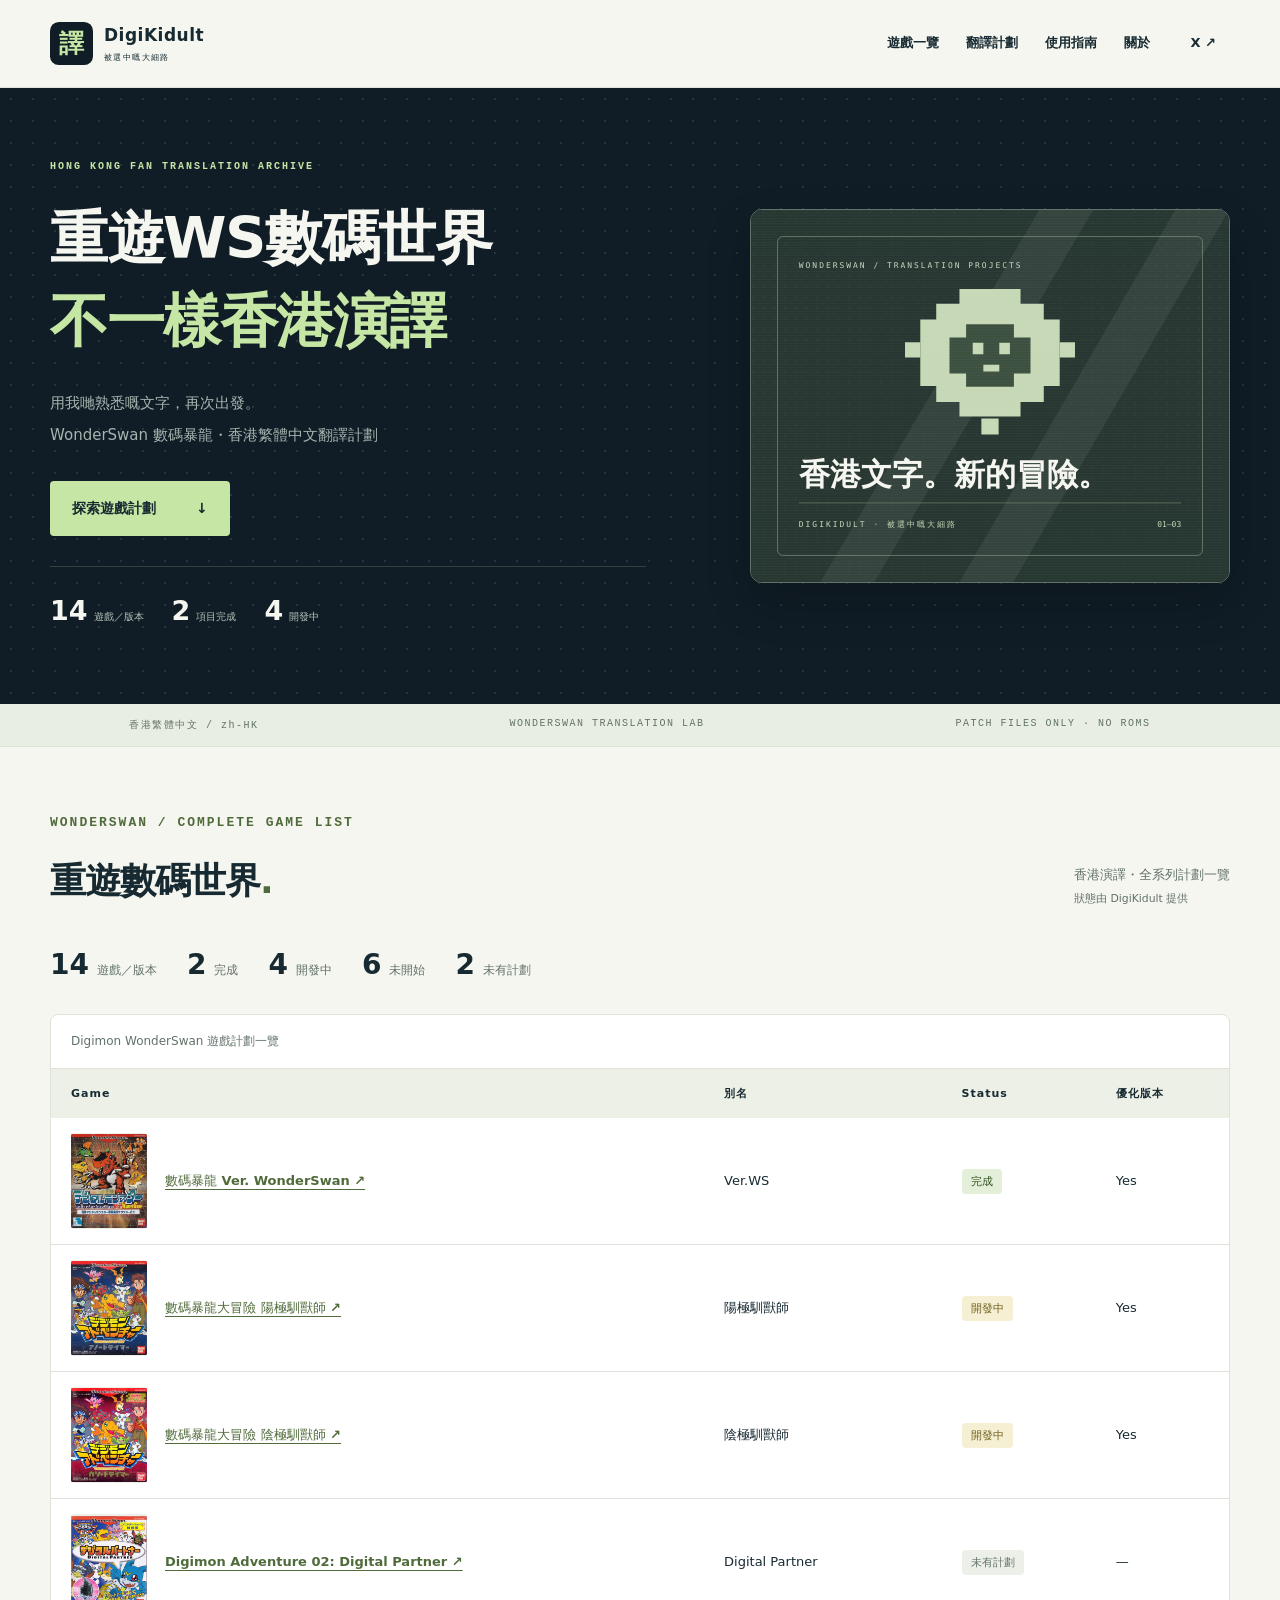
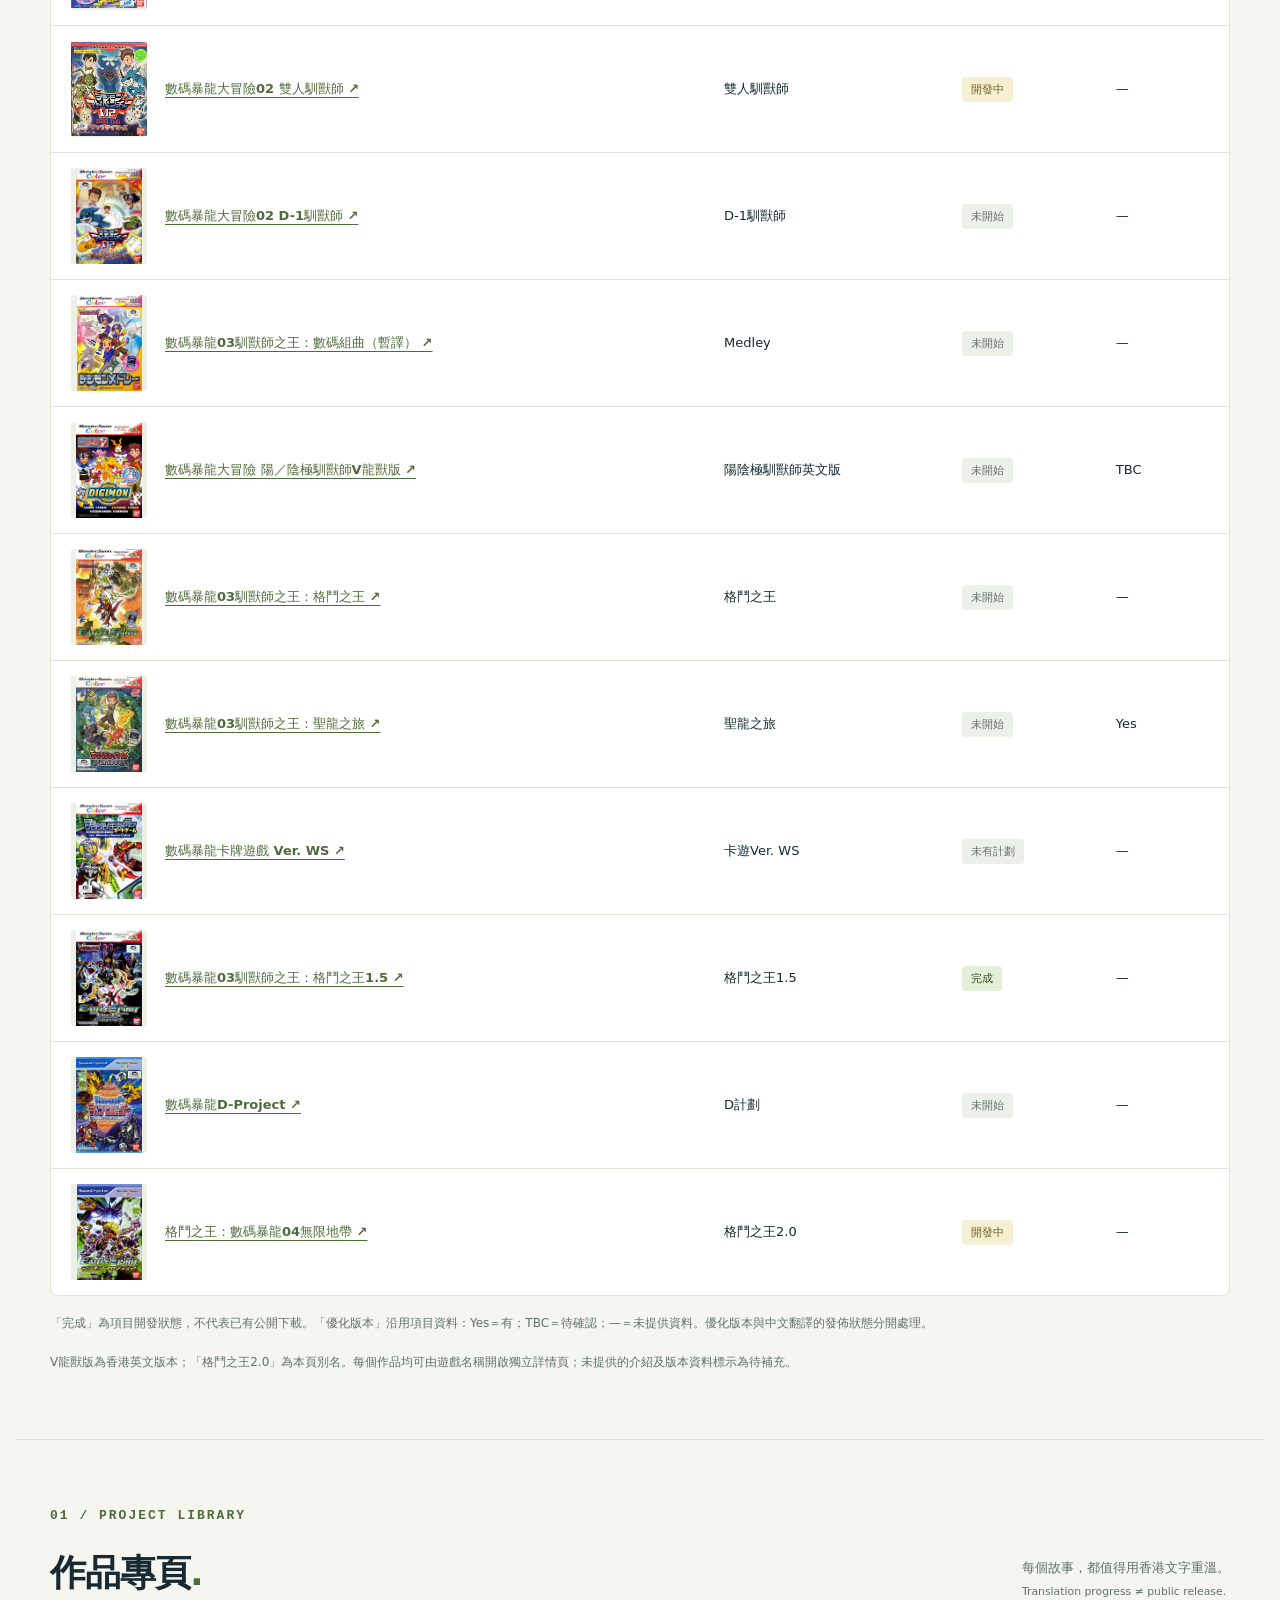
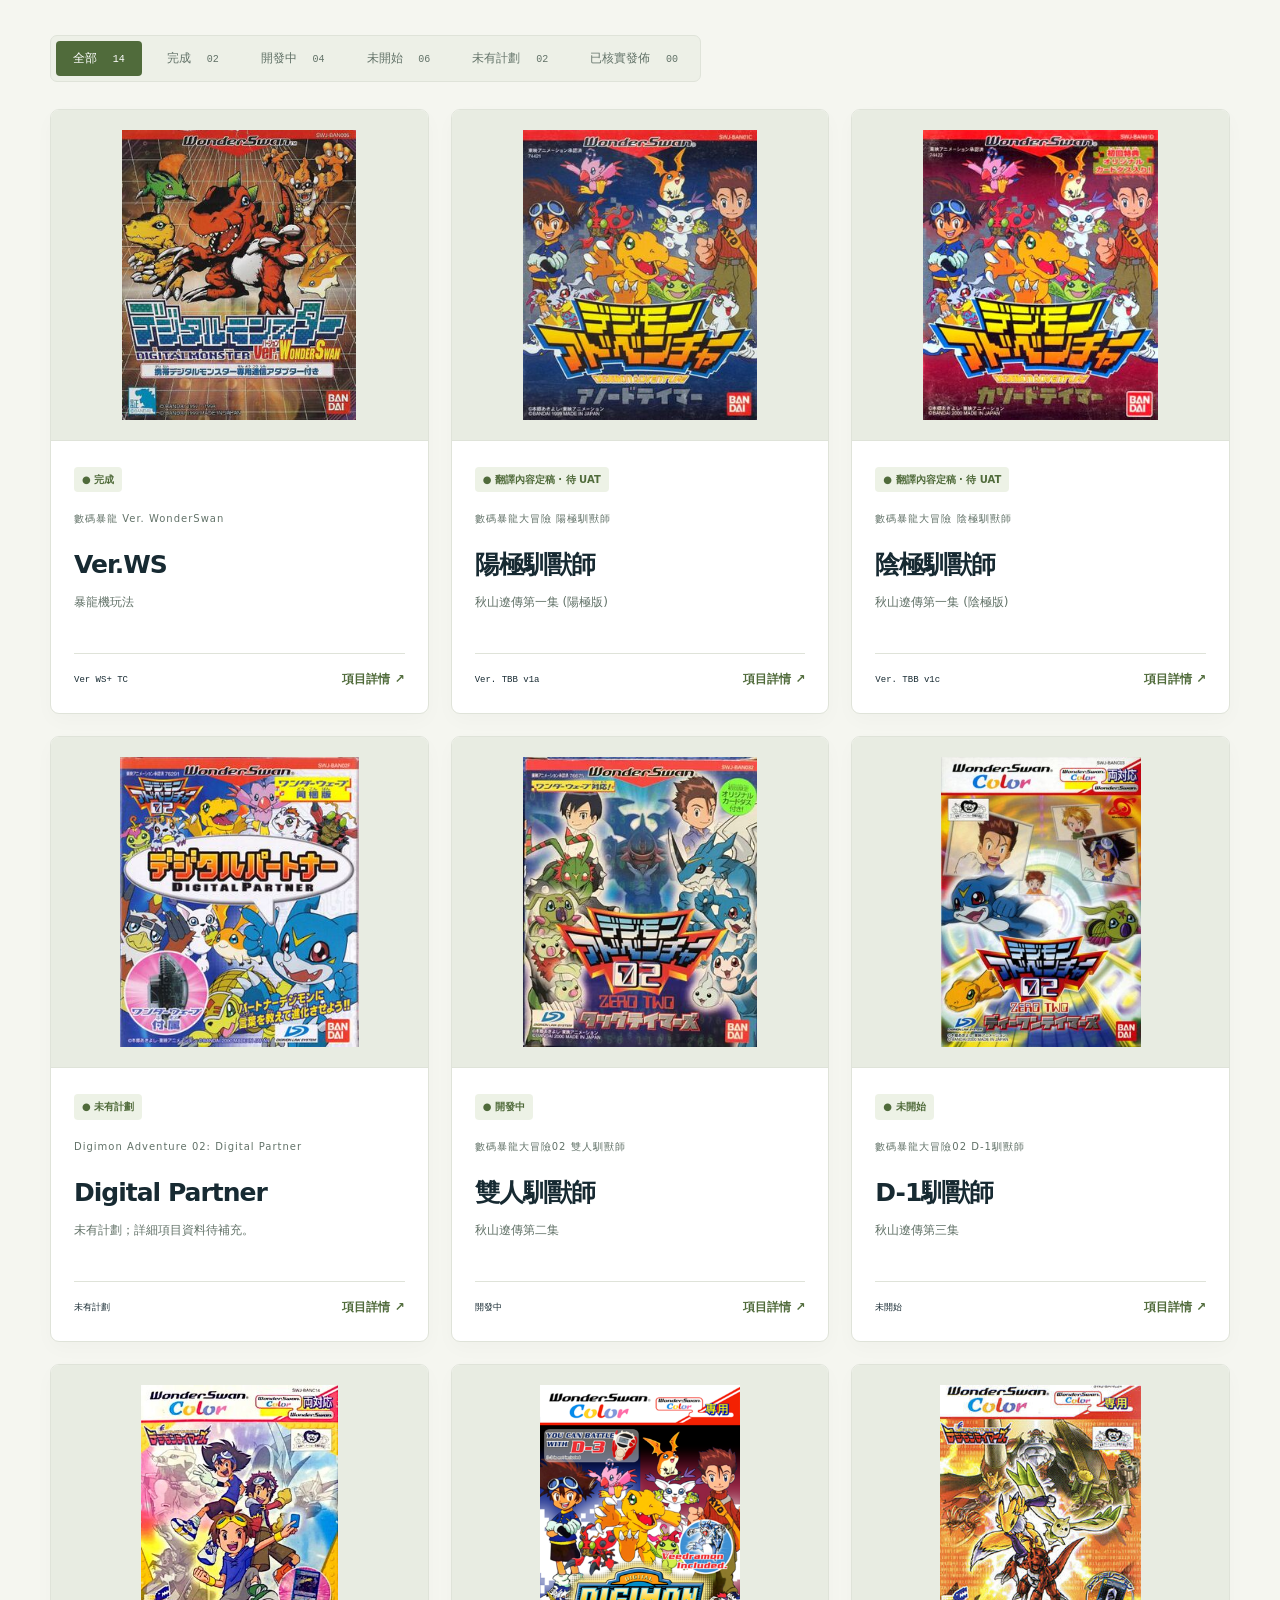
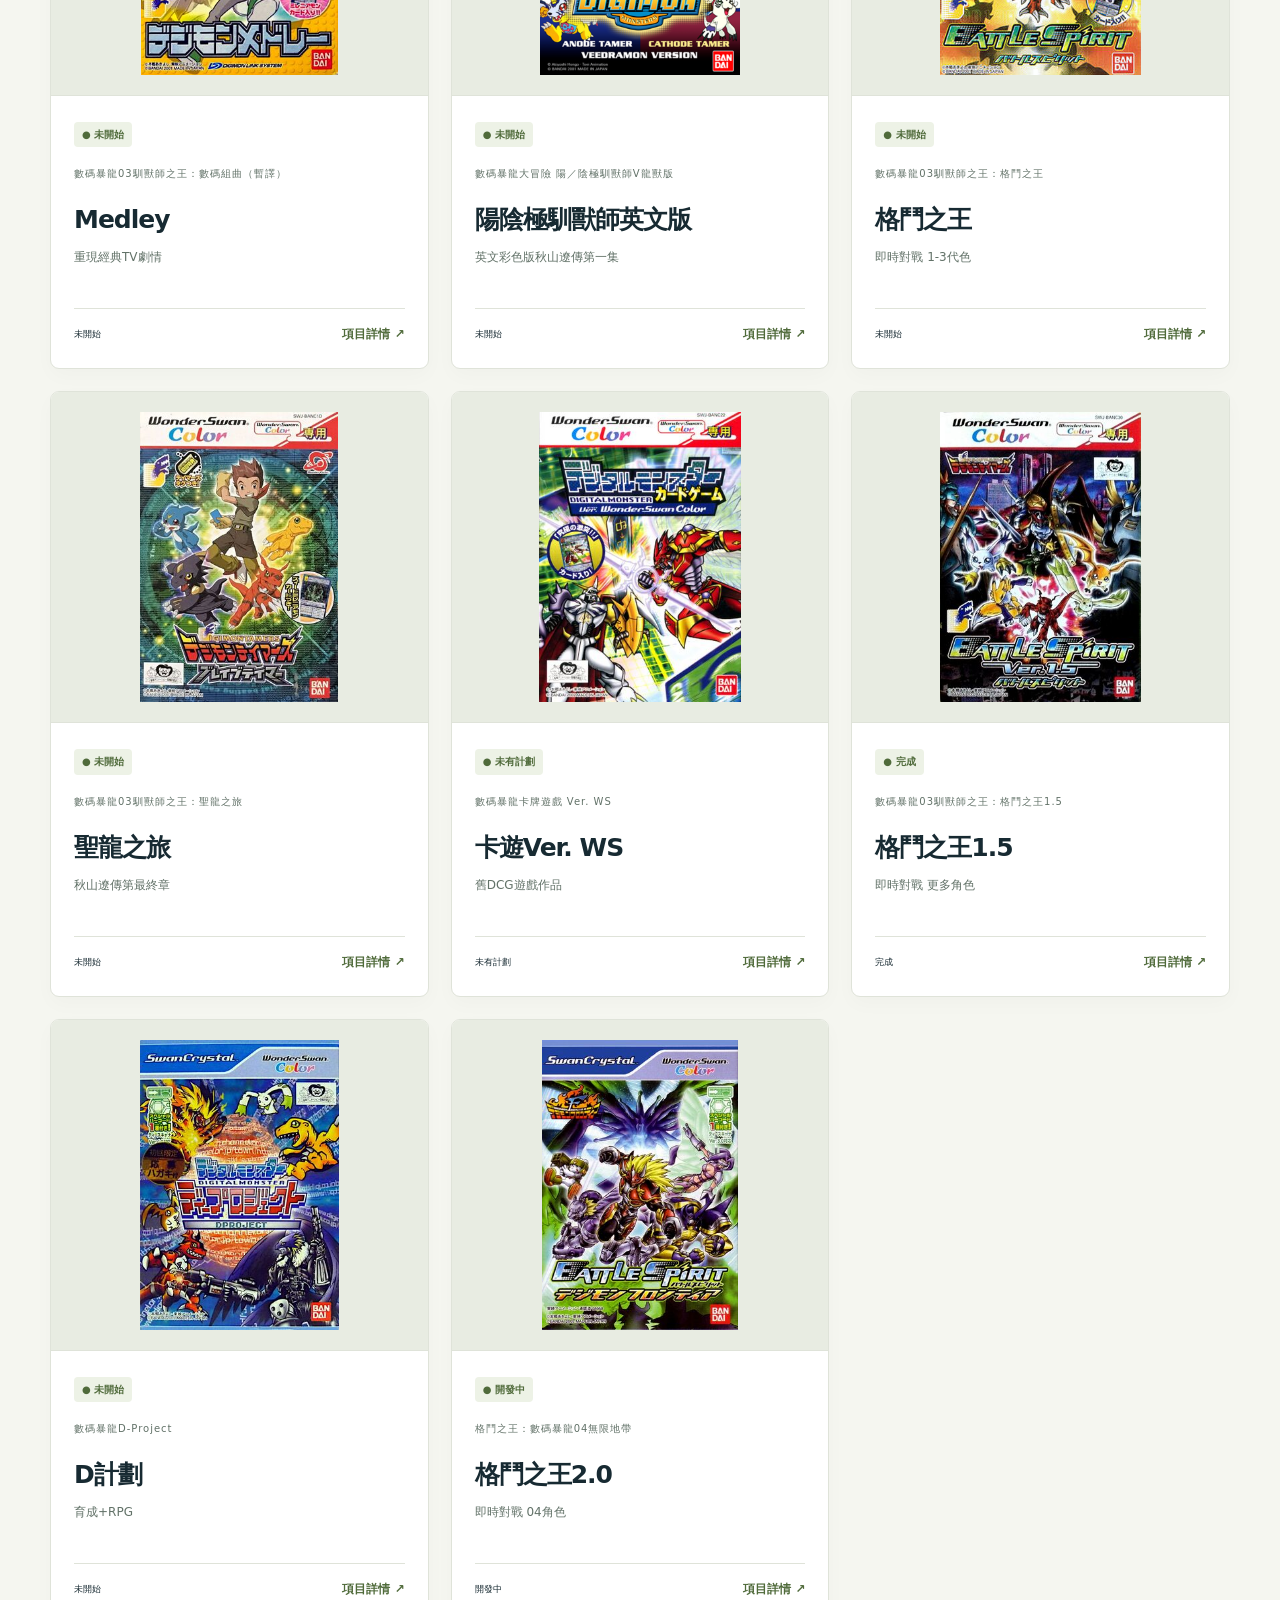
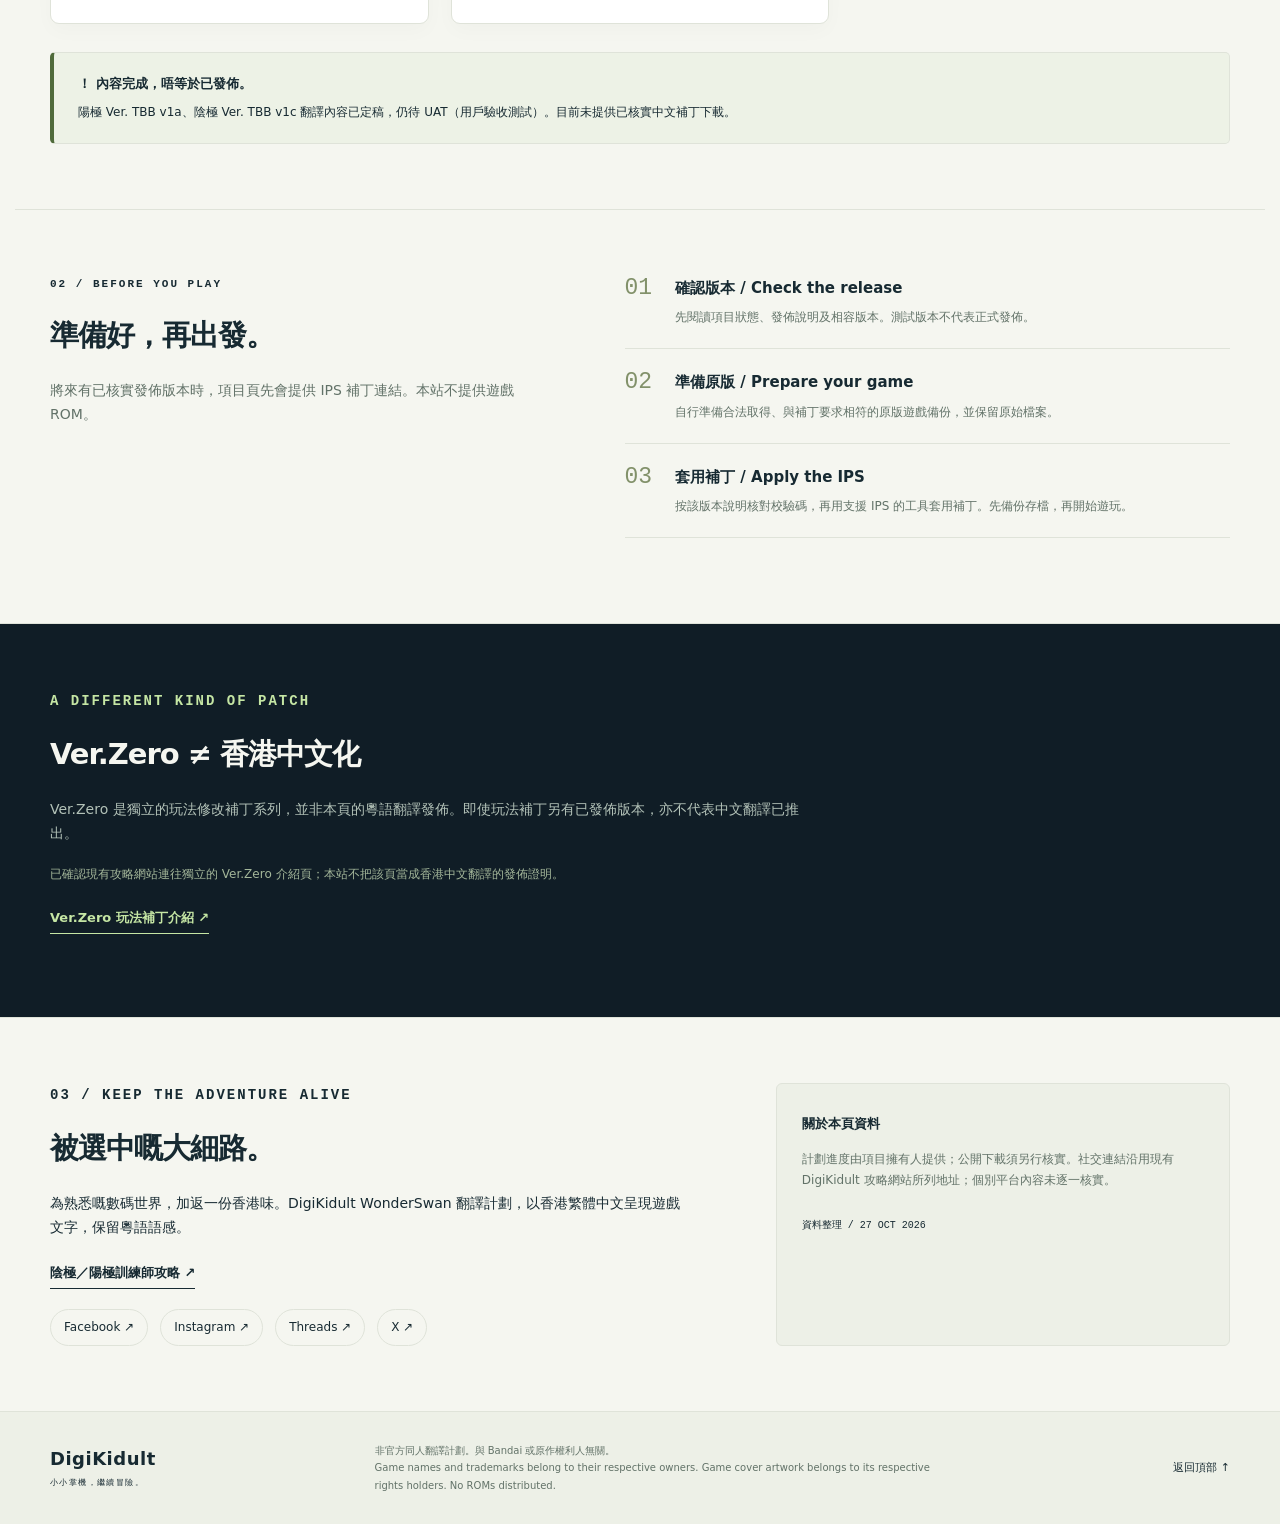
==== index.html @ c9ce9153 "Add files via upload" ====
<!doctype html>
<html lang="zh-HK">
<head><meta charset="utf-8"><meta name="viewport" content="width=device-width, initial-scale=1"><meta name="theme-color" content="#d8e0c5"><meta name="description" content="DigiKidult WonderSwan 香港繁體中文翻譯計劃。查看翻譯進度、版本資訊及已核實發佈的補丁。"><title>DigiKidult — WonderSwan 香港中文化</title><link rel="icon" href="assets/mark.svg" type="image/svg+xml"><link rel="stylesheet" href="style.css"><link rel="stylesheet" href="reference.css"><script defer src="projects.js"></script><script defer src="app.js"></script></head>
<body><a class="skip" href="#main">跳至內容 / Skip to content</a>
<header><a class="brand" href="#home"><img src="assets/mark.svg" width="36" height="36" alt=""><span>DigiKidult<small>被選中嘅大細路</small></span></a><nav aria-label="主選單"><a href="#catalog">遊戲一覽</a><a href="#projects">翻譯計劃</a><a href="#guide">使用指南</a><a href="#about">關於</a><a class="social" href="https://x.com/DigiKidult" target="_blank" rel="noopener noreferrer">X ↗</a></nav></header>
<main id="main"><div id="home-view"><section class="hero" id="home"><div><p class="eyebrow">HONG KONG FAN TRANSLATION ARCHIVE</p><h1>重遊WS數碼世界<br><span>不一樣香港演譯</span></h1><p class="intro">用我哋熟悉嘅文字，再次出發。<br>WonderSwan 數碼暴龍・香港繁體中文翻譯計劃</p><a class="button" href="#catalog">探索遊戲計劃 <span>↓</span></a><div class="hero-stats"><span><strong>14</strong>遊戲／版本</span><span><strong>2</strong>項目完成</span><span><strong>4</strong>開發中</span></div></div><img class="hero-art" src="assets/hero.svg" width="720" height="560" alt="DigiKidult 香港中文化計劃原創主視覺"></section>
<div class="ticker"><span>香港繁體中文 / zh-HK</span><span>WONDERSWAN TRANSLATION LAB</span><span>PATCH FILES ONLY · NO ROMS</span></div>
<!-- CATALOG START -->
<section class="section catalog" id="catalog"><div class="section-heading"><div><p class="eyebrow">WONDERSWAN / COMPLETE GAME LIST</p><h2>重遊數碼世界</h2></div><p>香港演譯・全系列計劃一覽<br><small>狀態由 DigiKidult 提供</small></p></div>
<div class="catalog-summary"><span><strong>14</strong>遊戲／版本</span><span><strong>2</strong>完成</span><span><strong>4</strong>開發中</span><span><strong>6</strong>未開始</span><span><strong>2</strong>未有計劃</span></div>
<div class="catalog-table" role="region" aria-label="完整遊戲計劃清單，可橫向捲動" tabindex="0"><table><caption>Digimon WonderSwan 遊戲計劃一覽</caption><thead><tr><th scope="col">Game</th><th scope="col">別名</th><th scope="col">Status</th><th scope="col">優化版本</th></tr></thead><tbody><tr><th scope="row"><div class="catalog-game"><a class="catalog-cover" href="assets/covers/ver-ws.jpg" target="_blank" rel="noopener" aria-label="查看數碼暴龍 Ver. WonderSwan原版封面大圖"><img src="assets/covers/ver-ws.jpg" alt="數碼暴龍 Ver. WonderSwan原版遊戲封面" width="76" height="96" loading="lazy"></a><span><a href="#project/ver-ws">數碼暴龍 Ver. WonderSwan ↗</a></span></div></th><td>Ver.WS</td><td><span class="catalog-status done">完成</span></td><td>Yes</td></tr>
<tr><th scope="row"><div class="catalog-game"><a class="catalog-cover" href="assets/covers/anode.jpg" target="_blank" rel="noopener" aria-label="查看數碼暴龍大冒險 陽極馴獸師原版封面大圖"><img src="assets/covers/anode.jpg" alt="數碼暴龍大冒險 陽極馴獸師原版遊戲封面" width="76" height="96" loading="lazy"></a><span><a href="#project/anode-tamer">數碼暴龍大冒險 陽極馴獸師 ↗</a></span></div></th><td>陽極馴獸師</td><td><span class="catalog-status active">開發中</span></td><td>Yes</td></tr>
<tr><th scope="row"><div class="catalog-game"><a class="catalog-cover" href="assets/covers/cathode.jpg" target="_blank" rel="noopener" aria-label="查看數碼暴龍大冒險 陰極馴獸師原版封面大圖"><img src="assets/covers/cathode.jpg" alt="數碼暴龍大冒險 陰極馴獸師原版遊戲封面" width="76" height="96" loading="lazy"></a><span><a href="#project/cathode-tamer">數碼暴龍大冒險 陰極馴獸師 ↗</a></span></div></th><td>陰極馴獸師</td><td><span class="catalog-status active">開發中</span></td><td>Yes</td></tr>
<tr><th scope="row"><div class="catalog-game"><a class="catalog-cover" href="assets/covers/partner.jpg" target="_blank" rel="noopener" aria-label="查看Digimon Adventure 02: Digital Partner原版封面大圖"><img src="assets/covers/partner.jpg" alt="Digimon Adventure 02: Digital Partner原版遊戲封面" width="76" height="96" loading="lazy"></a><span><a href="#project/digital-partner">Digimon Adventure 02: Digital Partner ↗</a></span></div></th><td>Digital Partner</td><td><span class="catalog-status waiting">未有計劃</span></td><td>—</td></tr>
<tr><th scope="row"><div class="catalog-game"><a class="catalog-cover" href="assets/covers/tag.jpg" target="_blank" rel="noopener" aria-label="查看數碼暴龍大冒險02 雙人馴獸師原版封面大圖"><img src="assets/covers/tag.jpg" alt="數碼暴龍大冒險02 雙人馴獸師原版遊戲封面" width="76" height="96" loading="lazy"></a><span><a href="#project/tag-tamers">數碼暴龍大冒險02 雙人馴獸師 ↗</a></span></div></th><td>雙人馴獸師</td><td><span class="catalog-status active">開發中</span></td><td>—</td></tr>
<tr><th scope="row"><div class="catalog-game"><a class="catalog-cover" href="assets/covers/d1.jpg" target="_blank" rel="noopener" aria-label="查看數碼暴龍大冒險02 D-1馴獸師原版封面大圖"><img src="assets/covers/d1.jpg" alt="數碼暴龍大冒險02 D-1馴獸師原版遊戲封面" width="76" height="96" loading="lazy"></a><span><a href="#project/d1-tamers">數碼暴龍大冒險02 D-1馴獸師 ↗</a></span></div></th><td>D-1馴獸師</td><td><span class="catalog-status waiting">未開始</span></td><td>—</td></tr>
<tr><th scope="row"><div class="catalog-game"><a class="catalog-cover" href="assets/covers/medley.jpg" target="_blank" rel="noopener" aria-label="查看數碼暴龍03馴獸師之王：數碼組曲（暫譯）原版封面大圖"><img src="assets/covers/medley.jpg" alt="數碼暴龍03馴獸師之王：數碼組曲（暫譯）原版遊戲封面" width="76" height="96" loading="lazy"></a><span><a href="#project/digimon-medley">數碼暴龍03馴獸師之王：數碼組曲（暫譯） ↗</a></span></div></th><td>Medley</td><td><span class="catalog-status waiting">未開始</span></td><td>—</td></tr>
<tr><th scope="row"><div class="catalog-game"><a class="catalog-cover" href="assets/covers/veedramon.png" target="_blank" rel="noopener" aria-label="查看數碼暴龍大冒險 陽／陰極馴獸師V龍獸版原版封面大圖"><img src="assets/covers/veedramon.png" alt="數碼暴龍大冒險 陽／陰極馴獸師V龍獸版原版遊戲封面" width="76" height="96" loading="lazy"></a><span><a href="#project/veedramon-version">數碼暴龍大冒險 陽／陰極馴獸師V龍獸版 ↗</a></span></div></th><td>陽陰極馴獸師英文版</td><td><span class="catalog-status waiting">未開始</span></td><td>TBC</td></tr>
<tr><th scope="row"><div class="catalog-game"><a class="catalog-cover" href="assets/covers/battle.jpg" target="_blank" rel="noopener" aria-label="查看數碼暴龍03馴獸師之王：格鬥之王原版封面大圖"><img src="assets/covers/battle.jpg" alt="數碼暴龍03馴獸師之王：格鬥之王原版遊戲封面" width="76" height="96" loading="lazy"></a><span><a href="#project/battle-spirit">數碼暴龍03馴獸師之王：格鬥之王 ↗</a></span></div></th><td>格鬥之王</td><td><span class="catalog-status waiting">未開始</span></td><td>—</td></tr>
<tr><th scope="row"><div class="catalog-game"><a class="catalog-cover" href="assets/covers/brave.jpg" target="_blank" rel="noopener" aria-label="查看數碼暴龍03馴獸師之王：聖龍之旅原版封面大圖"><img src="assets/covers/brave.jpg" alt="數碼暴龍03馴獸師之王：聖龍之旅原版遊戲封面" width="76" height="96" loading="lazy"></a><span><a href="#project/brave-tamer">數碼暴龍03馴獸師之王：聖龍之旅 ↗</a></span></div></th><td>聖龍之旅</td><td><span class="catalog-status waiting">未開始</span></td><td>Yes</td></tr>
<tr><th scope="row"><div class="catalog-game"><a class="catalog-cover" href="assets/covers/card.jpg" target="_blank" rel="noopener" aria-label="查看數碼暴龍卡牌遊戲 Ver. WS原版封面大圖"><img src="assets/covers/card.jpg" alt="數碼暴龍卡牌遊戲 Ver. WS原版遊戲封面" width="76" height="96" loading="lazy"></a><span><a href="#project/card-game-wsc">數碼暴龍卡牌遊戲 Ver. WS ↗</a></span></div></th><td>卡遊Ver. WS</td><td><span class="catalog-status waiting">未有計劃</span></td><td>—</td></tr>
<tr><th scope="row"><div class="catalog-game"><a class="catalog-cover" href="assets/covers/battle15.jpg" target="_blank" rel="noopener" aria-label="查看數碼暴龍03馴獸師之王：格鬥之王1.5原版封面大圖"><img src="assets/covers/battle15.jpg" alt="數碼暴龍03馴獸師之王：格鬥之王1.5原版遊戲封面" width="76" height="96" loading="lazy"></a><span><a href="#project/battle-spirit-15">數碼暴龍03馴獸師之王：格鬥之王1.5 ↗</a></span></div></th><td>格鬥之王1.5</td><td><span class="catalog-status done">完成</span></td><td>—</td></tr>
<tr><th scope="row"><div class="catalog-game"><a class="catalog-cover" href="assets/covers/dproject.jpg" target="_blank" rel="noopener" aria-label="查看數碼暴龍D-Project原版封面大圖"><img src="assets/covers/dproject.jpg" alt="數碼暴龍D-Project原版遊戲封面" width="76" height="96" loading="lazy"></a><span><a href="#project/d-project">數碼暴龍D-Project ↗</a></span></div></th><td>D計劃</td><td><span class="catalog-status waiting">未開始</span></td><td>—</td></tr>
<tr><th scope="row"><div class="catalog-game"><a class="catalog-cover" href="assets/covers/frontier.jpg" target="_blank" rel="noopener" aria-label="查看格鬥之王：數碼暴龍04無限地帶原版封面大圖"><img src="assets/covers/frontier.jpg" alt="格鬥之王：數碼暴龍04無限地帶原版遊戲封面" width="76" height="96" loading="lazy"></a><span><a href="#project/battle-spirit-frontier">格鬥之王：數碼暴龍04無限地帶 ↗</a></span></div></th><td>格鬥之王2.0</td><td><span class="catalog-status active">開發中</span></td><td>—</td></tr></tbody></table></div>
<p class="catalog-key">「完成」為項目開發狀態，不代表已有公開下載。「優化版本」沿用項目資料：Yes＝有；TBC＝待確認；—＝未提供資料。優化版本與中文翻譯的發佈狀態分開處理。</p>
<p class="catalog-key">V龍獸版為香港英文版本；「格鬥之王2.0」為本頁別名。每個作品均可由遊戲名稱開啟獨立詳情頁；未提供的介紹及版本資料標示為待補充。</p></section>
<!-- CATALOG END -->
<section id="projects" class="section"><div class="section-heading"><div><p class="eyebrow">01 / PROJECT LIBRARY</p><h2>作品專頁<span>詳細進度</span></h2></div><p>每個故事，都值得用香港文字重溫。<br><small>Translation progress ≠ public release.</small></p></div><div class="filters" role="group" aria-label="篩選計劃"><button aria-pressed="true" data-filter="all">全部 <span>14</span></button><button aria-pressed="false" data-filter="completed">完成 <span>02</span></button><button aria-pressed="false" data-filter="progress">開發中 <span>04</span></button><button aria-pressed="false" data-filter="not-started">未開始 <span>06</span></button><button aria-pressed="false" data-filter="no-plans">未有計劃 <span>02</span></button><button aria-pressed="false" data-filter="released">已核實發佈 <span>00</span></button></div><div id="project-grid" class="grid"></div><p id="empty" class="empty" hidden>暫時未有已核實發佈嘅中文補丁。<br><small>No verified Cantonese translation releases yet.</small></p><div class="notice"><strong>！ 內容完成，唔等於已發佈。</strong><p>陽極 Ver. TBB v1a、陰極 Ver. TBB v1c 翻譯內容已定稿，仍待 UAT（用戶驗收測試）。目前未提供已核實中文補丁下載。</p></div></section>
<section class="section guide" id="guide"><div><p class="eyebrow">02 / BEFORE YOU PLAY</p><h2>準備好，再出發。</h2><p>將來有已核實發佈版本時，項目頁先會提供 IPS 補丁連結。本站不提供遊戲 ROM。</p></div><ol><li><span>01</span><div><h3>確認版本 / Check the release</h3><p>先閱讀項目狀態、發佈說明及相容版本。測試版本不代表正式發佈。</p></div></li><li><span>02</span><div><h3>準備原版 / Prepare your game</h3><p>自行準備合法取得、與補丁要求相符的原版遊戲備份，並保留原始檔案。</p></div></li><li><span>03</span><div><h3>套用補丁 / Apply the IPS</h3><p>按該版本說明核對校驗碼，再用支援 IPS 的工具套用補丁。先備份存檔，再開始遊玩。</p></div></li></ol></section>
<section class="section related"><p class="eyebrow">A DIFFERENT KIND OF PATCH</p><h2>Ver.Zero ≠ 香港中文化</h2><p>Ver.Zero 是獨立的玩法修改補丁系列，並非本頁的粵語翻譯發佈。即使玩法補丁另有已發佈版本，亦不代表中文翻譯已推出。</p><p class="muted">已確認現有攻略網站連往獨立的 Ver.Zero 介紹頁；本站不把該頁當成香港中文翻譯的發佈證明。</p><a class="text-link" href="https://digikidult.github.io/Anode-Cathode-Ver-Zero/index-zh-TW.html#features" target="_blank" rel="noopener noreferrer">Ver.Zero 玩法補丁介紹 ↗</a><p></p></section>
<section class="section about" id="about"><div><p class="eyebrow">03 / KEEP THE ADVENTURE ALIVE</p><h2>被選中嘅大細路。</h2><p>為熟悉嘅數碼世界，加返一份香港味。DigiKidult WonderSwan 翻譯計劃，以香港繁體中文呈現遊戲文字，保留粵語語感。</p><a class="text-link" href="https://digikidult.github.io/WS_Anode_Cathode/" target="_blank" rel="noopener noreferrer">陰極／陽極訓練師攻略 ↗</a><div class="social-links" aria-label="DigiKidult 社交平台"><a href="https://www.facebook.com/digikidult" target="_blank" rel="noopener noreferrer">Facebook ↗</a><a href="https://www.instagram.com/digikidult/" target="_blank" rel="noopener noreferrer">Instagram ↗</a><a href="https://www.threads.net/@digikidult" target="_blank" rel="noopener noreferrer">Threads ↗</a><a href="https://x.com/digikidult" target="_blank" rel="noopener noreferrer">X ↗</a></div></div><div class="about-note"><strong>關於本頁資料</strong><p>計劃進度由項目擁有人提供；公開下載須另行核實。社交連結沿用現有 DigiKidult 攻略網站所列地址；個別平台內容未逐一核實。</p><small>資料整理 / 27 OCT 2026</small></div></section></div><section id="detail-view" class="section" hidden tabindex="-1"></section><noscript><p class="notice">請啟用 JavaScript 查看項目詳情。三項翻譯均未發佈：Anode Tamer Ver. TBB v1a 及 Cathode Tamer Ver. TBB v1c 待 UAT；Tag Tamers 翻譯中。沒有已核實中文補丁下載。</p></noscript></main>
<footer><a class="brand" href="#home">DigiKidult <small>小小掌機，繼續冒險。</small></a><p>非官方同人翻譯計劃。與 Bandai 或原作權利人無關。<br>Game names and trademarks belong to their respective owners. Game cover artwork belongs to its respective rights holders. No ROMs distributed.</p><a href="#home">返回頂部 ↑</a></footer></body></html>
---- style.css ----
@charset "UTF-8";
:root{--ink:#263c34;--paper:#f4f3e9;--line:#cdd1be;--muted:#637066;--lime:#d8eb9c}*{box-sizing:border-box}html{scroll-behavior:smooth;scroll-padding-top:95px}body{margin:0;background:var(--paper);color:var(--ink);font-family:"Microsoft JhengHei","PingFang HK",system-ui,sans-serif;line-height:1.75}a{color:inherit;text-decoration:none}button{font:inherit;cursor:pointer}button,a{-webkit-tap-highlight-color:transparent}a:focus-visible,button:focus-visible{outline:3px solid #a55422;outline-offset:5px}[hidden]{display:none!important}.skip{position:absolute;top:-100px;background:var(--ink);color:white;padding:10px;z-index:5}.skip:focus{top:0}header{max-width:1280px;margin:auto;display:flex;align-items:center;justify-content:space-between;padding:24px 40px;border-bottom:1px solid var(--line)}.brand{display:flex;align-items:center;gap:11px;font-size:22px;font-weight:850;letter-spacing:-1px;line-height:1.3}.brand small{display:block;font-size:10px;letter-spacing:2px;font-weight:500}nav{display:flex;align-items:center;gap:32px;font-size:13px;font-weight:650}nav a:hover,.text-link:hover{color:#99602b}.social{border:1px solid var(--line);padding:5px 14px}.hero{max-width:1200px;margin:auto;padding:75px 40px 65px;display:grid;grid-template-columns:1.1fr 1fr;gap:60px;align-items:center}.eyebrow{font-family:monospace;font-size:11px;letter-spacing:2px;font-weight:bold;margin:0 0 21px}h1{font-size:clamp(38px,4.6vw,66px);line-height:1.3;letter-spacing:-2px;margin:0 0 23px}h1 span{color:#728646}p{margin:0 0 18px}.intro{font-size:15px;color:var(--muted);line-height:2}.button{display:inline-flex;align-items:center;justify-content:space-between;gap:40px;background:var(--ink);color:var(--paper);padding:13px 23px;font-size:14px;font-weight:700;box-shadow:4px 4px 0 #b9c49d}.button:hover{background:#48604b}.hero-note{font-size:11px;letter-spacing:2px;margin-top:24px;color:var(--muted)}.console{transform:rotate(-6deg);border:2px solid #a2a58e;border-radius:30px 30px 58px 30px;background:#d5d6c7;padding:19px 24px 15px;box-shadow:9px 14px 0 #b8bca7,18px 25px 0 #e4e5d6;max-width:440px}.console-top{font:bold 10px monospace;display:flex;justify-content:space-between;margin-bottom:13px}.console-top span{font-size:8px;color:#758b53}.screen{border:15px solid #3d4942;border-radius:6px;background:repeating-linear-gradient(0deg,#bccb94 0,#bccb94 3px,#b6c58e 3px,#b6c58e 4px);text-align:center;padding:16px 8px 12px;box-shadow:inset 3px 3px 0 #8f9d70}.screen-label{font-size:11px;letter-spacing:5px}.pixel{font-size:58px;line-height:1.3;text-shadow:4px 4px #90a26d}.screen strong{display:block;font-size:25px;letter-spacing:4px;line-height:1.5}.screen-bottom{display:block;font:7px monospace;margin-top:15px}.controls{display:flex;justify-content:space-between;align-items:center;line-height:1.1;padding:15px 6px 0}.cross{font-size:48px;color:#4d5851}.console-name{font:bold italic 19px Georgia}.console-name small{font:7px monospace;letter-spacing:2px}.ab{letter-spacing:8px;color:#4d5851;font-size:28px;transform:rotate(-20deg)}.ticker{display:flex;justify-content:space-around;gap:20px;background:var(--ink);color:#e1e7c6;padding:12px 25px;font:10px monospace;letter-spacing:1.5px}.section{max-width:1200px;margin:auto;padding:65px 40px}.section-heading{display:flex;justify-content:space-between;align-items:end;gap:25px}.section-heading p{font-size:13px;color:var(--muted)}h2{font-size:29px;line-height:1.4;letter-spacing:-1px;margin:0 0 22px}h2 span{font-size:13px;color:var(--muted);margin-left:20px;font-weight:400}.filters{display:flex;gap:8px;margin:12px 0 27px}.filters button{background:transparent;border:1px solid var(--line);padding:7px 17px;color:var(--muted);font-size:12px}.filters button[aria-pressed=true]{background:var(--ink);color:var(--paper);border-color:var(--ink)}.filters span{font:10px monospace;margin-left:12px}.grid{display:grid;grid-template-columns:repeat(3,1fr);gap:24px}.card{border:1px solid var(--line);background:#faf9f0;transition:transform .2s,box-shadow .2s;overflow:hidden}.card:hover{transform:translateY(-5px);box-shadow:5px 7px 0 #d8dcc9}.cover{position:relative;overflow:hidden}.cover img{display:block;width:100%;height:auto}.cover-tag{position:absolute;bottom:12px;left:14px;font:8px monospace;letter-spacing:1px;background:#f4f3e9dd;padding:4px 7px}.card-body{padding:21px}.badge{display:inline-block;font-size:10px;font-weight:700;background:#e8e8d7;padding:4px 8px;color:#5f633b}.subtitle{font-size:10px;color:var(--muted);margin:18px 0 2px;letter-spacing:1px}.card h3{font-size:24px;letter-spacing:-1px;margin:0 0 10px;line-height:1.4}.card p:not(.subtitle){font-size:12px;color:var(--muted);min-height:43px}.card-bottom{display:flex;justify-content:space-between;gap:10px;border-top:1px solid var(--line);padding-top:15px;font-size:11px}.card-bottom>span{font:9px monospace;align-self:center}.notice{border:1px solid var(--line);border-left:4px solid #9a8e4c;background:#ebeadd;padding:19px 23px;margin-top:28px;font-size:12px}.notice strong{font-size:13px}.notice p{margin:6px 0 0}.guide{display:grid;grid-template-columns:1fr 1.2fr;gap:70px;border-top:1px solid var(--line)}.guide>div>p:not(.eyebrow){font-size:14px;color:var(--muted)}ol{list-style:none;padding:0;margin:0}li{display:flex;gap:23px;border-bottom:1px solid var(--line);padding:0 0 20px;margin-bottom:20px}li>span{font:23px monospace;color:#82916a}h3{font-size:15px;margin:0 0 6px}li p{font-size:12px;color:var(--muted);margin:0}.related{background:#e3e6d6;border-top:1px solid var(--line);border-bottom:1px solid var(--line)}.related p{max-width:760px;font-size:14px}.muted{font-size:12px!important;color:var(--muted)}.about{display:grid;grid-template-columns:1.4fr 1fr;gap:90px}.about p{font-size:14px}.text-link{font-size:13px;font-weight:700;border-bottom:1px solid var(--ink);display:inline-block;padding-bottom:3px}.about-note{border-left:1px solid var(--line);padding-left:30px}.about-note strong{font-size:13px}.about-note p{font-size:12px;margin-top:12px;color:var(--muted)}.about-note small{font:10px monospace}footer{border-top:1px solid var(--line);max-width:1280px;margin:auto;display:flex;justify-content:space-between;gap:30px;align-items:center;padding:30px 40px}footer .brand{font-size:18px;display:block;white-space:nowrap}footer p{font-size:10px;color:var(--muted);max-width:580px;margin:0}footer>a:last-child{font-size:11px;white-space:nowrap}.empty{padding:55px;border:1px dashed var(--line);text-align:center}.detail-hero{display:grid;grid-template-columns:1fr 1.1fr;gap:50px;margin:40px 0 55px;align-items:center}.detail-hero img{width:100%;height:auto;border:1px solid var(--line)}.detail-hero h1{font-size:44px;margin:16px 0}.detail-hero p{font-size:14px}.detail-columns{display:grid;grid-template-columns:1.5fr 1fr;gap:60px}.detail-columns h2{font-size:23px;margin-top:25px}.detail-columns p{font-size:14px}.download-panel{background:#e6e9db;border:1px solid var(--line);padding:28px;align-self:start}.locked{border:1px dashed #929a80;padding:12px;font-size:12px;text-align:center;margin:25px 0;color:var(--muted)}.note{border-left:3px solid #9eaa7a;padding:12px 20px;background:#eceee1;margin-bottom:35px}.note p{margin:0}dl{font-size:13px;display:grid;grid-template-columns:80px 1fr;gap:10px}dt{color:var(--muted)}dd{margin:0}#detail-view:focus{outline:none}
@media(max-width:850px){header{padding:20px 24px}nav{gap:18px}.hero{gap:30px;padding:55px 28px}.console{padding:15px;transform:rotate(-4deg)}.screen{border-width:10px}.screen strong{font-size:20px}.grid{gap:14px}.card-body{padding:15px}.card h3{font-size:21px}.card-bottom{flex-wrap:wrap}.section{padding:50px 28px}.guide,.about{gap:35px}.detail-hero{gap:28px}.detail-columns{gap:30px}footer{padding:28px;flex-wrap:wrap}}
@media(max-width:600px){header{padding:17px 20px;gap:15px}.brand{font-size:19px}.brand small{font-size:8px}nav{gap:14px;font-size:11px}nav a:nth-child(2),nav a:nth-child(3){display:none}.hero{grid-template-columns:1fr;padding:42px 24px 52px;gap:40px}h1{font-size:43px}.intro{font-size:13px}.console{width:90%;max-width:345px;justify-self:center;margin-bottom:12px}.screen strong{font-size:23px}.hero-note{margin-bottom:0}.ticker{font-size:8px;justify-content:center;flex-wrap:wrap;gap:8px 25px}.ticker span:nth-child(2){display:none}.section{padding:40px 22px}.section-heading{display:block}.section-heading>p{font-size:12px}h2{font-size:26px}.grid{grid-template-columns:1fr;gap:24px}.cover img{max-height:260px;object-fit:cover}.card-body{padding:22px}.card h3{font-size:27px}.card p:not(.subtitle){min-height:0}.guide,.about{grid-template-columns:1fr;gap:24px}.about-note{padding:20px 0 0;border-left:0;border-top:1px solid var(--line)}.filters button{padding:7px 12px}.filters span{margin-left:6px}.detail-hero,.detail-columns{grid-template-columns:1fr;gap:25px}.detail-hero{margin:25px 0}.detail-hero h1{font-size:38px}.download-panel{grid-row:1}footer{align-items:start;gap:23px}footer p{order:3;width:100%}.notice{padding:16px}.eyebrow{font-size:9px;letter-spacing:1.5px}}
@media(prefers-reduced-motion:reduce){html{scroll-behavior:auto}*{transition:none!important}}
---- reference.css ----
/* Shared visual language inspected at digikidult.github.io/WS_Anode_Cathode/ */
:root{--paper:#f5f6f0;--line:#dfe3d9;--accent:#c5e6a4;--muted:#627268;--dark:#101d26;--green:#506b3b;--ink:#172a32}
body{font-family:system-ui,-apple-system,"Segoe UI","Microsoft JhengHei",sans-serif}header{max-width:none;padding:22px max(35px,calc((100vw - 1180px)/2));background:rgba(245,246,240,.96);gap:28px}.brand{letter-spacing:.5px;font-size:17px}.brand small{font-family:monospace;letter-spacing:1.4px;font-size:8px;margin-top:7px}.brand img{width:43px;height:43px}nav{font-size:13px;gap:27px}.social{border:0}.hero{max-width:none;padding:70px max(35px,calc((100vw - 1180px)/2));gap:65px;background-color:var(--dark);background-image:radial-gradient(#26353b 1px,transparent 1px);background-size:22px 22px;color:var(--paper);grid-template-columns:1.15fr 1fr}.hero .eyebrow{color:var(--accent);font-size:10px;letter-spacing:2px}.hero h1{font-size:clamp(36px,4.5vw,62px);line-height:1.45;letter-spacing:-1.5px}.hero h1 span{color:var(--accent)}.hero .intro{color:#a6b5b0;font-size:15px;line-height:2.15;margin-bottom:30px}.button{background:var(--accent);color:var(--ink);border-radius:4px;box-shadow:none;padding:15px 22px}.button:hover{background:#d5eebc;color:var(--ink)}.hero-note{color:#a7b69f}.hero-art{width:100%;border-radius:12px;border:1px solid #64726a;box-shadow:0 20px 45px #0003;display:block;max-width:480px;justify-self:end}.hero-stats{display:flex;gap:28px;border-top:1px solid #34423f;padding-top:20px;margin-top:30px;align-items:center;color:#b7c4bb;font-size:10px}.hero-stats strong{font-size:27px;color:var(--paper);margin-right:6px;font-weight:600}.ticker{background:#e9eee2;color:var(--muted);border-bottom:1px solid var(--line);padding:14px}.section{max-width:1250px;padding:65px 35px}.section-heading h2{font-size:36px}.section-heading .eyebrow{color:var(--green);letter-spacing:2px}.section-heading h2:after{content:'.';color:var(--green)}.section-heading h2 span{display:none}.filters{border:1px solid var(--line);border-radius:7px;background:#edf0e7;display:inline-flex;padding:5px;margin-top:14px}.filters button{border:0;border-radius:4px}.filters button[aria-pressed=true]{background:var(--green);color:white}.grid{gap:22px}.card{border-radius:9px;background:white;box-shadow:0 7px 20px #172a3206}.card:hover{box-shadow:0 9px 25px #172a3214;transform:translateY(-3px)}.card-body{padding:23px}.badge{border-radius:4px;background:#edf2e6;color:var(--green)}.card h3{font-size:25px}.card-bottom{font-size:12px}.card-bottom strong{color:var(--green)}.cover{border-bottom:1px solid var(--line)}.cover img{filter:grayscale(.85)}.cover-tag{border-radius:3px;background:#f5f6f0ec}.notice{border-radius:5px;background:#edf2e6;border-left-color:var(--green);padding:20px 24px}.guide{border-top:1px solid var(--line)}.related{max-width:none;padding-left:max(35px,calc((100vw - 1180px)/2));padding-right:max(35px,calc((100vw - 1180px)/2));background:var(--dark);color:var(--paper)}.related .eyebrow{color:var(--accent)}.related p{color:#b3c2b8}.related .muted{color:#a4b79a}.related .text-link{color:var(--accent);border-color:var(--accent)}.about-note{background:#edf0e7;border:1px solid var(--line);border-radius:6px;padding:25px}.social-links{display:flex;gap:12px;flex-wrap:wrap;margin-top:20px}.social-links a{display:inline-flex;border:1px solid var(--line);background:var(--paper);padding:7px 13px;border-radius:30px;font-size:12px}.social-links a:hover{background:var(--accent)}footer{max-width:none;padding:30px max(35px,calc((100vw - 1180px)/2));background:#edf0e7}.detail-hero img{filter:grayscale(.85);border-radius:9px}.download-panel{background:white;border-radius:8px}.download-panel .button{width:100%}.locked{border-radius:5px;background:#f0f3ea}.note{background:#edf2e6;border-color:var(--green);border-radius:0 5px 5px 0}
@media(max-width:1000px){header{flex-wrap:wrap;gap:17px}nav{width:100%;justify-content:space-between}.hero{gap:35px}.hero-stats{gap:16px}.hero-stats strong{font-size:24px}}
@media(max-width:600px){header{padding:20px 22px}.brand{font-size:15px}nav{font-size:12px;gap:10px}nav a:nth-child(2),nav a:nth-child(3){display:block}.hero{padding:45px 24px;grid-template-columns:1fr;gap:35px}.hero h1{font-size:39px}.hero .intro{font-size:13px}.hero-art{max-width:100%;justify-self:center}.hero-stats{justify-content:space-between;gap:8px}.hero-stats strong{font-size:25px}.section{padding:42px 22px}.section-heading h2{font-size:30px}.related{padding:42px 22px}.filters{display:flex;width:max-content;max-width:100%}.filters button{font-size:11px}footer{padding:28px 22px}.section-heading>p{line-height:1.8}}

.hero-art{height:auto}

.catalog{border-bottom:1px solid var(--line)}.catalog-summary{display:flex;gap:30px;flex-wrap:wrap;margin:12px 0 25px;color:var(--muted);font-size:12px}.catalog-summary strong{font-size:28px;color:var(--ink);margin-right:8px;font-weight:600}.catalog-table{overflow-x:auto;border:1px solid var(--line);border-radius:8px;background:#fff}.catalog table{border-collapse:collapse;width:100%;font-size:13px;text-align:left;min-width:700px}.catalog caption{text-align:left;padding:16px 20px;font-size:12px;color:var(--muted);border-bottom:1px solid var(--line)}.catalog th,.catalog td{padding:15px 20px;border-bottom:1px solid var(--line)}.catalog thead{background:#edf0e7;font-size:11px;letter-spacing:1px}.catalog th[scope=row]{font-weight:550}.catalog td{white-space:nowrap}.catalog tr:last-child>*{border-bottom:0}.catalog tbody tr:hover{background:#f5f8f0}.catalog th a{color:var(--green);text-decoration:underline;text-underline-offset:4px}.catalog-status{display:inline-block;border-radius:4px;padding:3px 9px;font-size:11px}.catalog-status.done{color:#365222;background:#e3efd8}.catalog-status.active{color:#71601e;background:#f5efd3}.catalog-status.waiting{color:#627268;background:#edf0e9}.catalog-key{font-size:12px;color:var(--muted);margin:16px 0 0;line-height:1.9}@media(max-width:600px){.catalog-summary{gap:12px 20px}.catalog-summary strong{font-size:24px}header nav{flex-wrap:wrap;justify-content:flex-start;gap:10px 20px}.hero h1{font-size:clamp(27px,7.8vw,39px)}}
.catalog-game{display:flex;align-items:center;gap:18px}.catalog-cover{display:block;flex:0 0 76px;border:0!important;text-decoration:none!important}.catalog-cover img{display:block;width:76px;height:96px;object-fit:contain;background:#edf0e7;border-radius:3px;filter:none}.catalog-game>span{min-width:180px}.cover{background:#e8ece2;padding:20px}.cover img{height:290px;width:100%;max-height:none;object-fit:contain;filter:none}.cover-tag{display:none}.detail-hero img{height:360px;object-fit:contain;background:#e8ece2;padding:20px;filter:none}@media(max-width:600px){.cover img{height:260px}.catalog-game{gap:12px}.catalog th,.catalog td{padding:12px}.detail-hero img{height:330px}}

.filters{flex-wrap:wrap;max-width:100%}.card .subtitle{min-height:35px}.detail-hero h1{overflow-wrap:anywhere}


.project-content p,.detail-hero p,.note p{white-space:pre-line}.release-state{font-weight:650;color:var(--green)}
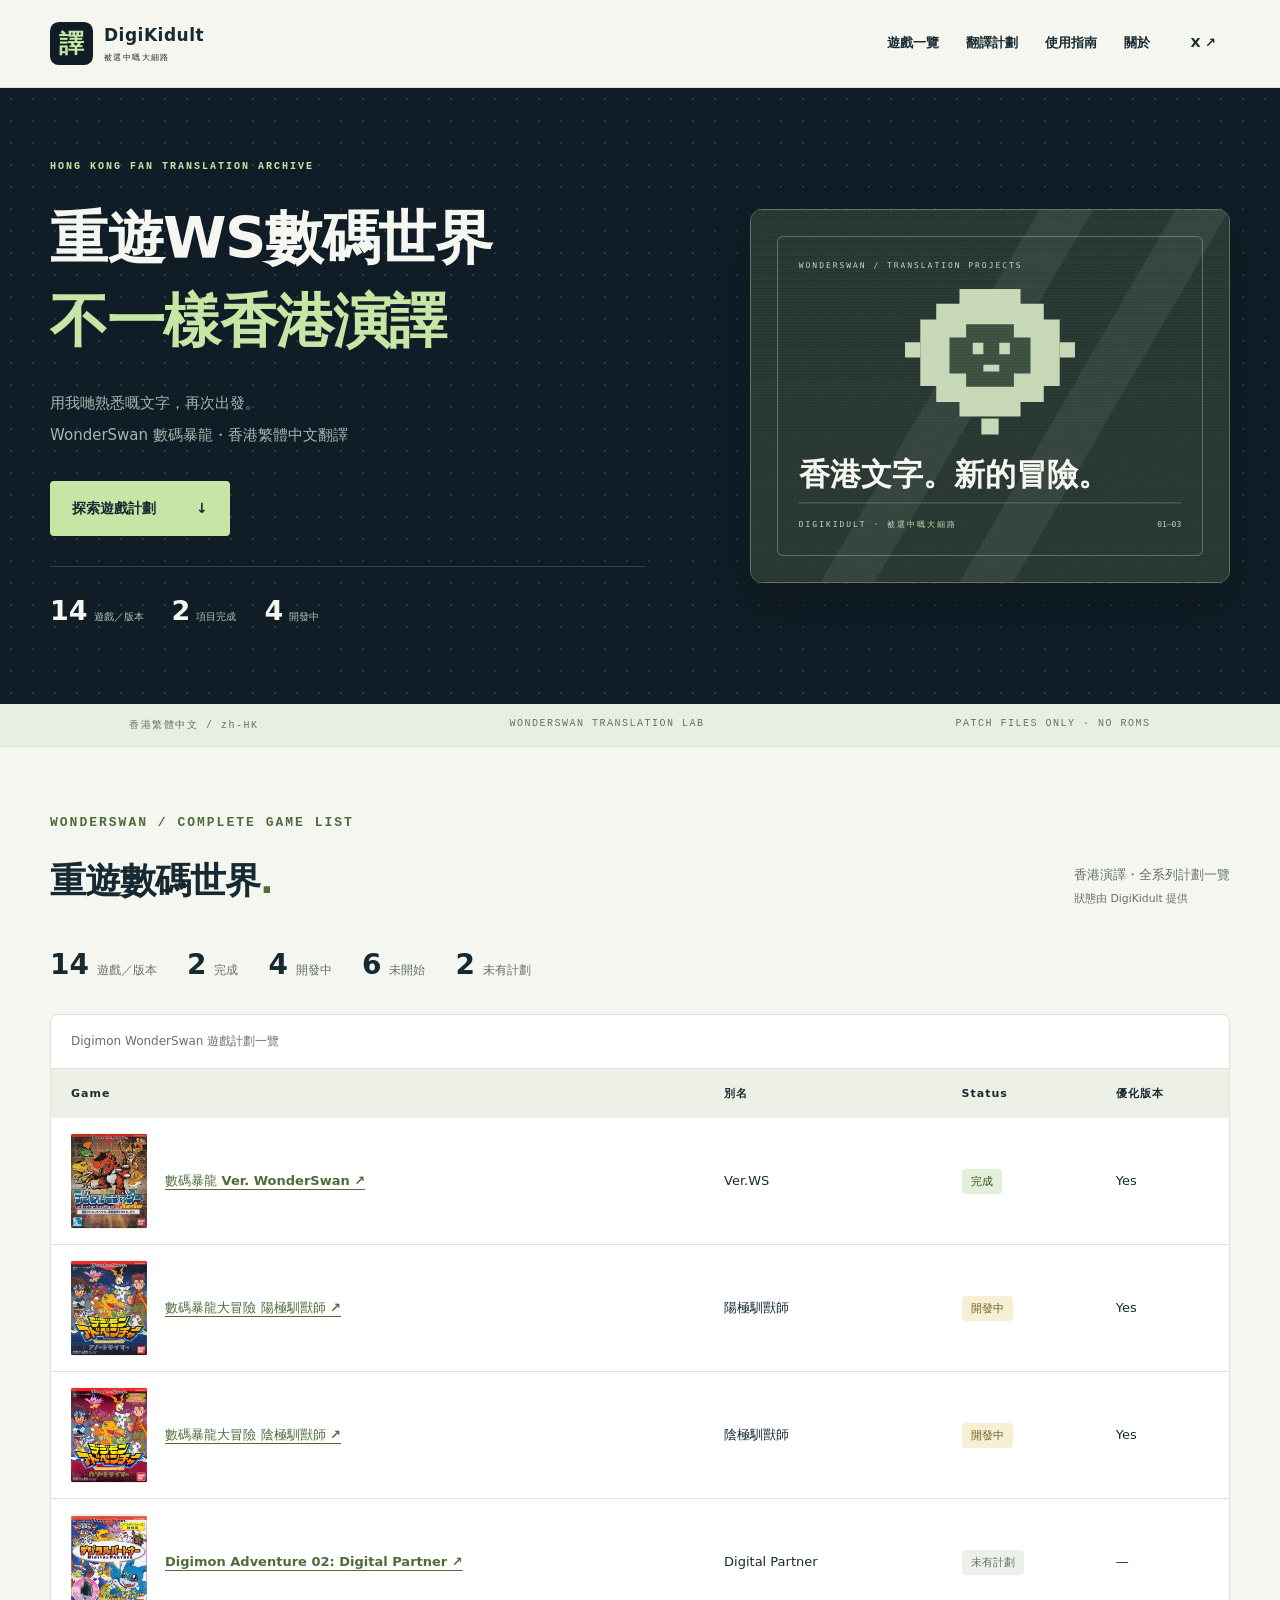
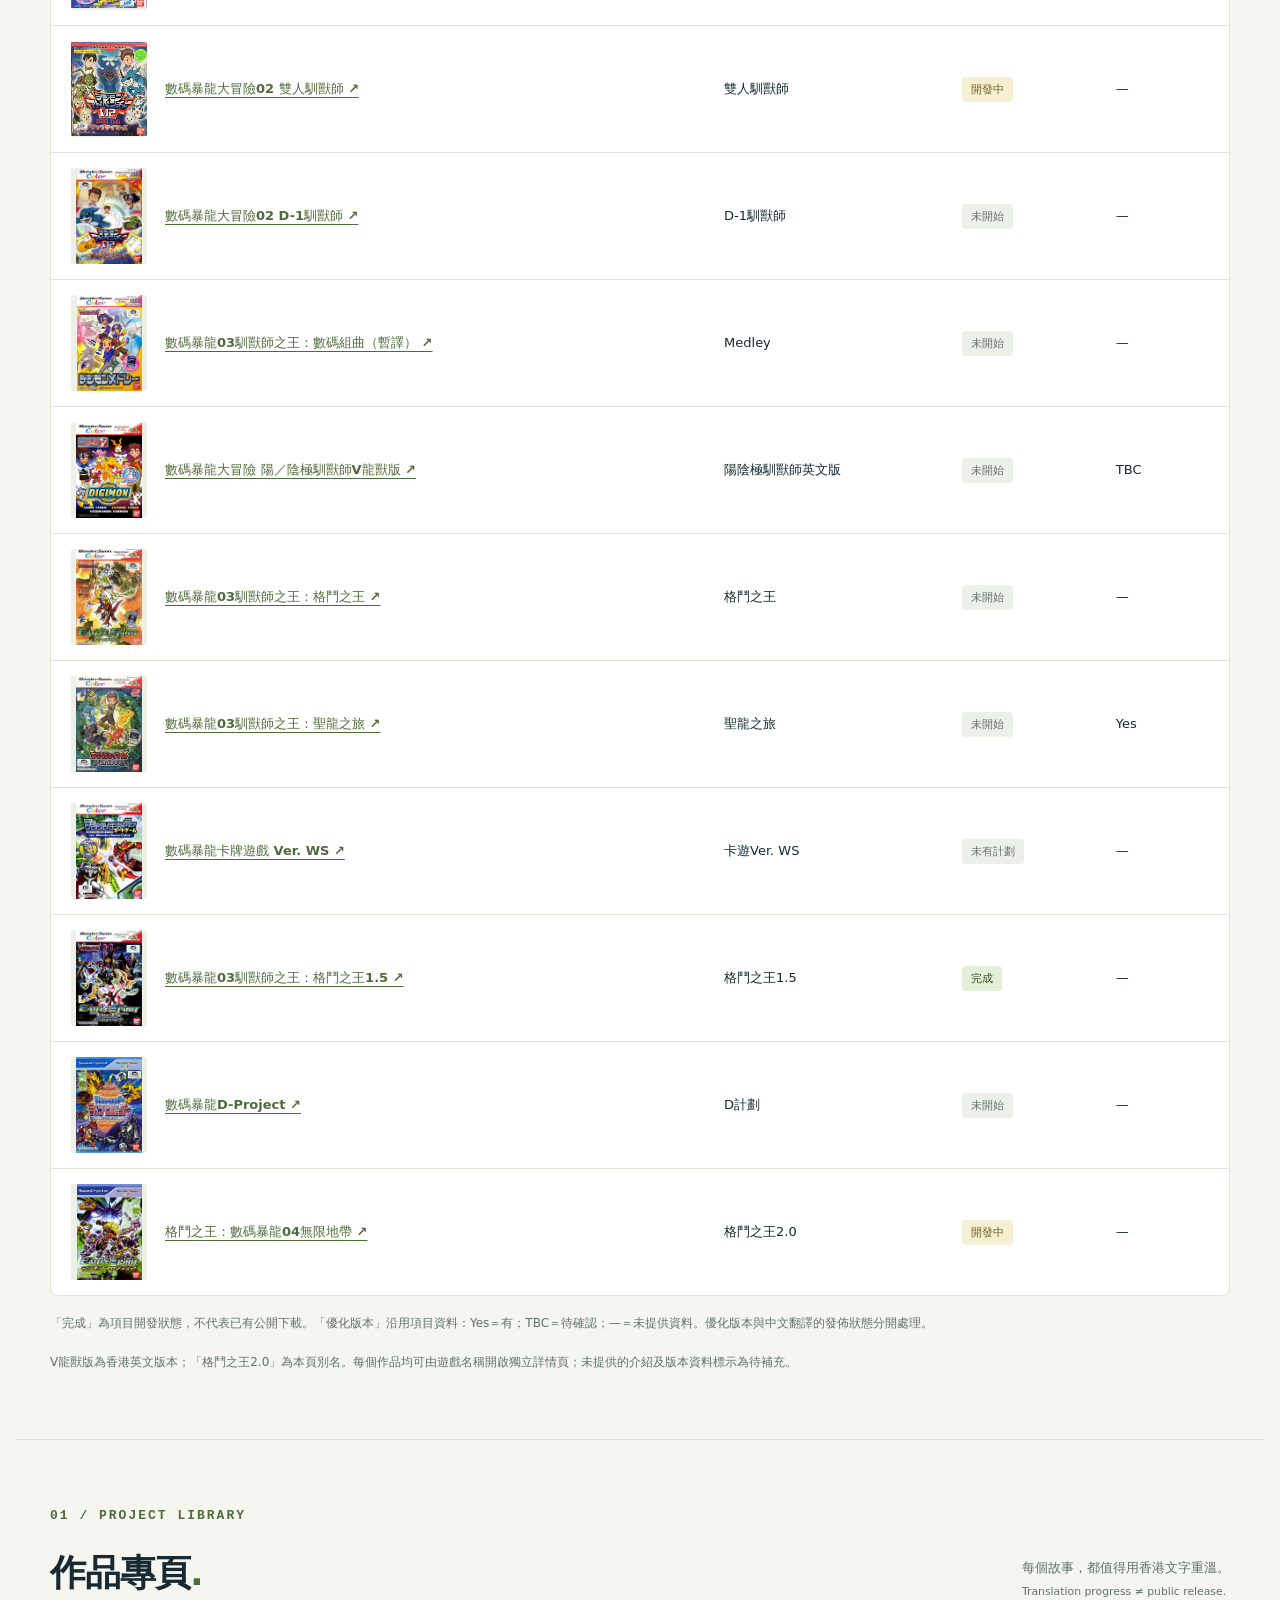
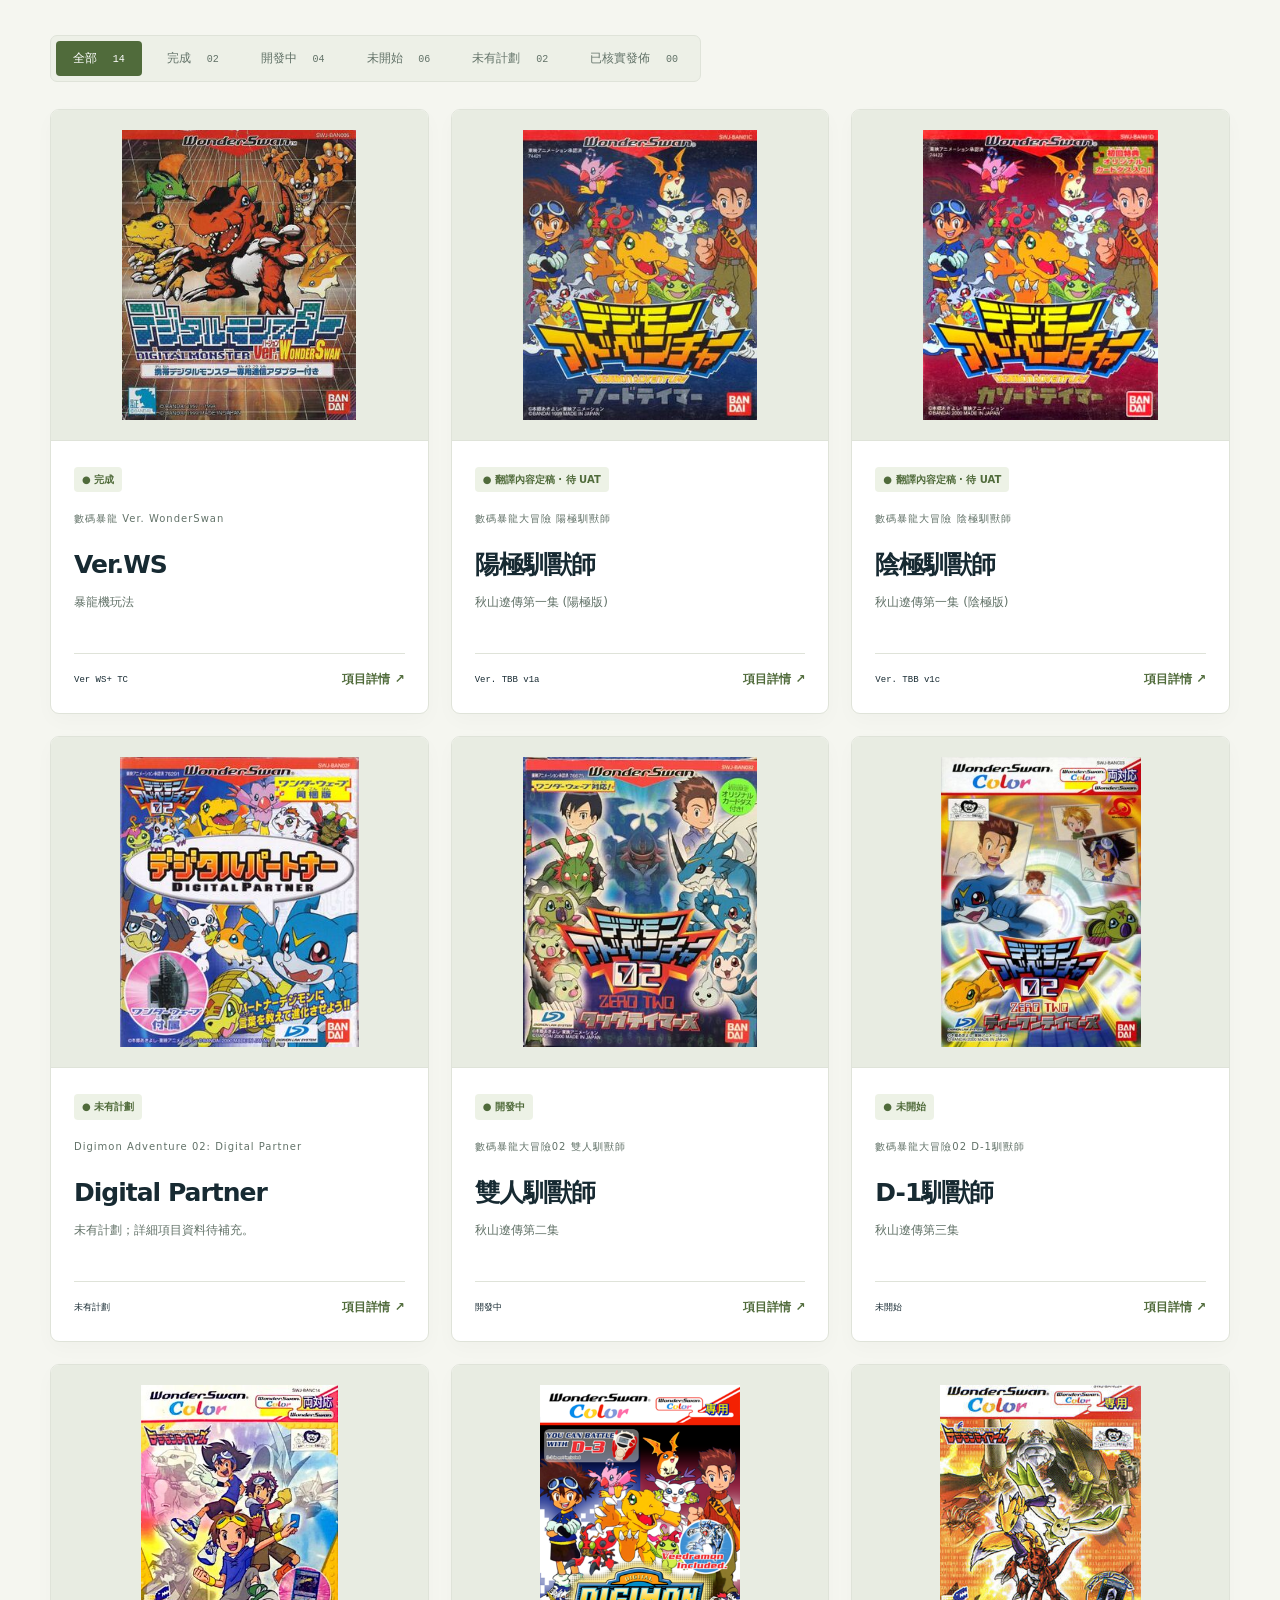
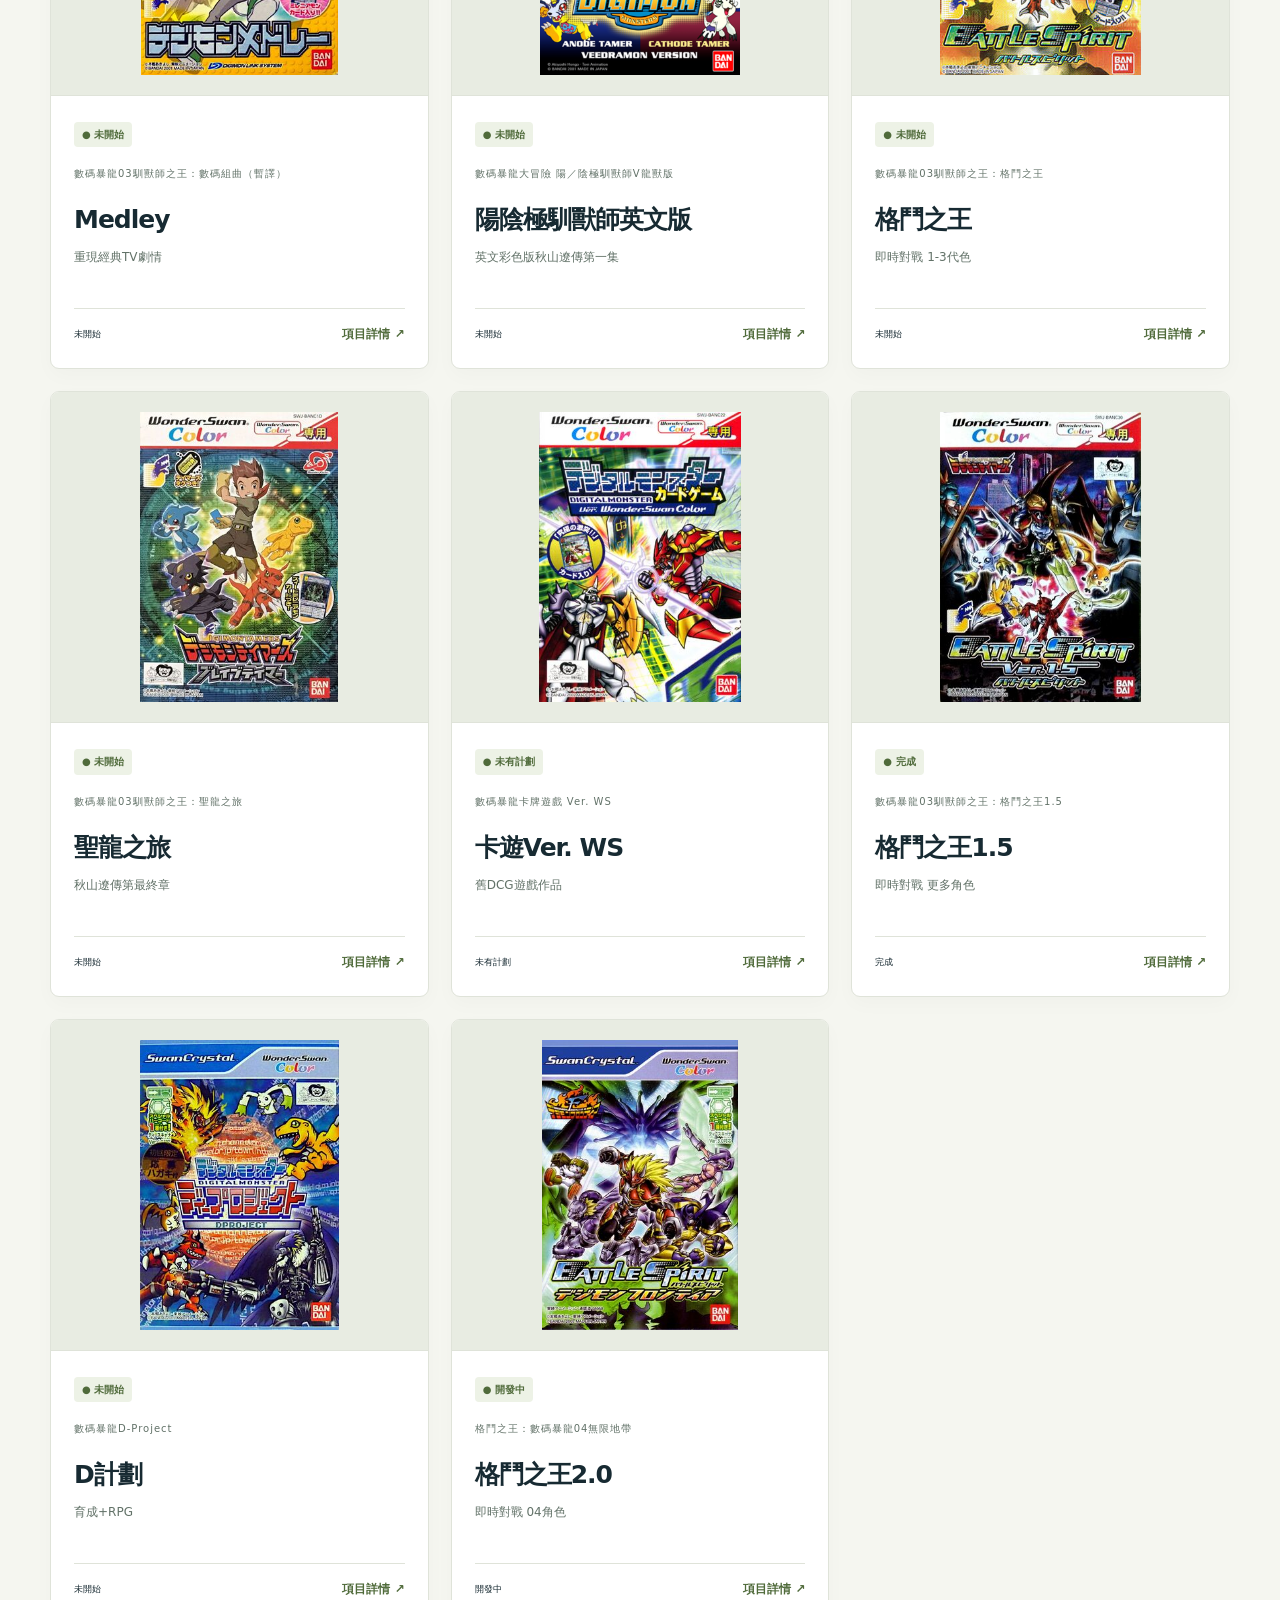
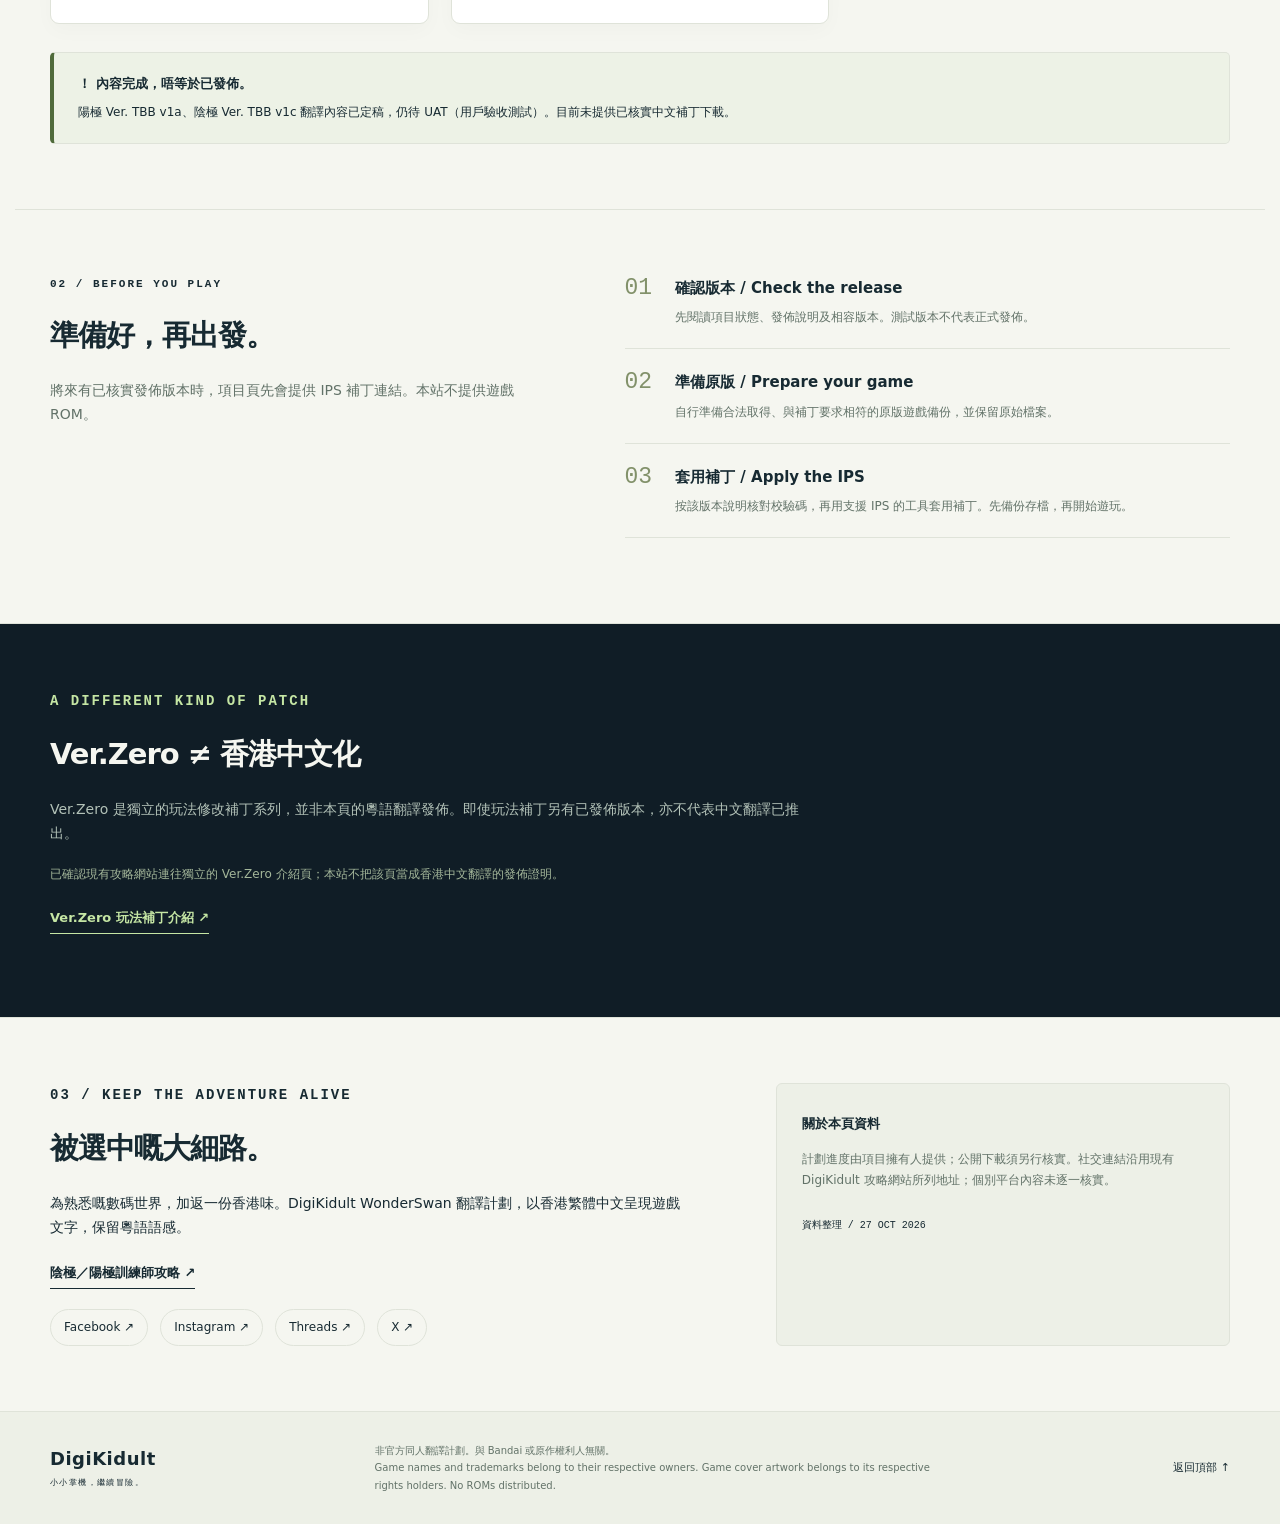
==== commit 6b3df552: "Add files via upload" ====
--- a/index.html
+++ b/index.html
@@ -3,7 +3,7 @@
 <head><meta charset="utf-8"><meta name="viewport" content="width=device-width, initial-scale=1"><meta name="theme-color" content="#d8e0c5"><meta name="description" content="DigiKidult WonderSwan 香港繁體中文翻譯計劃。查看翻譯進度、版本資訊及已核實發佈的補丁。"><title>DigiKidult — WonderSwan 香港中文化</title><link rel="icon" href="assets/mark.svg" type="image/svg+xml"><link rel="stylesheet" href="style.css"><link rel="stylesheet" href="reference.css"><script defer src="projects.js"></script><script defer src="app.js"></script></head>
 <body><a class="skip" href="#main">跳至內容 / Skip to content</a>
 <header><a class="brand" href="#home"><img src="assets/mark.svg" width="36" height="36" alt=""><span>DigiKidult<small>被選中嘅大細路</small></span></a><nav aria-label="主選單"><a href="#catalog">遊戲一覽</a><a href="#projects">翻譯計劃</a><a href="#guide">使用指南</a><a href="#about">關於</a><a class="social" href="https://x.com/DigiKidult" target="_blank" rel="noopener noreferrer">X ↗</a></nav></header>
-<main id="main"><div id="home-view"><section class="hero" id="home"><div><p class="eyebrow">HONG KONG FAN TRANSLATION ARCHIVE</p><h1>重遊WS數碼世界<br><span>不一樣香港演譯</span></h1><p class="intro">用我哋熟悉嘅文字，再次出發。<br>WonderSwan 數碼暴龍・香港繁體中文翻譯計劃</p><a class="button" href="#catalog">探索遊戲計劃 <span>↓</span></a><div class="hero-stats"><span><strong>14</strong>遊戲／版本</span><span><strong>2</strong>項目完成</span><span><strong>4</strong>開發中</span></div></div><img class="hero-art" src="assets/hero.svg" width="720" height="560" alt="DigiKidult 香港中文化計劃原創主視覺"></section>
+<main id="main"><div id="home-view"><section class="hero" id="home"><div><p class="eyebrow">HONG KONG FAN TRANSLATION ARCHIVE</p><h1>重遊WS數碼世界<br><span>不一樣香港演譯</span></h1><p class="intro">用我哋熟悉嘅文字，再次出發。<br>WonderSwan 數碼暴龍・香港繁體中文翻譯</p><a class="button" href="#catalog">探索遊戲計劃 <span>↓</span></a><div class="hero-stats"><span><strong>14</strong>遊戲／版本</span><span><strong>2</strong>項目完成</span><span><strong>4</strong>開發中</span></div></div><img class="hero-art" src="assets/hero.svg" width="720" height="560" alt="DigiKidult 香港中文化計劃原創主視覺"></section>
 <div class="ticker"><span>香港繁體中文 / zh-HK</span><span>WONDERSWAN TRANSLATION LAB</span><span>PATCH FILES ONLY · NO ROMS</span></div>
 <!-- CATALOG START -->
 <section class="section catalog" id="catalog"><div class="section-heading"><div><p class="eyebrow">WONDERSWAN / COMPLETE GAME LIST</p><h2>重遊數碼世界</h2></div><p>香港演譯・全系列計劃一覽<br><small>狀態由 DigiKidult 提供</small></p></div>
@@ -30,3 +30,4 @@
 <section class="section related"><p class="eyebrow">A DIFFERENT KIND OF PATCH</p><h2>Ver.Zero ≠ 香港中文化</h2><p>Ver.Zero 是獨立的玩法修改補丁系列，並非本頁的粵語翻譯發佈。即使玩法補丁另有已發佈版本，亦不代表中文翻譯已推出。</p><p class="muted">已確認現有攻略網站連往獨立的 Ver.Zero 介紹頁；本站不把該頁當成香港中文翻譯的發佈證明。</p><a class="text-link" href="https://digikidult.github.io/Anode-Cathode-Ver-Zero/index-zh-TW.html#features" target="_blank" rel="noopener noreferrer">Ver.Zero 玩法補丁介紹 ↗</a><p></p></section>
 <section class="section about" id="about"><div><p class="eyebrow">03 / KEEP THE ADVENTURE ALIVE</p><h2>被選中嘅大細路。</h2><p>為熟悉嘅數碼世界，加返一份香港味。DigiKidult WonderSwan 翻譯計劃，以香港繁體中文呈現遊戲文字，保留粵語語感。</p><a class="text-link" href="https://digikidult.github.io/WS_Anode_Cathode/" target="_blank" rel="noopener noreferrer">陰極／陽極訓練師攻略 ↗</a><div class="social-links" aria-label="DigiKidult 社交平台"><a href="https://www.facebook.com/digikidult" target="_blank" rel="noopener noreferrer">Facebook ↗</a><a href="https://www.instagram.com/digikidult/" target="_blank" rel="noopener noreferrer">Instagram ↗</a><a href="https://www.threads.net/@digikidult" target="_blank" rel="noopener noreferrer">Threads ↗</a><a href="https://x.com/digikidult" target="_blank" rel="noopener noreferrer">X ↗</a></div></div><div class="about-note"><strong>關於本頁資料</strong><p>計劃進度由項目擁有人提供；公開下載須另行核實。社交連結沿用現有 DigiKidult 攻略網站所列地址；個別平台內容未逐一核實。</p><small>資料整理 / 27 OCT 2026</small></div></section></div><section id="detail-view" class="section" hidden tabindex="-1"></section><noscript><p class="notice">請啟用 JavaScript 查看項目詳情。三項翻譯均未發佈：Anode Tamer Ver. TBB v1a 及 Cathode Tamer Ver. TBB v1c 待 UAT；Tag Tamers 翻譯中。沒有已核實中文補丁下載。</p></noscript></main>
 <footer><a class="brand" href="#home">DigiKidult <small>小小掌機，繼續冒險。</small></a><p>非官方同人翻譯計劃。與 Bandai 或原作權利人無關。<br>Game names and trademarks belong to their respective owners. Game cover artwork belongs to its respective rights holders. No ROMs distributed.</p><a href="#home">返回頂部 ↑</a></footer></body></html>
+
--- a/reference.css
+++ b/reference.css
@@ -14,3 +14,4 @@
 
 .project-content p,.detail-hero p,.note p{white-space:pre-line}.release-state{font-weight:650;color:var(--green)}
 
+.checksums{border-top:1px solid var(--line);margin-top:26px;padding-top:5px}.checksums h2{font-size:19px}.checksums dl{display:block;margin:0 0 24px}.checksums dt{font-size:12px;font-weight:650;color:var(--ink);margin:18px 0 5px}.checksums dd{margin:0;background:var(--paper);border:1px solid var(--line);padding:10px 12px;border-radius:4px;min-width:0}.checksums code{display:block;white-space:normal;overflow-wrap:anywhere;word-break:break-all;font-size:11px;line-height:1.8;user-select:all}.checksum-pending{font-size:12px;color:var(--muted)}
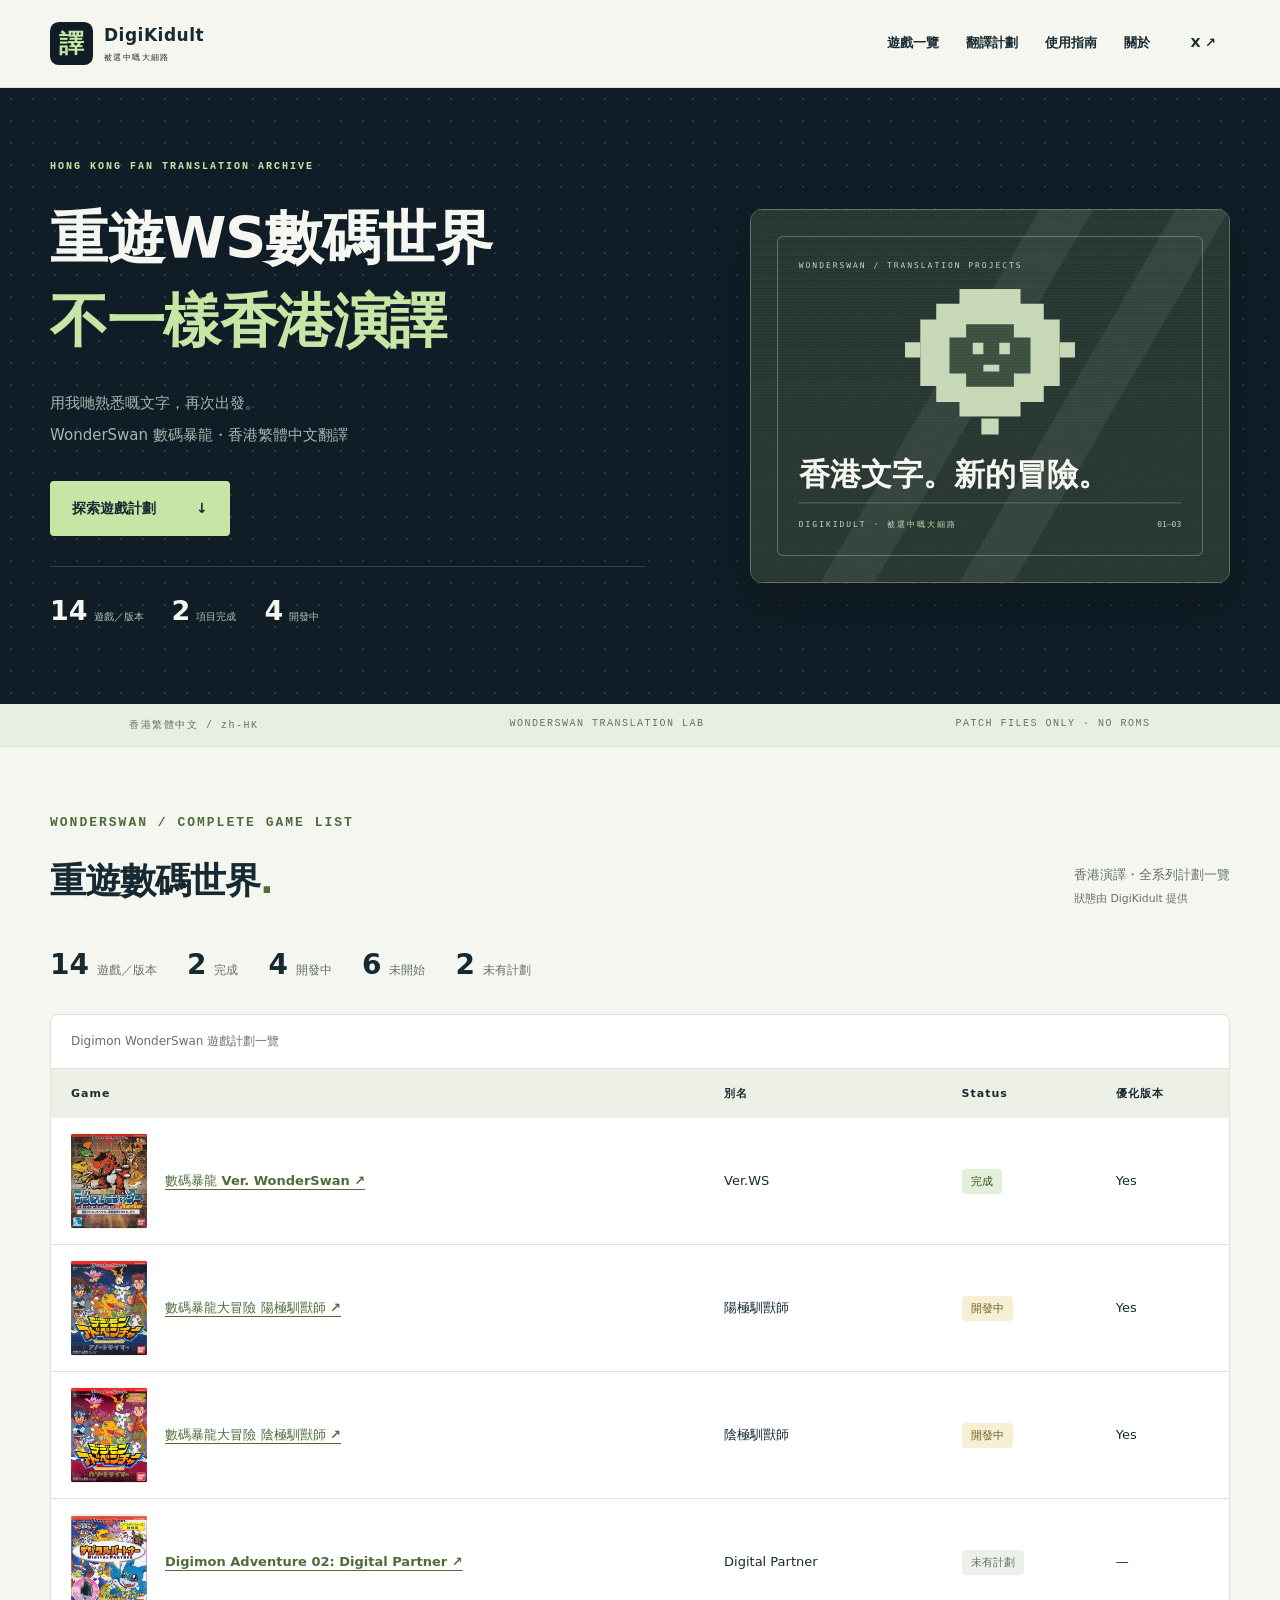
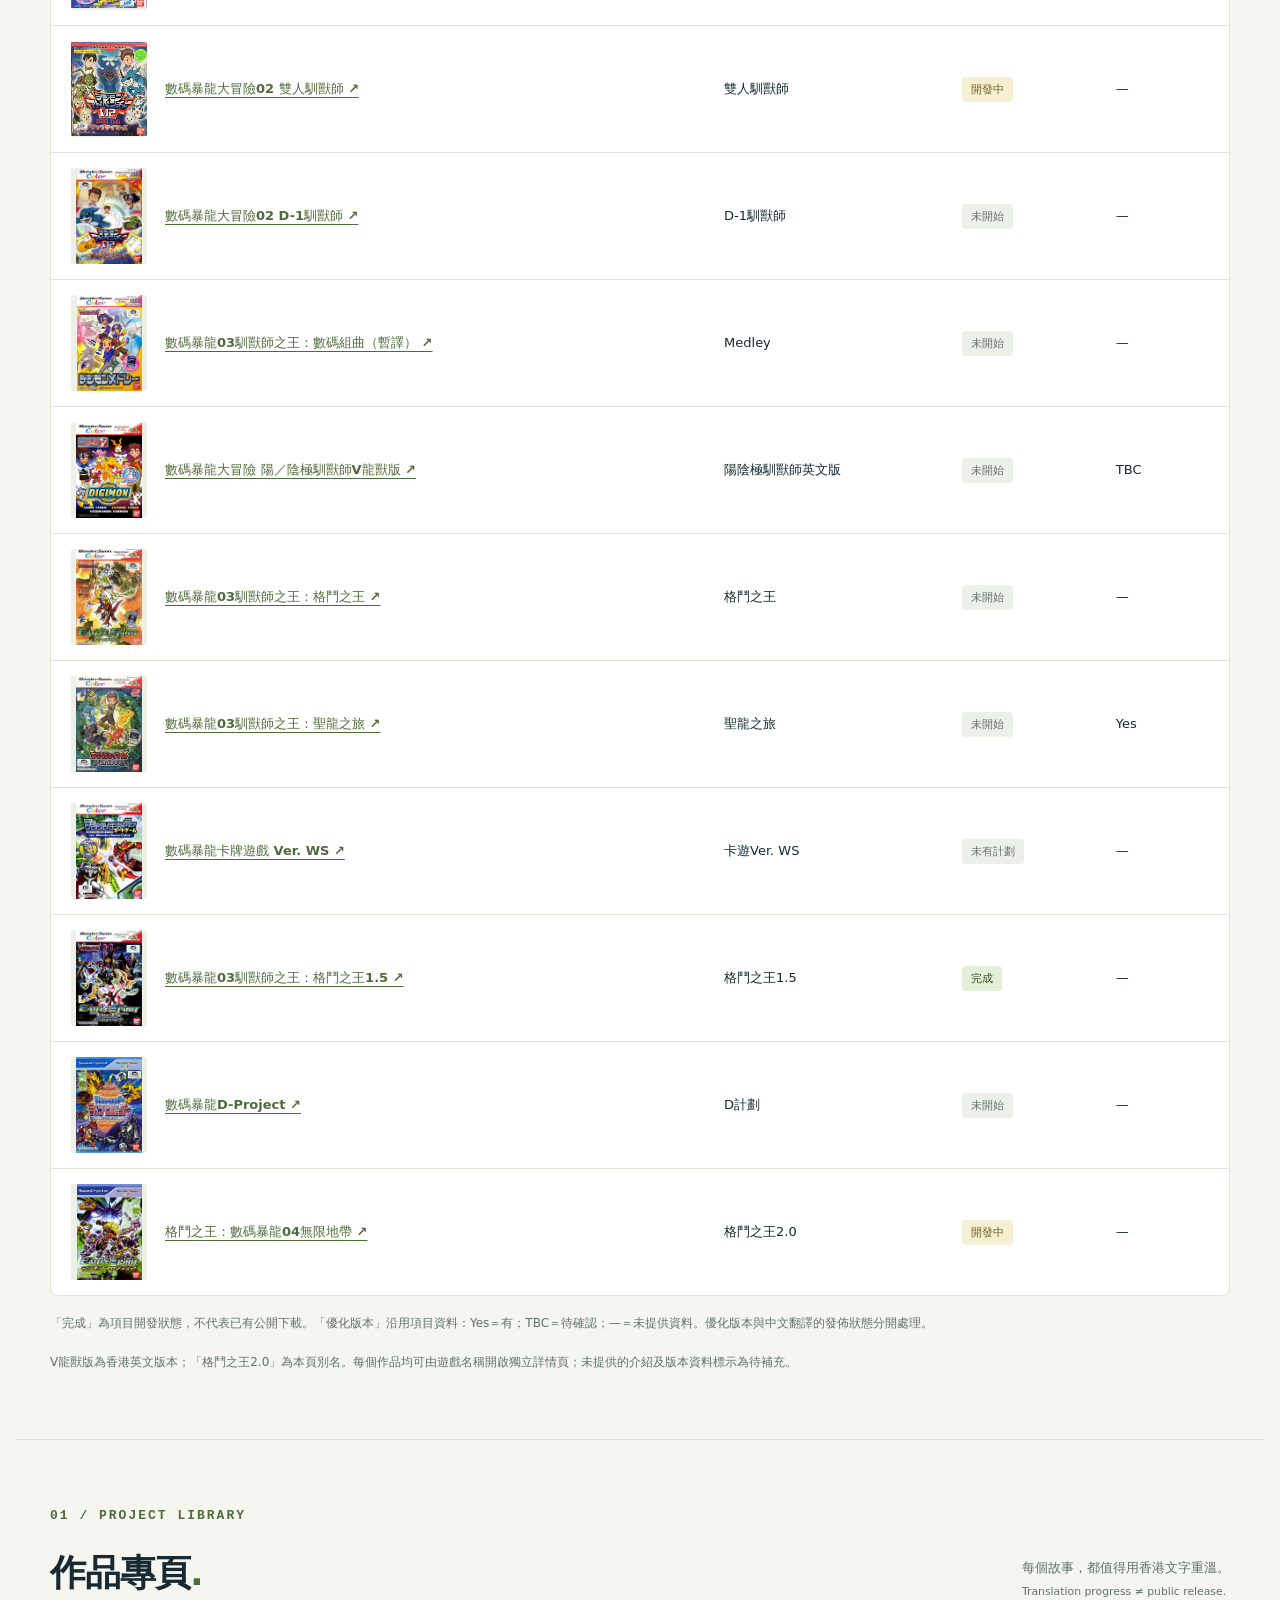
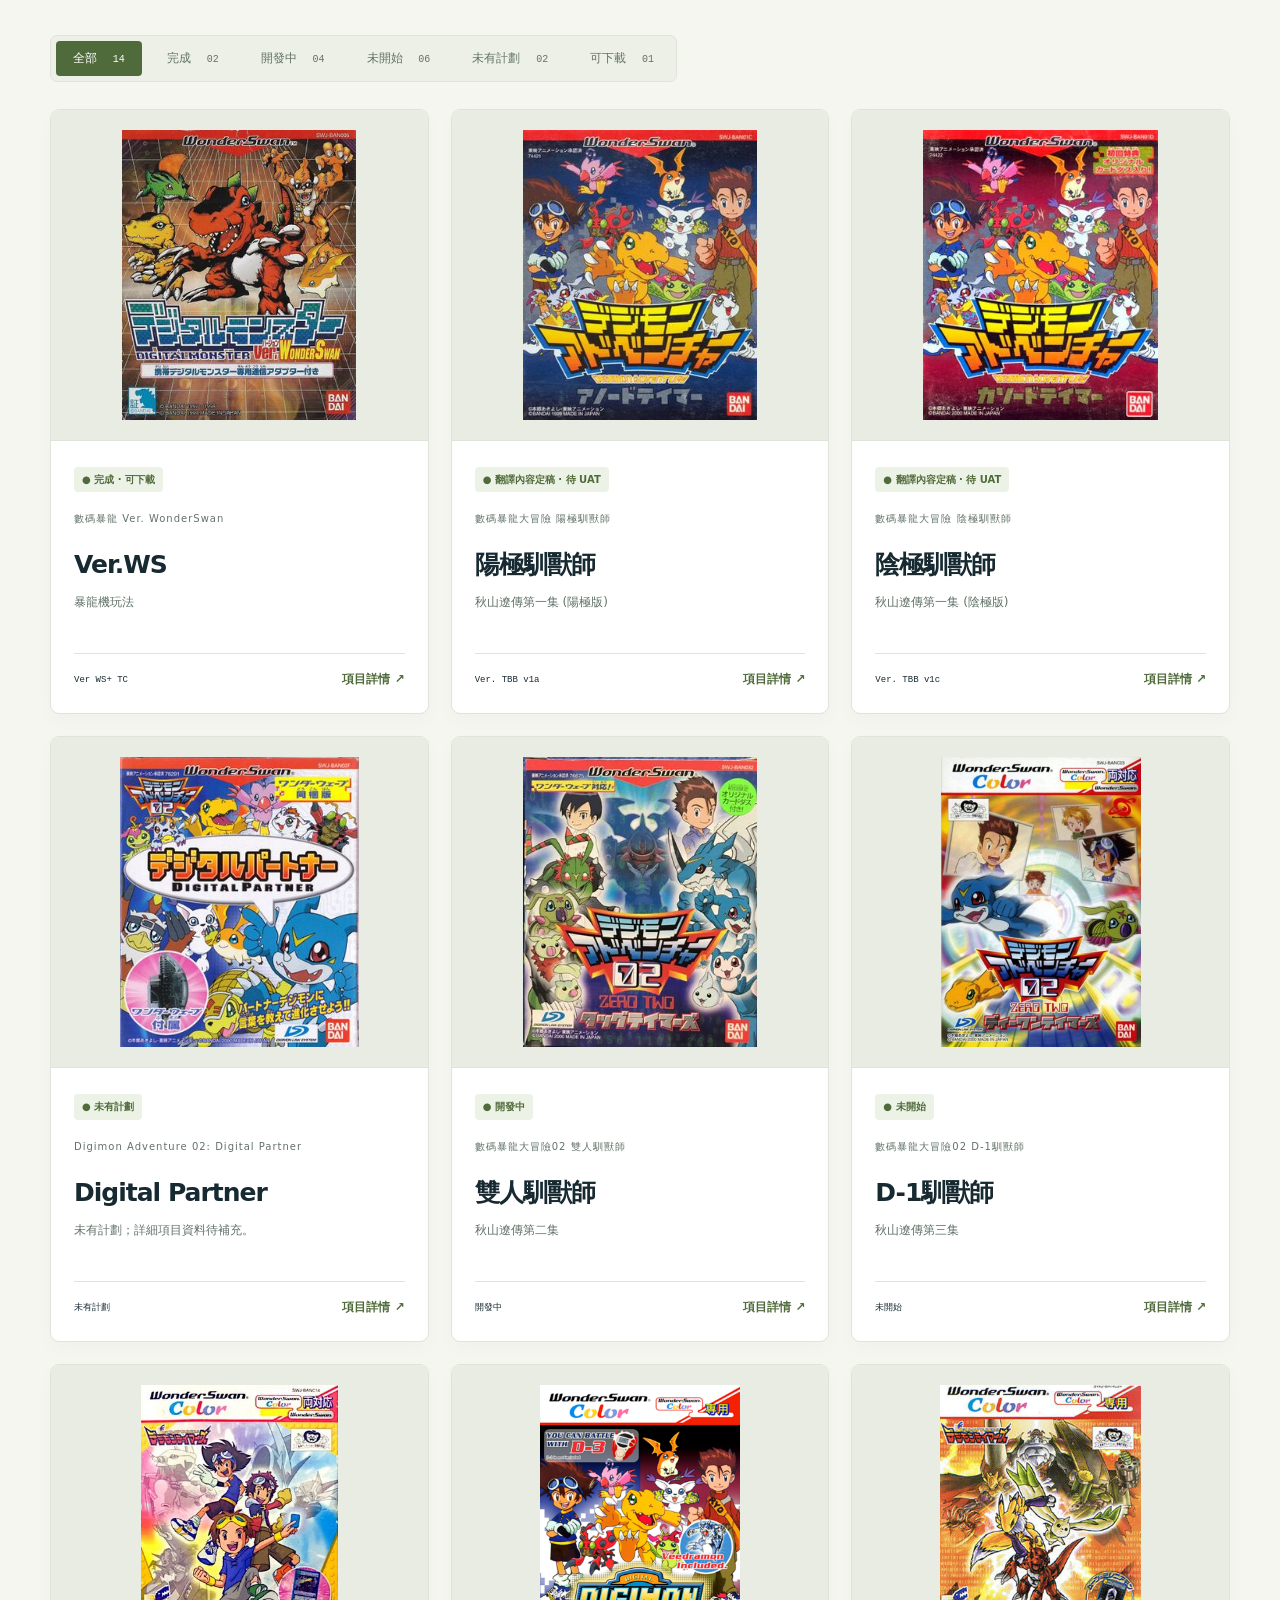
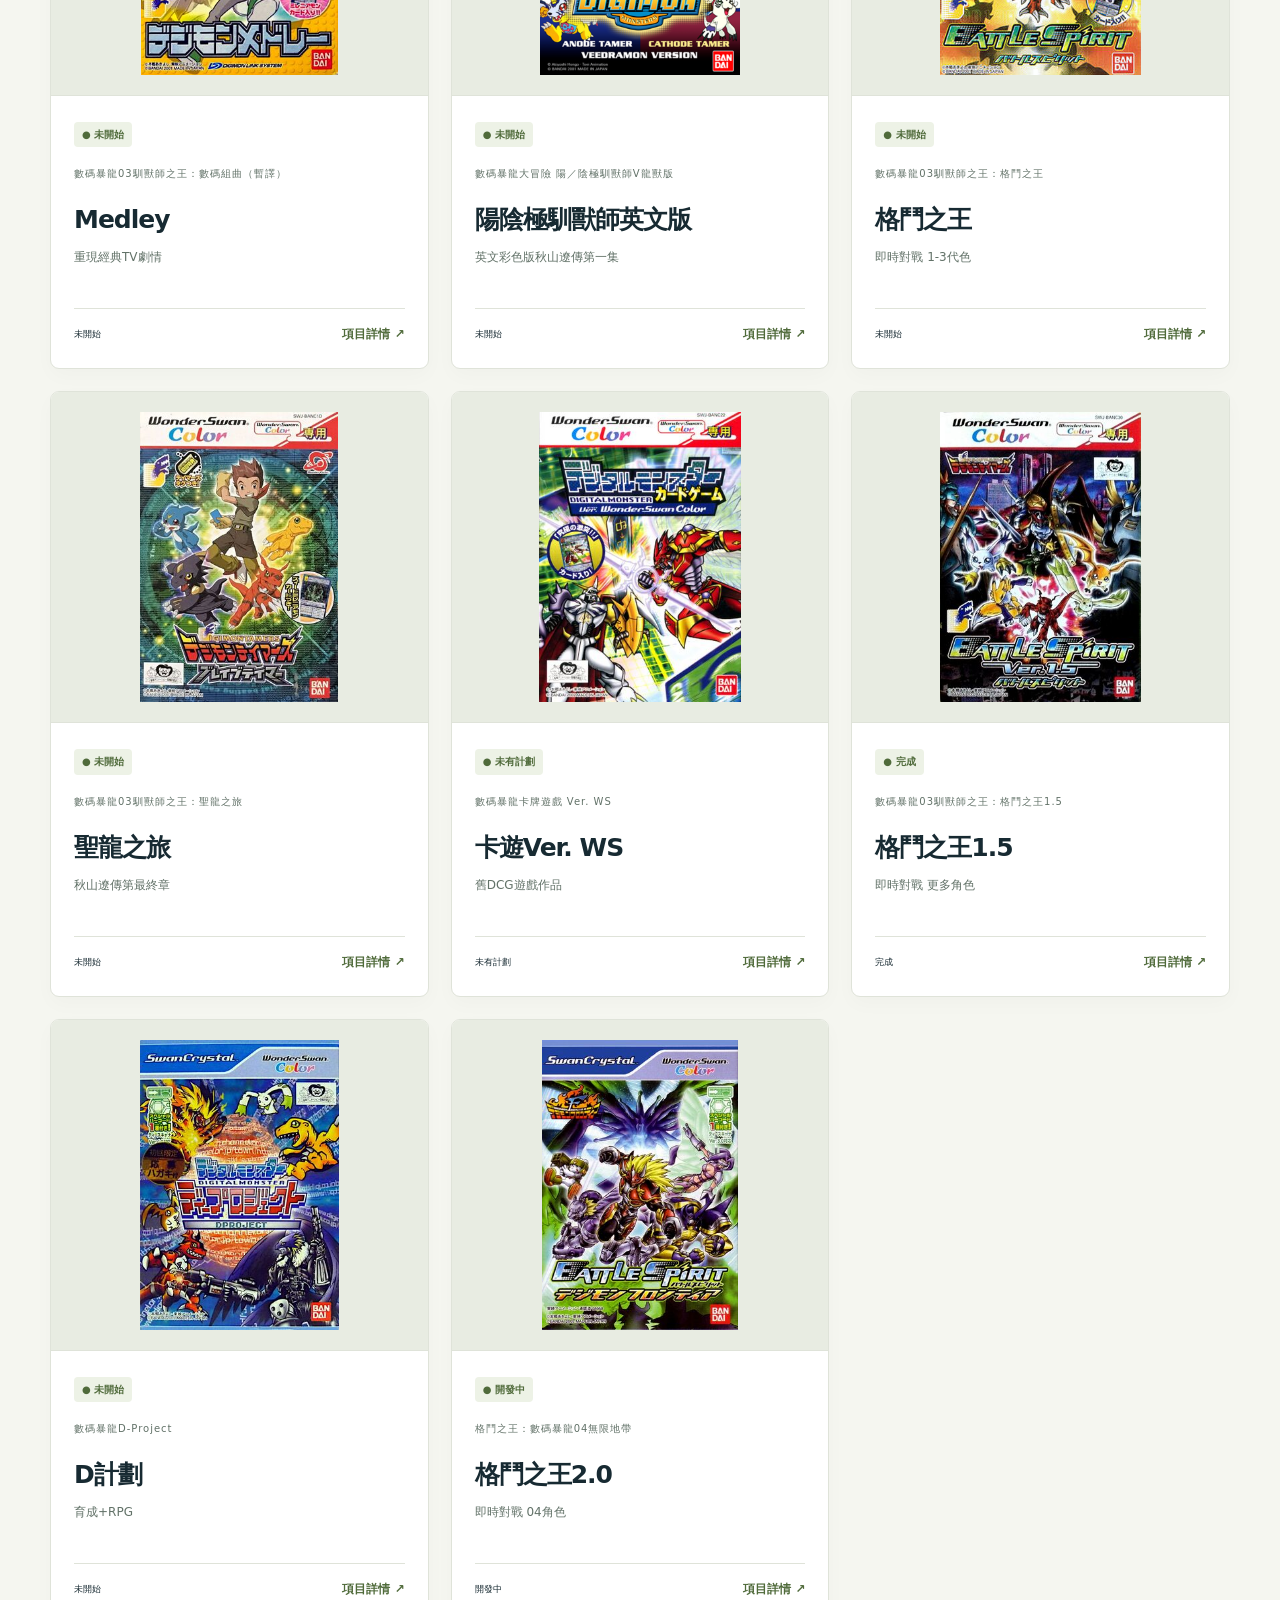
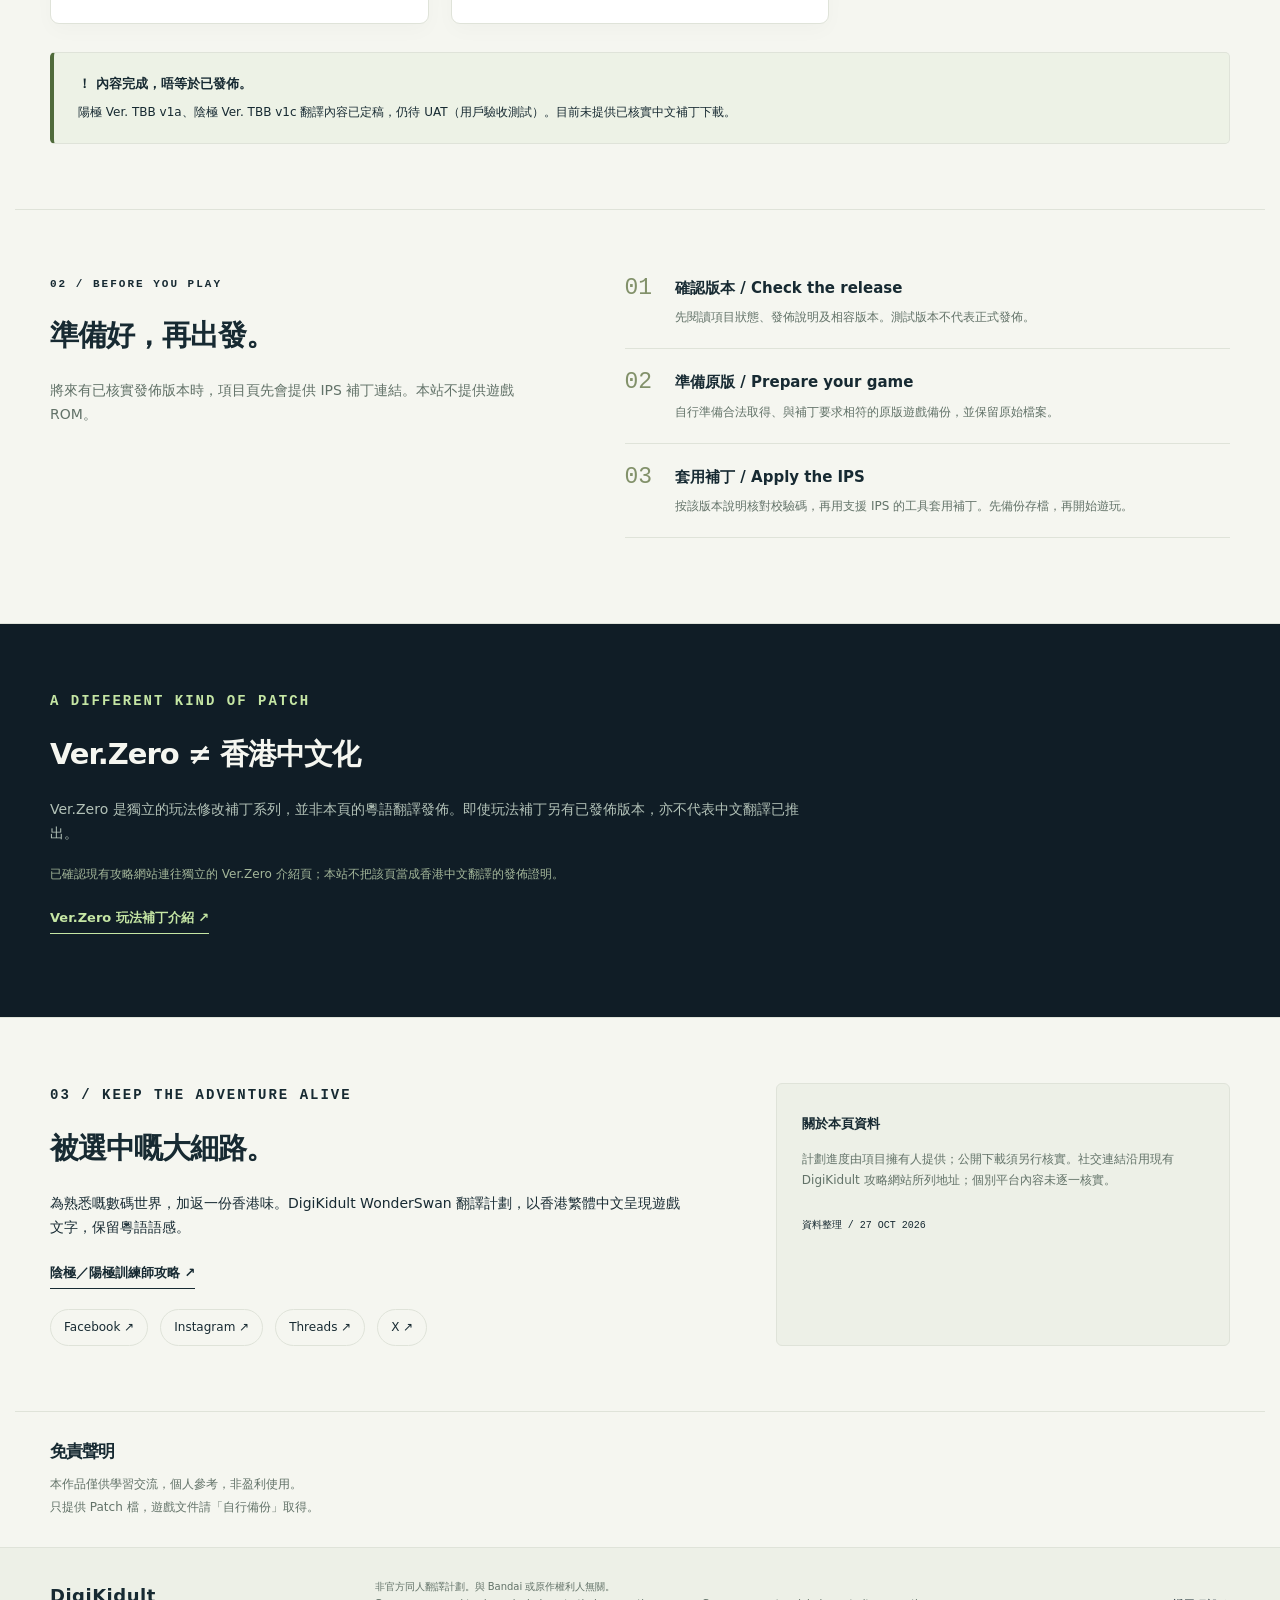
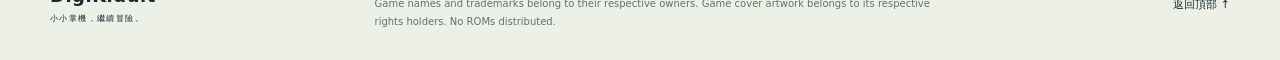
==== commit d8117ce0: "Add files via upload" ====
--- a/index.html
+++ b/index.html
@@ -25,9 +25,9 @@
 <p class="catalog-key">「完成」為項目開發狀態，不代表已有公開下載。「優化版本」沿用項目資料：Yes＝有；TBC＝待確認；—＝未提供資料。優化版本與中文翻譯的發佈狀態分開處理。</p>
 <p class="catalog-key">V龍獸版為香港英文版本；「格鬥之王2.0」為本頁別名。每個作品均可由遊戲名稱開啟獨立詳情頁；未提供的介紹及版本資料標示為待補充。</p></section>
 <!-- CATALOG END -->
-<section id="projects" class="section"><div class="section-heading"><div><p class="eyebrow">01 / PROJECT LIBRARY</p><h2>作品專頁<span>詳細進度</span></h2></div><p>每個故事，都值得用香港文字重溫。<br><small>Translation progress ≠ public release.</small></p></div><div class="filters" role="group" aria-label="篩選計劃"><button aria-pressed="true" data-filter="all">全部 <span>14</span></button><button aria-pressed="false" data-filter="completed">完成 <span>02</span></button><button aria-pressed="false" data-filter="progress">開發中 <span>04</span></button><button aria-pressed="false" data-filter="not-started">未開始 <span>06</span></button><button aria-pressed="false" data-filter="no-plans">未有計劃 <span>02</span></button><button aria-pressed="false" data-filter="released">已核實發佈 <span>00</span></button></div><div id="project-grid" class="grid"></div><p id="empty" class="empty" hidden>暫時未有已核實發佈嘅中文補丁。<br><small>No verified Cantonese translation releases yet.</small></p><div class="notice"><strong>！ 內容完成，唔等於已發佈。</strong><p>陽極 Ver. TBB v1a、陰極 Ver. TBB v1c 翻譯內容已定稿，仍待 UAT（用戶驗收測試）。目前未提供已核實中文補丁下載。</p></div></section>
+<section id="projects" class="section"><div class="section-heading"><div><p class="eyebrow">01 / PROJECT LIBRARY</p><h2>作品專頁<span>詳細進度</span></h2></div><p>每個故事，都值得用香港文字重溫。<br><small>Translation progress ≠ public release.</small></p></div><div class="filters" role="group" aria-label="篩選計劃"><button aria-pressed="true" data-filter="all">全部 <span>14</span></button><button aria-pressed="false" data-filter="completed">完成 <span>02</span></button><button aria-pressed="false" data-filter="progress">開發中 <span>04</span></button><button aria-pressed="false" data-filter="not-started">未開始 <span>06</span></button><button aria-pressed="false" data-filter="no-plans">未有計劃 <span>02</span></button><button aria-pressed="false" data-filter="released">可下載 <span>01</span></button></div><div id="project-grid" class="grid"></div><p id="empty" class="empty" hidden>暫時未有已核實發佈嘅中文補丁。<br><small>No verified Cantonese translation releases yet.</small></p><div class="notice"><strong>！ 內容完成，唔等於已發佈。</strong><p>陽極 Ver. TBB v1a、陰極 Ver. TBB v1c 翻譯內容已定稿，仍待 UAT（用戶驗收測試）。目前未提供已核實中文補丁下載。</p></div></section>
 <section class="section guide" id="guide"><div><p class="eyebrow">02 / BEFORE YOU PLAY</p><h2>準備好，再出發。</h2><p>將來有已核實發佈版本時，項目頁先會提供 IPS 補丁連結。本站不提供遊戲 ROM。</p></div><ol><li><span>01</span><div><h3>確認版本 / Check the release</h3><p>先閱讀項目狀態、發佈說明及相容版本。測試版本不代表正式發佈。</p></div></li><li><span>02</span><div><h3>準備原版 / Prepare your game</h3><p>自行準備合法取得、與補丁要求相符的原版遊戲備份，並保留原始檔案。</p></div></li><li><span>03</span><div><h3>套用補丁 / Apply the IPS</h3><p>按該版本說明核對校驗碼，再用支援 IPS 的工具套用補丁。先備份存檔，再開始遊玩。</p></div></li></ol></section>
 <section class="section related"><p class="eyebrow">A DIFFERENT KIND OF PATCH</p><h2>Ver.Zero ≠ 香港中文化</h2><p>Ver.Zero 是獨立的玩法修改補丁系列，並非本頁的粵語翻譯發佈。即使玩法補丁另有已發佈版本，亦不代表中文翻譯已推出。</p><p class="muted">已確認現有攻略網站連往獨立的 Ver.Zero 介紹頁；本站不把該頁當成香港中文翻譯的發佈證明。</p><a class="text-link" href="https://digikidult.github.io/Anode-Cathode-Ver-Zero/index-zh-TW.html#features" target="_blank" rel="noopener noreferrer">Ver.Zero 玩法補丁介紹 ↗</a><p></p></section>
 <section class="section about" id="about"><div><p class="eyebrow">03 / KEEP THE ADVENTURE ALIVE</p><h2>被選中嘅大細路。</h2><p>為熟悉嘅數碼世界，加返一份香港味。DigiKidult WonderSwan 翻譯計劃，以香港繁體中文呈現遊戲文字，保留粵語語感。</p><a class="text-link" href="https://digikidult.github.io/WS_Anode_Cathode/" target="_blank" rel="noopener noreferrer">陰極／陽極訓練師攻略 ↗</a><div class="social-links" aria-label="DigiKidult 社交平台"><a href="https://www.facebook.com/digikidult" target="_blank" rel="noopener noreferrer">Facebook ↗</a><a href="https://www.instagram.com/digikidult/" target="_blank" rel="noopener noreferrer">Instagram ↗</a><a href="https://www.threads.net/@digikidult" target="_blank" rel="noopener noreferrer">Threads ↗</a><a href="https://x.com/digikidult" target="_blank" rel="noopener noreferrer">X ↗</a></div></div><div class="about-note"><strong>關於本頁資料</strong><p>計劃進度由項目擁有人提供；公開下載須另行核實。社交連結沿用現有 DigiKidult 攻略網站所列地址；個別平台內容未逐一核實。</p><small>資料整理 / 27 OCT 2026</small></div></section></div><section id="detail-view" class="section" hidden tabindex="-1"></section><noscript><p class="notice">請啟用 JavaScript 查看項目詳情。三項翻譯均未發佈：Anode Tamer Ver. TBB v1a 及 Cathode Tamer Ver. TBB v1c 待 UAT；Tag Tamers 翻譯中。沒有已核實中文補丁下載。</p></noscript></main>
-<footer><a class="brand" href="#home">DigiKidult <small>小小掌機，繼續冒險。</small></a><p>非官方同人翻譯計劃。與 Bandai 或原作權利人無關。<br>Game names and trademarks belong to their respective owners. Game cover artwork belongs to its respective rights holders. No ROMs distributed.</p><a href="#home">返回頂部 ↑</a></footer></body></html>
+<section class="section disclaimer" aria-labelledby="disclaimer-heading"><h2 id="disclaimer-heading">免責聲明</h2><p>本作品僅供學習交流，個人參考，非盈利使用。<br>只提供 Patch 檔，遊戲文件請「自行備份」取得。</p></section><footer><a class="brand" href="#home">DigiKidult <small>小小掌機，繼續冒險。</small></a><p>非官方同人翻譯計劃。與 Bandai 或原作權利人無關。<br>Game names and trademarks belong to their respective owners. Game cover artwork belongs to its respective rights holders. No ROMs distributed.</p><a href="#home">返回頂部 ↑</a></footer></body></html>
 
--- a/reference.css
+++ b/reference.css
@@ -15,3 +15,9 @@
 .project-content p,.detail-hero p,.note p{white-space:pre-line}.release-state{font-weight:650;color:var(--green)}
 
 .checksums{border-top:1px solid var(--line);margin-top:26px;padding-top:5px}.checksums h2{font-size:19px}.checksums dl{display:block;margin:0 0 24px}.checksums dt{font-size:12px;font-weight:650;color:var(--ink);margin:18px 0 5px}.checksums dd{margin:0;background:var(--paper);border:1px solid var(--line);padding:10px 12px;border-radius:4px;min-width:0}.checksums code{display:block;white-space:normal;overflow-wrap:anywhere;word-break:break-all;font-size:11px;line-height:1.8;user-select:all}.checksum-pending{font-size:12px;color:var(--muted)}
+
+.disclaimer{border-top:1px solid var(--line);padding-top:28px;padding-bottom:28px}.disclaimer h2{font-size:17px;margin-bottom:10px}.disclaimer p{font-size:12px;color:var(--muted);margin:0;line-height:1.9}
+
+
+.download-panel p{overflow-wrap:anywhere}.detail-columns>*{min-width:0}
+
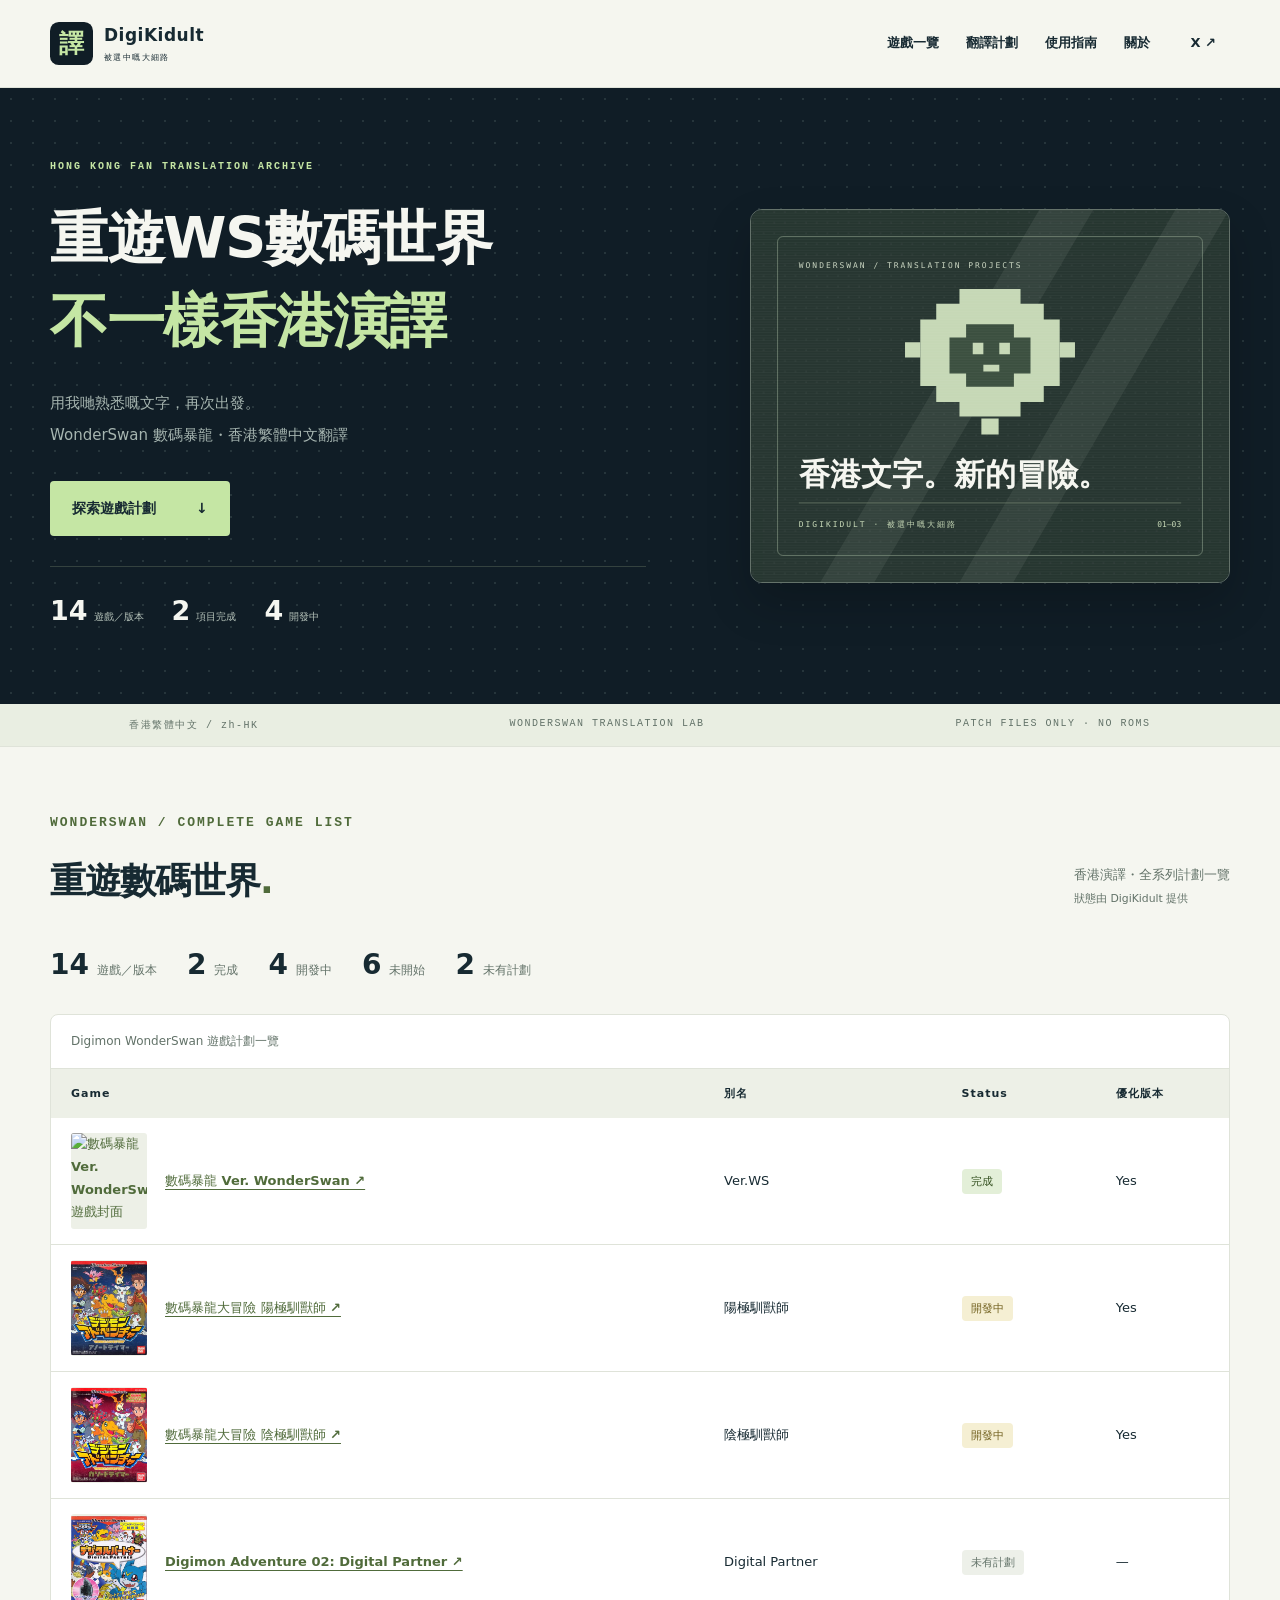
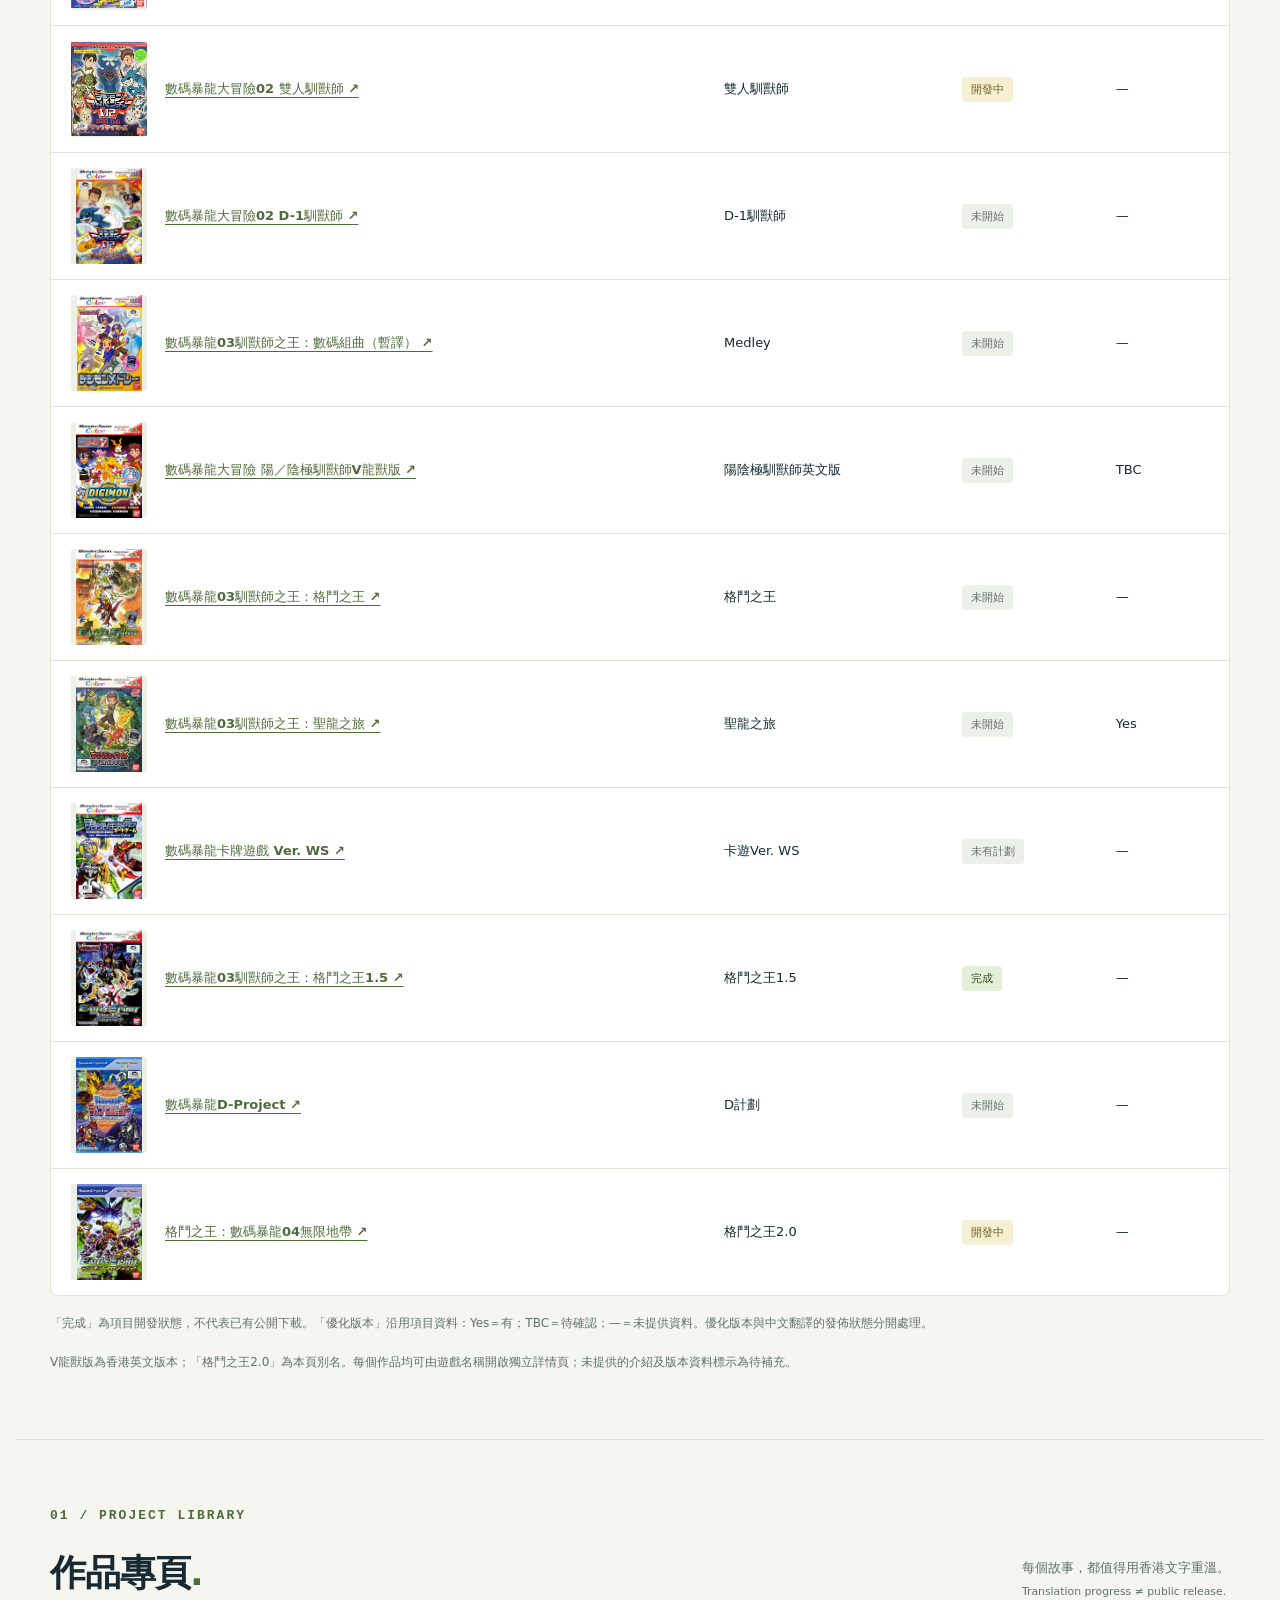
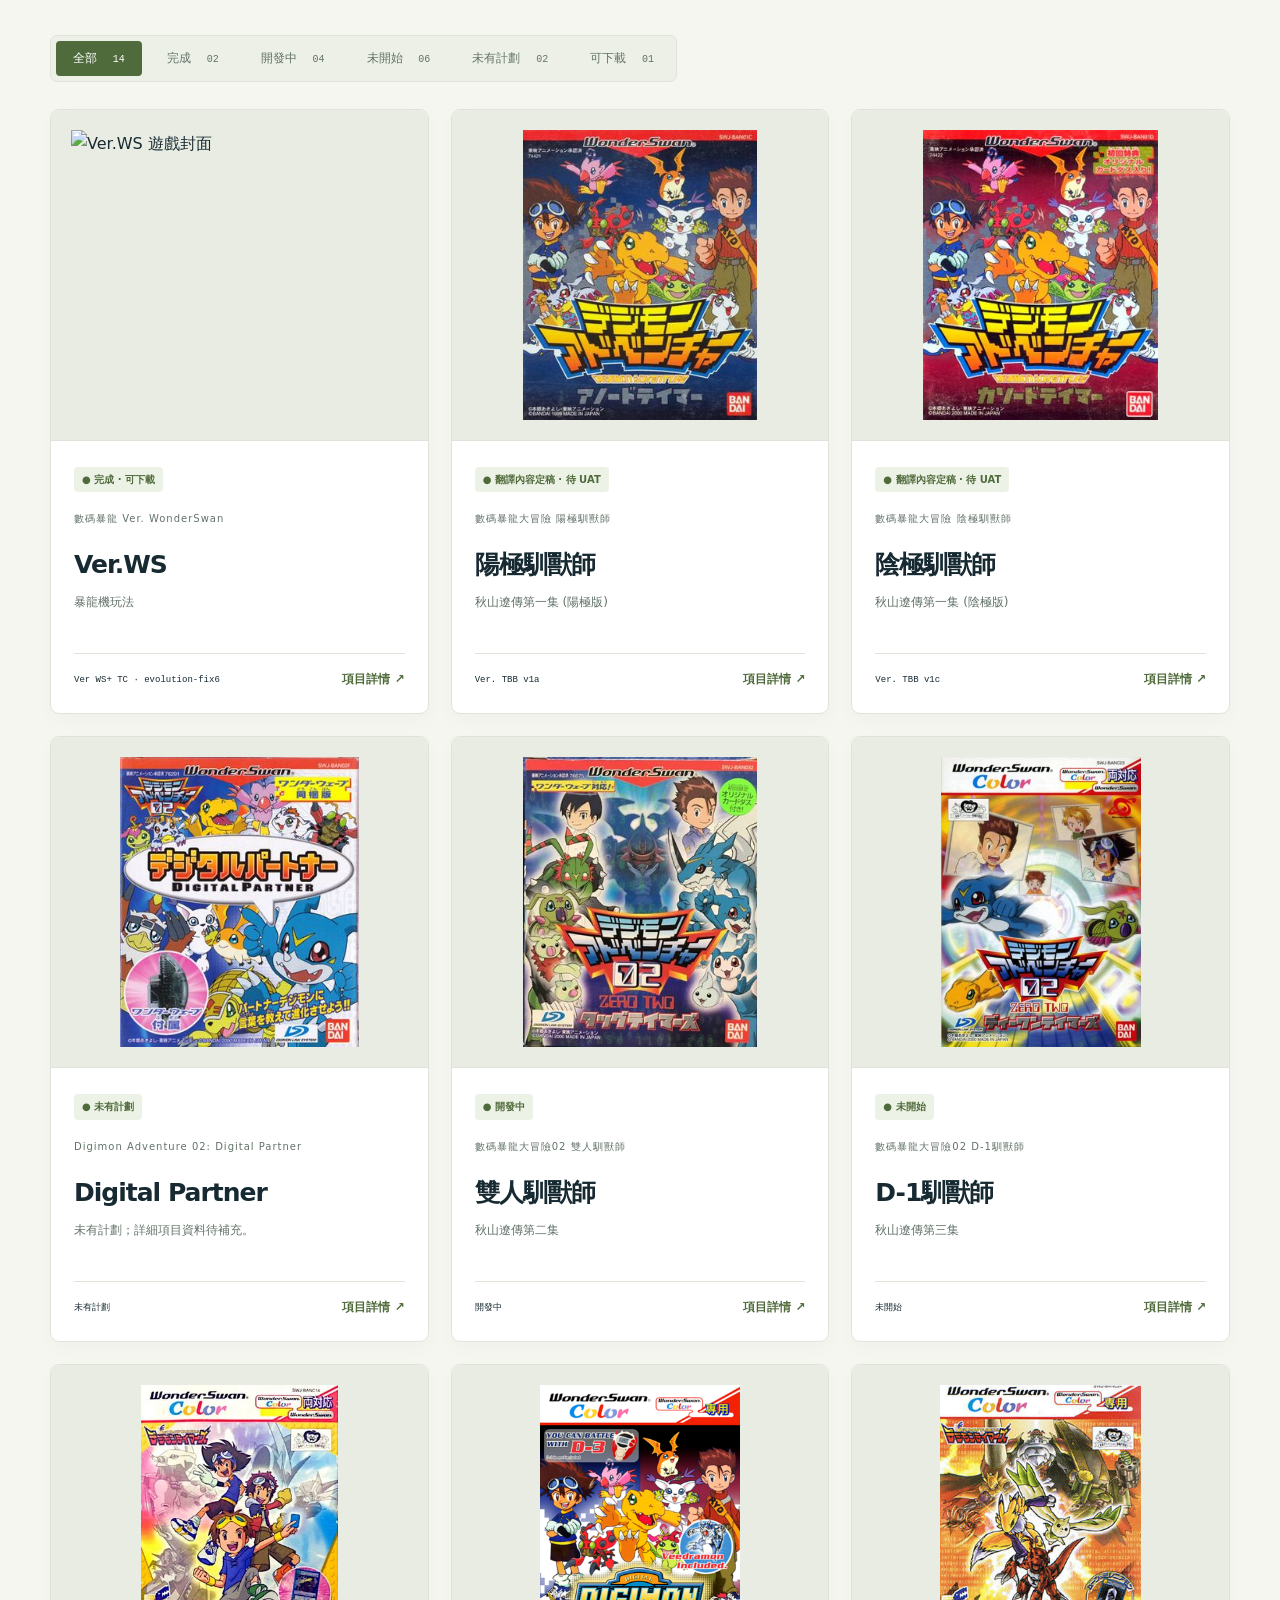
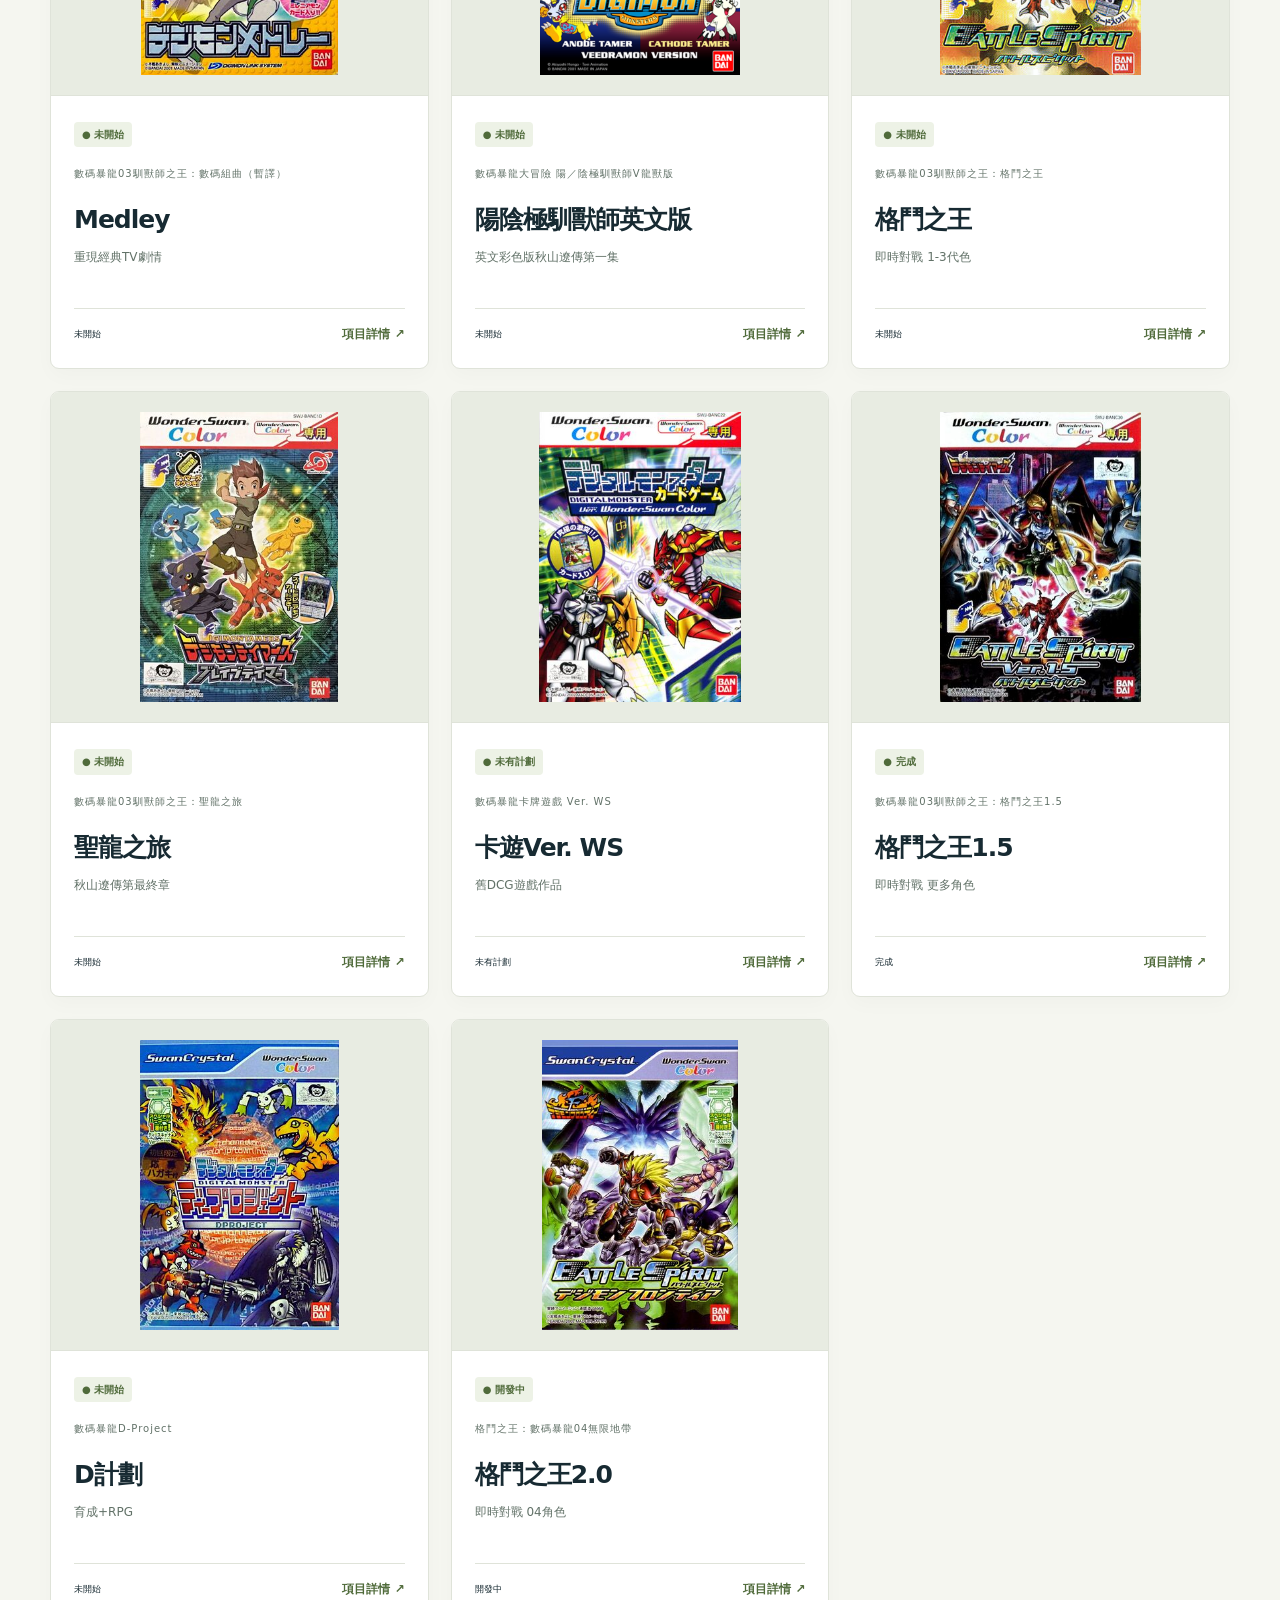
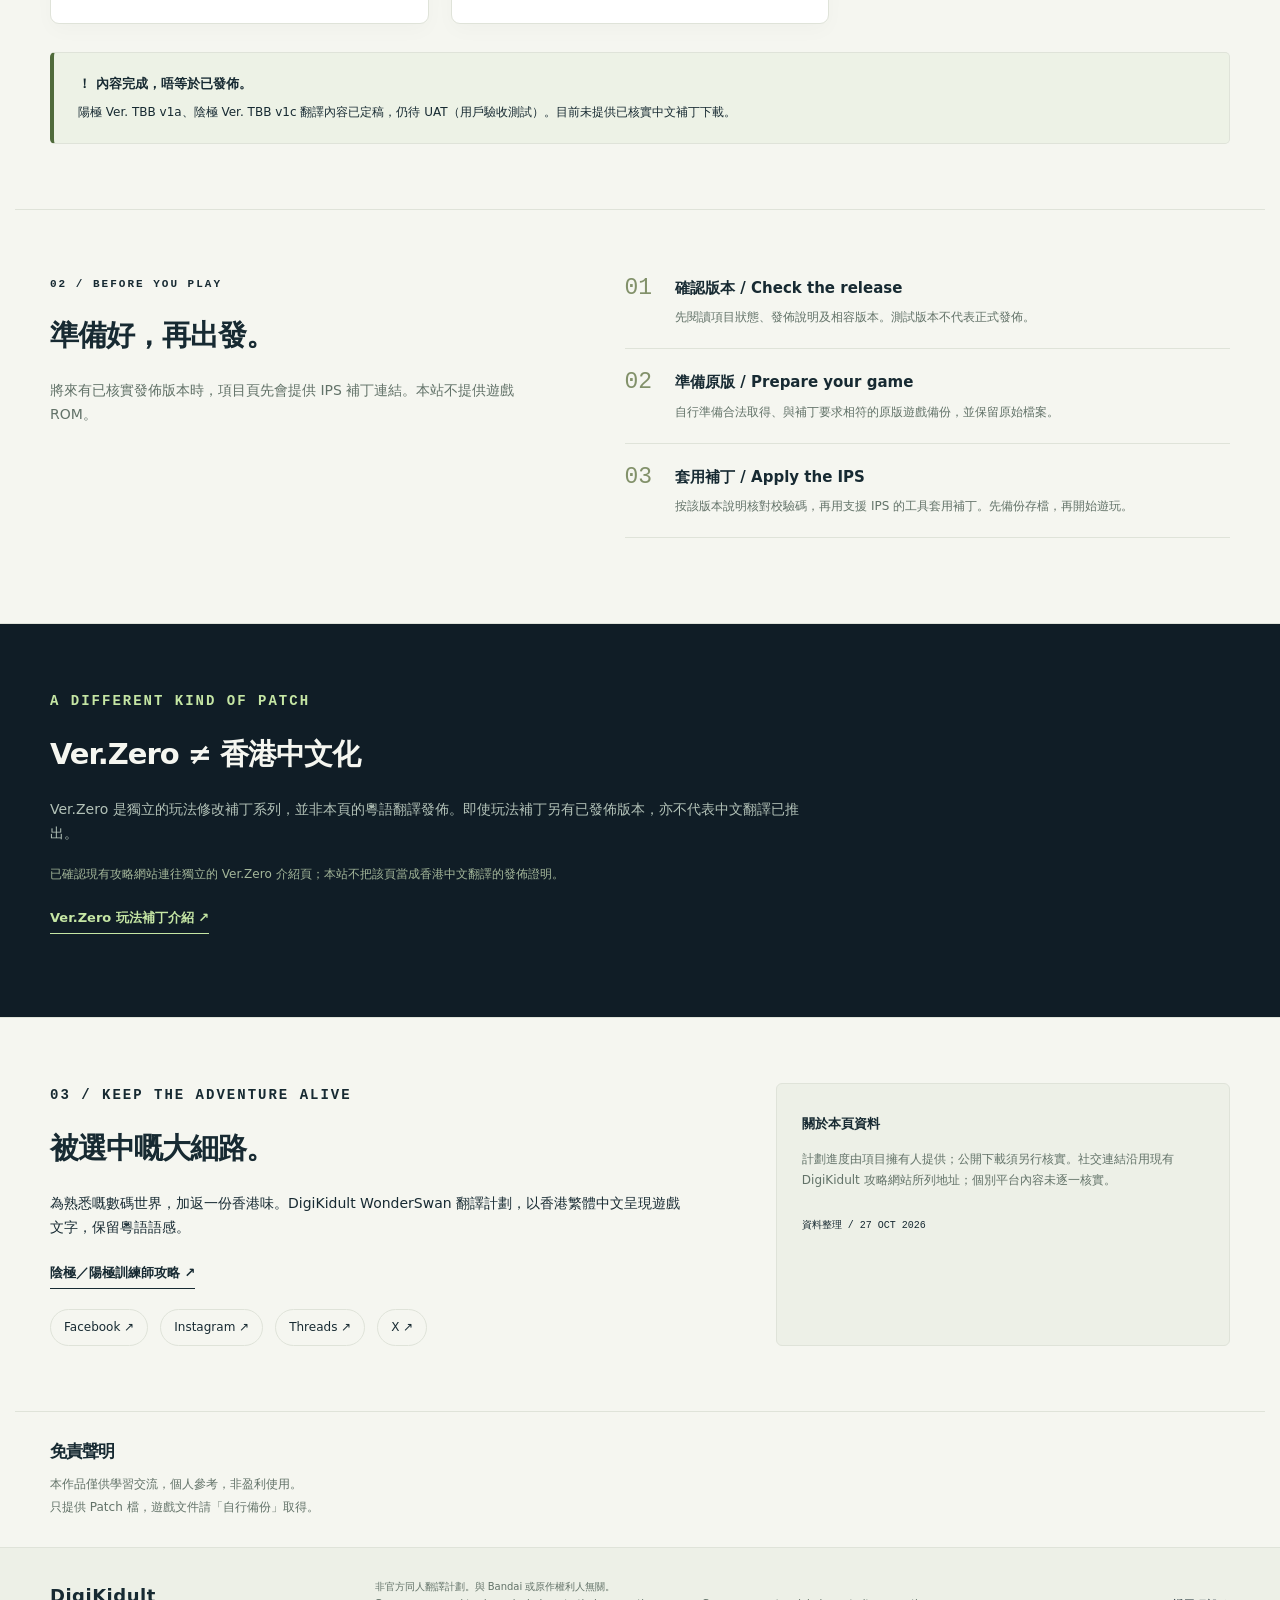
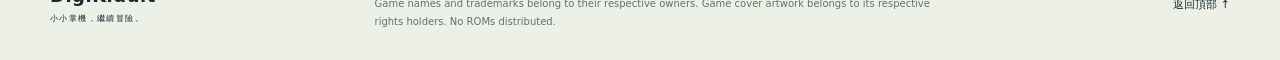
==== commit ce40e410: "Add files via upload" ====
--- a/index.html
+++ b/index.html
@@ -8,20 +8,20 @@
 <!-- CATALOG START -->
 <section class="section catalog" id="catalog"><div class="section-heading"><div><p class="eyebrow">WONDERSWAN / COMPLETE GAME LIST</p><h2>重遊數碼世界</h2></div><p>香港演譯・全系列計劃一覽<br><small>狀態由 DigiKidult 提供</small></p></div>
 <div class="catalog-summary"><span><strong>14</strong>遊戲／版本</span><span><strong>2</strong>完成</span><span><strong>4</strong>開發中</span><span><strong>6</strong>未開始</span><span><strong>2</strong>未有計劃</span></div>
-<div class="catalog-table" role="region" aria-label="完整遊戲計劃清單，可橫向捲動" tabindex="0"><table><caption>Digimon WonderSwan 遊戲計劃一覽</caption><thead><tr><th scope="col">Game</th><th scope="col">別名</th><th scope="col">Status</th><th scope="col">優化版本</th></tr></thead><tbody><tr><th scope="row"><div class="catalog-game"><a class="catalog-cover" href="assets/covers/ver-ws.jpg" target="_blank" rel="noopener" aria-label="查看數碼暴龍 Ver. WonderSwan原版封面大圖"><img src="assets/covers/ver-ws.jpg" alt="數碼暴龍 Ver. WonderSwan原版遊戲封面" width="76" height="96" loading="lazy"></a><span><a href="#project/ver-ws">數碼暴龍 Ver. WonderSwan ↗</a></span></div></th><td>Ver.WS</td><td><span class="catalog-status done">完成</span></td><td>Yes</td></tr>
-<tr><th scope="row"><div class="catalog-game"><a class="catalog-cover" href="assets/covers/anode.jpg" target="_blank" rel="noopener" aria-label="查看數碼暴龍大冒險 陽極馴獸師原版封面大圖"><img src="assets/covers/anode.jpg" alt="數碼暴龍大冒險 陽極馴獸師原版遊戲封面" width="76" height="96" loading="lazy"></a><span><a href="#project/anode-tamer">數碼暴龍大冒險 陽極馴獸師 ↗</a></span></div></th><td>陽極馴獸師</td><td><span class="catalog-status active">開發中</span></td><td>Yes</td></tr>
-<tr><th scope="row"><div class="catalog-game"><a class="catalog-cover" href="assets/covers/cathode.jpg" target="_blank" rel="noopener" aria-label="查看數碼暴龍大冒險 陰極馴獸師原版封面大圖"><img src="assets/covers/cathode.jpg" alt="數碼暴龍大冒險 陰極馴獸師原版遊戲封面" width="76" height="96" loading="lazy"></a><span><a href="#project/cathode-tamer">數碼暴龍大冒險 陰極馴獸師 ↗</a></span></div></th><td>陰極馴獸師</td><td><span class="catalog-status active">開發中</span></td><td>Yes</td></tr>
-<tr><th scope="row"><div class="catalog-game"><a class="catalog-cover" href="assets/covers/partner.jpg" target="_blank" rel="noopener" aria-label="查看Digimon Adventure 02: Digital Partner原版封面大圖"><img src="assets/covers/partner.jpg" alt="Digimon Adventure 02: Digital Partner原版遊戲封面" width="76" height="96" loading="lazy"></a><span><a href="#project/digital-partner">Digimon Adventure 02: Digital Partner ↗</a></span></div></th><td>Digital Partner</td><td><span class="catalog-status waiting">未有計劃</span></td><td>—</td></tr>
-<tr><th scope="row"><div class="catalog-game"><a class="catalog-cover" href="assets/covers/tag.jpg" target="_blank" rel="noopener" aria-label="查看數碼暴龍大冒險02 雙人馴獸師原版封面大圖"><img src="assets/covers/tag.jpg" alt="數碼暴龍大冒險02 雙人馴獸師原版遊戲封面" width="76" height="96" loading="lazy"></a><span><a href="#project/tag-tamers">數碼暴龍大冒險02 雙人馴獸師 ↗</a></span></div></th><td>雙人馴獸師</td><td><span class="catalog-status active">開發中</span></td><td>—</td></tr>
-<tr><th scope="row"><div class="catalog-game"><a class="catalog-cover" href="assets/covers/d1.jpg" target="_blank" rel="noopener" aria-label="查看數碼暴龍大冒險02 D-1馴獸師原版封面大圖"><img src="assets/covers/d1.jpg" alt="數碼暴龍大冒險02 D-1馴獸師原版遊戲封面" width="76" height="96" loading="lazy"></a><span><a href="#project/d1-tamers">數碼暴龍大冒險02 D-1馴獸師 ↗</a></span></div></th><td>D-1馴獸師</td><td><span class="catalog-status waiting">未開始</span></td><td>—</td></tr>
-<tr><th scope="row"><div class="catalog-game"><a class="catalog-cover" href="assets/covers/medley.jpg" target="_blank" rel="noopener" aria-label="查看數碼暴龍03馴獸師之王：數碼組曲（暫譯）原版封面大圖"><img src="assets/covers/medley.jpg" alt="數碼暴龍03馴獸師之王：數碼組曲（暫譯）原版遊戲封面" width="76" height="96" loading="lazy"></a><span><a href="#project/digimon-medley">數碼暴龍03馴獸師之王：數碼組曲（暫譯） ↗</a></span></div></th><td>Medley</td><td><span class="catalog-status waiting">未開始</span></td><td>—</td></tr>
-<tr><th scope="row"><div class="catalog-game"><a class="catalog-cover" href="assets/covers/veedramon.png" target="_blank" rel="noopener" aria-label="查看數碼暴龍大冒險 陽／陰極馴獸師V龍獸版原版封面大圖"><img src="assets/covers/veedramon.png" alt="數碼暴龍大冒險 陽／陰極馴獸師V龍獸版原版遊戲封面" width="76" height="96" loading="lazy"></a><span><a href="#project/veedramon-version">數碼暴龍大冒險 陽／陰極馴獸師V龍獸版 ↗</a></span></div></th><td>陽陰極馴獸師英文版</td><td><span class="catalog-status waiting">未開始</span></td><td>TBC</td></tr>
-<tr><th scope="row"><div class="catalog-game"><a class="catalog-cover" href="assets/covers/battle.jpg" target="_blank" rel="noopener" aria-label="查看數碼暴龍03馴獸師之王：格鬥之王原版封面大圖"><img src="assets/covers/battle.jpg" alt="數碼暴龍03馴獸師之王：格鬥之王原版遊戲封面" width="76" height="96" loading="lazy"></a><span><a href="#project/battle-spirit">數碼暴龍03馴獸師之王：格鬥之王 ↗</a></span></div></th><td>格鬥之王</td><td><span class="catalog-status waiting">未開始</span></td><td>—</td></tr>
-<tr><th scope="row"><div class="catalog-game"><a class="catalog-cover" href="assets/covers/brave.jpg" target="_blank" rel="noopener" aria-label="查看數碼暴龍03馴獸師之王：聖龍之旅原版封面大圖"><img src="assets/covers/brave.jpg" alt="數碼暴龍03馴獸師之王：聖龍之旅原版遊戲封面" width="76" height="96" loading="lazy"></a><span><a href="#project/brave-tamer">數碼暴龍03馴獸師之王：聖龍之旅 ↗</a></span></div></th><td>聖龍之旅</td><td><span class="catalog-status waiting">未開始</span></td><td>Yes</td></tr>
-<tr><th scope="row"><div class="catalog-game"><a class="catalog-cover" href="assets/covers/card.jpg" target="_blank" rel="noopener" aria-label="查看數碼暴龍卡牌遊戲 Ver. WS原版封面大圖"><img src="assets/covers/card.jpg" alt="數碼暴龍卡牌遊戲 Ver. WS原版遊戲封面" width="76" height="96" loading="lazy"></a><span><a href="#project/card-game-wsc">數碼暴龍卡牌遊戲 Ver. WS ↗</a></span></div></th><td>卡遊Ver. WS</td><td><span class="catalog-status waiting">未有計劃</span></td><td>—</td></tr>
-<tr><th scope="row"><div class="catalog-game"><a class="catalog-cover" href="assets/covers/battle15.jpg" target="_blank" rel="noopener" aria-label="查看數碼暴龍03馴獸師之王：格鬥之王1.5原版封面大圖"><img src="assets/covers/battle15.jpg" alt="數碼暴龍03馴獸師之王：格鬥之王1.5原版遊戲封面" width="76" height="96" loading="lazy"></a><span><a href="#project/battle-spirit-15">數碼暴龍03馴獸師之王：格鬥之王1.5 ↗</a></span></div></th><td>格鬥之王1.5</td><td><span class="catalog-status done">完成</span></td><td>—</td></tr>
-<tr><th scope="row"><div class="catalog-game"><a class="catalog-cover" href="assets/covers/dproject.jpg" target="_blank" rel="noopener" aria-label="查看數碼暴龍D-Project原版封面大圖"><img src="assets/covers/dproject.jpg" alt="數碼暴龍D-Project原版遊戲封面" width="76" height="96" loading="lazy"></a><span><a href="#project/d-project">數碼暴龍D-Project ↗</a></span></div></th><td>D計劃</td><td><span class="catalog-status waiting">未開始</span></td><td>—</td></tr>
-<tr><th scope="row"><div class="catalog-game"><a class="catalog-cover" href="assets/covers/frontier.jpg" target="_blank" rel="noopener" aria-label="查看格鬥之王：數碼暴龍04無限地帶原版封面大圖"><img src="assets/covers/frontier.jpg" alt="格鬥之王：數碼暴龍04無限地帶原版遊戲封面" width="76" height="96" loading="lazy"></a><span><a href="#project/battle-spirit-frontier">格鬥之王：數碼暴龍04無限地帶 ↗</a></span></div></th><td>格鬥之王2.0</td><td><span class="catalog-status active">開發中</span></td><td>—</td></tr></tbody></table></div>
+<div class="catalog-table" role="region" aria-label="完整遊戲計劃清單，可橫向捲動" tabindex="0"><table><caption>Digimon WonderSwan 遊戲計劃一覽</caption><thead><tr><th scope="col">Game</th><th scope="col">別名</th><th scope="col">Status</th><th scope="col">優化版本</th></tr></thead><tbody><tr><th scope="row"><div class="catalog-game"><a class="catalog-cover" href="assets/covers/ver-ws-tc.png" target="_blank" rel="noopener" aria-label="查看數碼暴龍 Ver. WonderSwan遊戲封面大圖"><img src="assets/covers/ver-ws-tc.png" alt="數碼暴龍 Ver. WonderSwan遊戲封面" width="76" height="96" loading="lazy"></a><span><a href="#project/ver-ws">數碼暴龍 Ver. WonderSwan ↗</a></span></div></th><td>Ver.WS</td><td><span class="catalog-status done">完成</span></td><td>Yes</td></tr>
+<tr><th scope="row"><div class="catalog-game"><a class="catalog-cover" href="assets/covers/anode.jpg" target="_blank" rel="noopener" aria-label="查看數碼暴龍大冒險 陽極馴獸師遊戲封面大圖"><img src="assets/covers/anode.jpg" alt="數碼暴龍大冒險 陽極馴獸師遊戲封面" width="76" height="96" loading="lazy"></a><span><a href="#project/anode-tamer">數碼暴龍大冒險 陽極馴獸師 ↗</a></span></div></th><td>陽極馴獸師</td><td><span class="catalog-status active">開發中</span></td><td>Yes</td></tr>
+<tr><th scope="row"><div class="catalog-game"><a class="catalog-cover" href="assets/covers/cathode.jpg" target="_blank" rel="noopener" aria-label="查看數碼暴龍大冒險 陰極馴獸師遊戲封面大圖"><img src="assets/covers/cathode.jpg" alt="數碼暴龍大冒險 陰極馴獸師遊戲封面" width="76" height="96" loading="lazy"></a><span><a href="#project/cathode-tamer">數碼暴龍大冒險 陰極馴獸師 ↗</a></span></div></th><td>陰極馴獸師</td><td><span class="catalog-status active">開發中</span></td><td>Yes</td></tr>
+<tr><th scope="row"><div class="catalog-game"><a class="catalog-cover" href="assets/covers/partner.jpg" target="_blank" rel="noopener" aria-label="查看Digimon Adventure 02: Digital Partner遊戲封面大圖"><img src="assets/covers/partner.jpg" alt="Digimon Adventure 02: Digital Partner遊戲封面" width="76" height="96" loading="lazy"></a><span><a href="#project/digital-partner">Digimon Adventure 02: Digital Partner ↗</a></span></div></th><td>Digital Partner</td><td><span class="catalog-status waiting">未有計劃</span></td><td>—</td></tr>
+<tr><th scope="row"><div class="catalog-game"><a class="catalog-cover" href="assets/covers/tag.jpg" target="_blank" rel="noopener" aria-label="查看數碼暴龍大冒險02 雙人馴獸師遊戲封面大圖"><img src="assets/covers/tag.jpg" alt="數碼暴龍大冒險02 雙人馴獸師遊戲封面" width="76" height="96" loading="lazy"></a><span><a href="#project/tag-tamers">數碼暴龍大冒險02 雙人馴獸師 ↗</a></span></div></th><td>雙人馴獸師</td><td><span class="catalog-status active">開發中</span></td><td>—</td></tr>
+<tr><th scope="row"><div class="catalog-game"><a class="catalog-cover" href="assets/covers/d1.jpg" target="_blank" rel="noopener" aria-label="查看數碼暴龍大冒險02 D-1馴獸師遊戲封面大圖"><img src="assets/covers/d1.jpg" alt="數碼暴龍大冒險02 D-1馴獸師遊戲封面" width="76" height="96" loading="lazy"></a><span><a href="#project/d1-tamers">數碼暴龍大冒險02 D-1馴獸師 ↗</a></span></div></th><td>D-1馴獸師</td><td><span class="catalog-status waiting">未開始</span></td><td>—</td></tr>
+<tr><th scope="row"><div class="catalog-game"><a class="catalog-cover" href="assets/covers/medley.jpg" target="_blank" rel="noopener" aria-label="查看數碼暴龍03馴獸師之王：數碼組曲（暫譯）遊戲封面大圖"><img src="assets/covers/medley.jpg" alt="數碼暴龍03馴獸師之王：數碼組曲（暫譯）遊戲封面" width="76" height="96" loading="lazy"></a><span><a href="#project/digimon-medley">數碼暴龍03馴獸師之王：數碼組曲（暫譯） ↗</a></span></div></th><td>Medley</td><td><span class="catalog-status waiting">未開始</span></td><td>—</td></tr>
+<tr><th scope="row"><div class="catalog-game"><a class="catalog-cover" href="assets/covers/veedramon.png" target="_blank" rel="noopener" aria-label="查看數碼暴龍大冒險 陽／陰極馴獸師V龍獸版遊戲封面大圖"><img src="assets/covers/veedramon.png" alt="數碼暴龍大冒險 陽／陰極馴獸師V龍獸版遊戲封面" width="76" height="96" loading="lazy"></a><span><a href="#project/veedramon-version">數碼暴龍大冒險 陽／陰極馴獸師V龍獸版 ↗</a></span></div></th><td>陽陰極馴獸師英文版</td><td><span class="catalog-status waiting">未開始</span></td><td>TBC</td></tr>
+<tr><th scope="row"><div class="catalog-game"><a class="catalog-cover" href="assets/covers/battle.jpg" target="_blank" rel="noopener" aria-label="查看數碼暴龍03馴獸師之王：格鬥之王遊戲封面大圖"><img src="assets/covers/battle.jpg" alt="數碼暴龍03馴獸師之王：格鬥之王遊戲封面" width="76" height="96" loading="lazy"></a><span><a href="#project/battle-spirit">數碼暴龍03馴獸師之王：格鬥之王 ↗</a></span></div></th><td>格鬥之王</td><td><span class="catalog-status waiting">未開始</span></td><td>—</td></tr>
+<tr><th scope="row"><div class="catalog-game"><a class="catalog-cover" href="assets/covers/brave.jpg" target="_blank" rel="noopener" aria-label="查看數碼暴龍03馴獸師之王：聖龍之旅遊戲封面大圖"><img src="assets/covers/brave.jpg" alt="數碼暴龍03馴獸師之王：聖龍之旅遊戲封面" width="76" height="96" loading="lazy"></a><span><a href="#project/brave-tamer">數碼暴龍03馴獸師之王：聖龍之旅 ↗</a></span></div></th><td>聖龍之旅</td><td><span class="catalog-status waiting">未開始</span></td><td>Yes</td></tr>
+<tr><th scope="row"><div class="catalog-game"><a class="catalog-cover" href="assets/covers/card.jpg" target="_blank" rel="noopener" aria-label="查看數碼暴龍卡牌遊戲 Ver. WS遊戲封面大圖"><img src="assets/covers/card.jpg" alt="數碼暴龍卡牌遊戲 Ver. WS遊戲封面" width="76" height="96" loading="lazy"></a><span><a href="#project/card-game-wsc">數碼暴龍卡牌遊戲 Ver. WS ↗</a></span></div></th><td>卡遊Ver. WS</td><td><span class="catalog-status waiting">未有計劃</span></td><td>—</td></tr>
+<tr><th scope="row"><div class="catalog-game"><a class="catalog-cover" href="assets/covers/battle15.jpg" target="_blank" rel="noopener" aria-label="查看數碼暴龍03馴獸師之王：格鬥之王1.5遊戲封面大圖"><img src="assets/covers/battle15.jpg" alt="數碼暴龍03馴獸師之王：格鬥之王1.5遊戲封面" width="76" height="96" loading="lazy"></a><span><a href="#project/battle-spirit-15">數碼暴龍03馴獸師之王：格鬥之王1.5 ↗</a></span></div></th><td>格鬥之王1.5</td><td><span class="catalog-status done">完成</span></td><td>—</td></tr>
+<tr><th scope="row"><div class="catalog-game"><a class="catalog-cover" href="assets/covers/dproject.jpg" target="_blank" rel="noopener" aria-label="查看數碼暴龍D-Project遊戲封面大圖"><img src="assets/covers/dproject.jpg" alt="數碼暴龍D-Project遊戲封面" width="76" height="96" loading="lazy"></a><span><a href="#project/d-project">數碼暴龍D-Project ↗</a></span></div></th><td>D計劃</td><td><span class="catalog-status waiting">未開始</span></td><td>—</td></tr>
+<tr><th scope="row"><div class="catalog-game"><a class="catalog-cover" href="assets/covers/frontier.jpg" target="_blank" rel="noopener" aria-label="查看格鬥之王：數碼暴龍04無限地帶遊戲封面大圖"><img src="assets/covers/frontier.jpg" alt="格鬥之王：數碼暴龍04無限地帶遊戲封面" width="76" height="96" loading="lazy"></a><span><a href="#project/battle-spirit-frontier">格鬥之王：數碼暴龍04無限地帶 ↗</a></span></div></th><td>格鬥之王2.0</td><td><span class="catalog-status active">開發中</span></td><td>—</td></tr></tbody></table></div>
 <p class="catalog-key">「完成」為項目開發狀態，不代表已有公開下載。「優化版本」沿用項目資料：Yes＝有；TBC＝待確認；—＝未提供資料。優化版本與中文翻譯的發佈狀態分開處理。</p>
 <p class="catalog-key">V龍獸版為香港英文版本；「格鬥之王2.0」為本頁別名。每個作品均可由遊戲名稱開啟獨立詳情頁；未提供的介紹及版本資料標示為待補充。</p></section>
 <!-- CATALOG END -->
--- a/reference.css
+++ b/reference.css
@@ -21,3 +21,4 @@
 
 .download-panel p{overflow-wrap:anywhere}.detail-columns>*{min-width:0}
 
+.version-picker{margin:0 0 20px}.version-picker label{display:block;font-size:12px;font-weight:650;margin-bottom:8px}.version-picker select{width:100%;min-width:0;background:var(--paper);color:var(--ink);border:1px solid var(--line);border-radius:4px;padding:12px;font:inherit;font-size:14px}.version-picker select:focus-visible{outline:3px solid var(--green);outline-offset:3px}.release-state{min-height:25px}
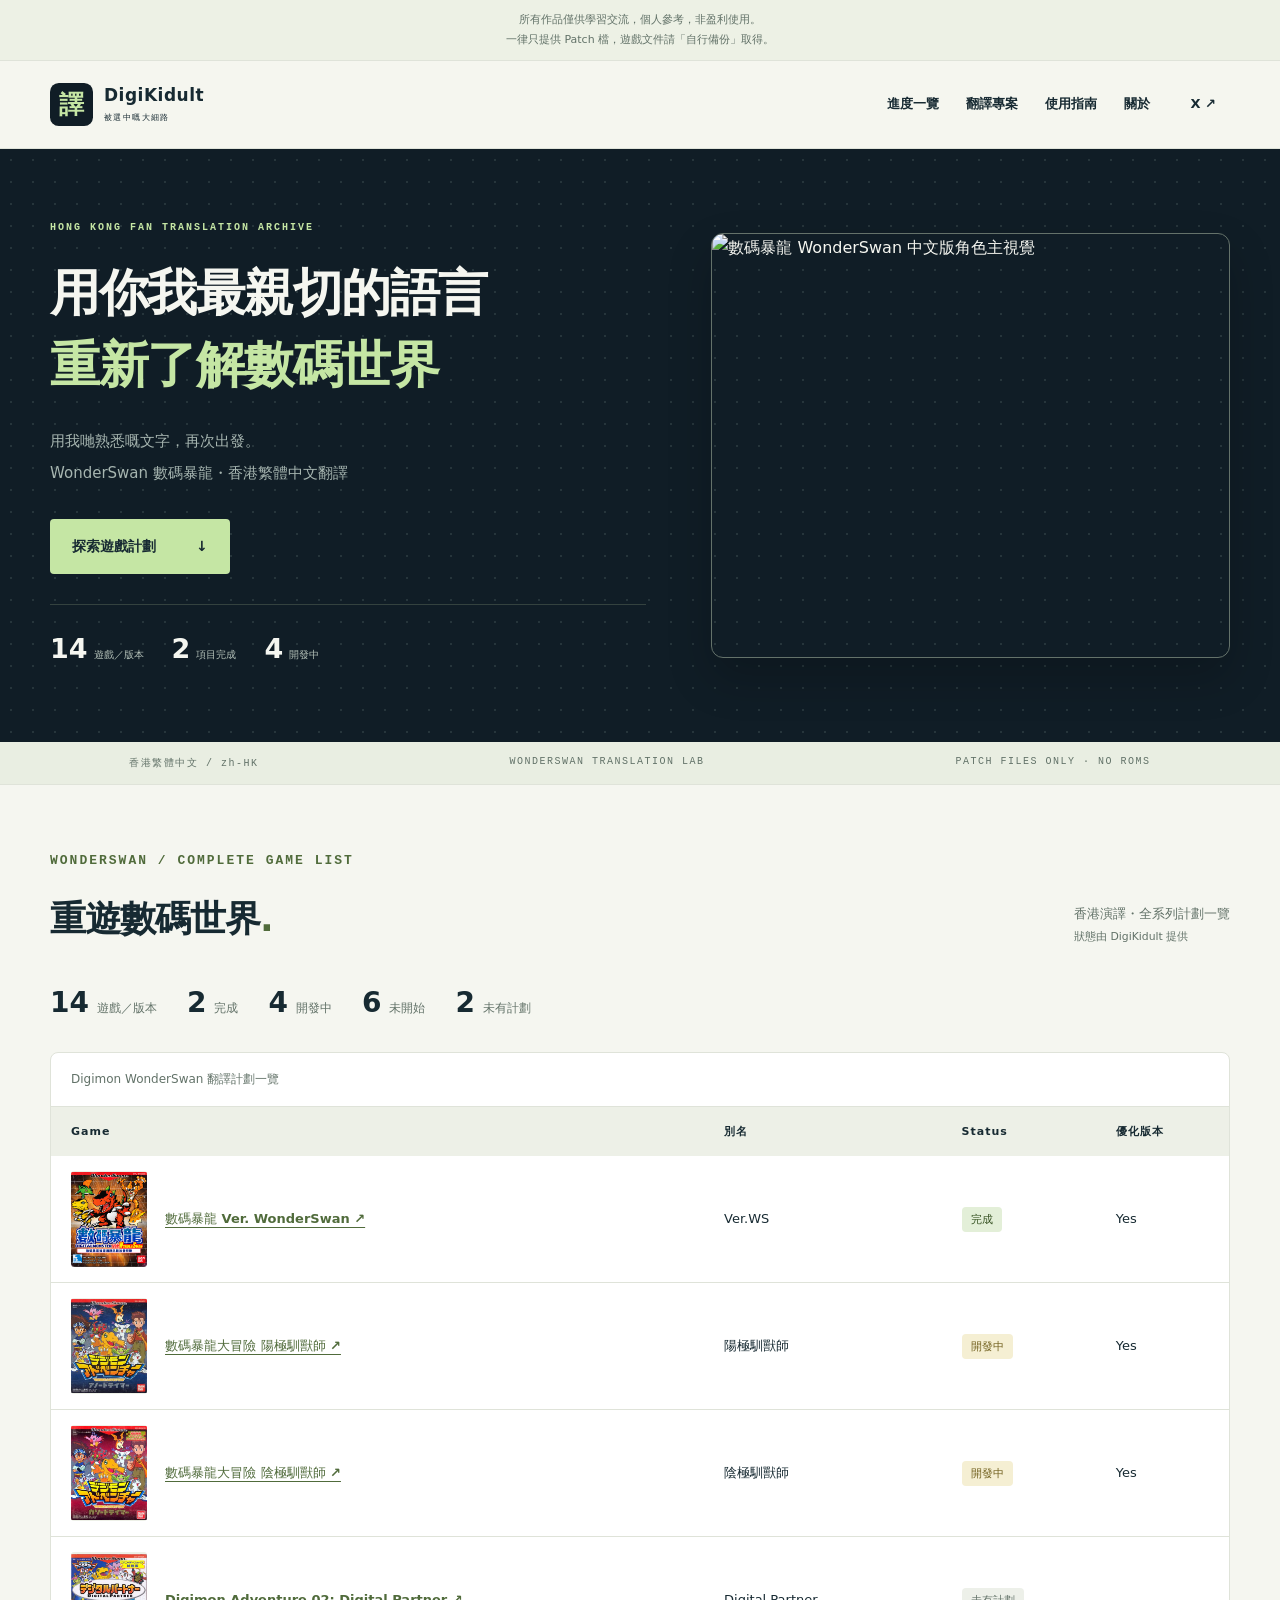
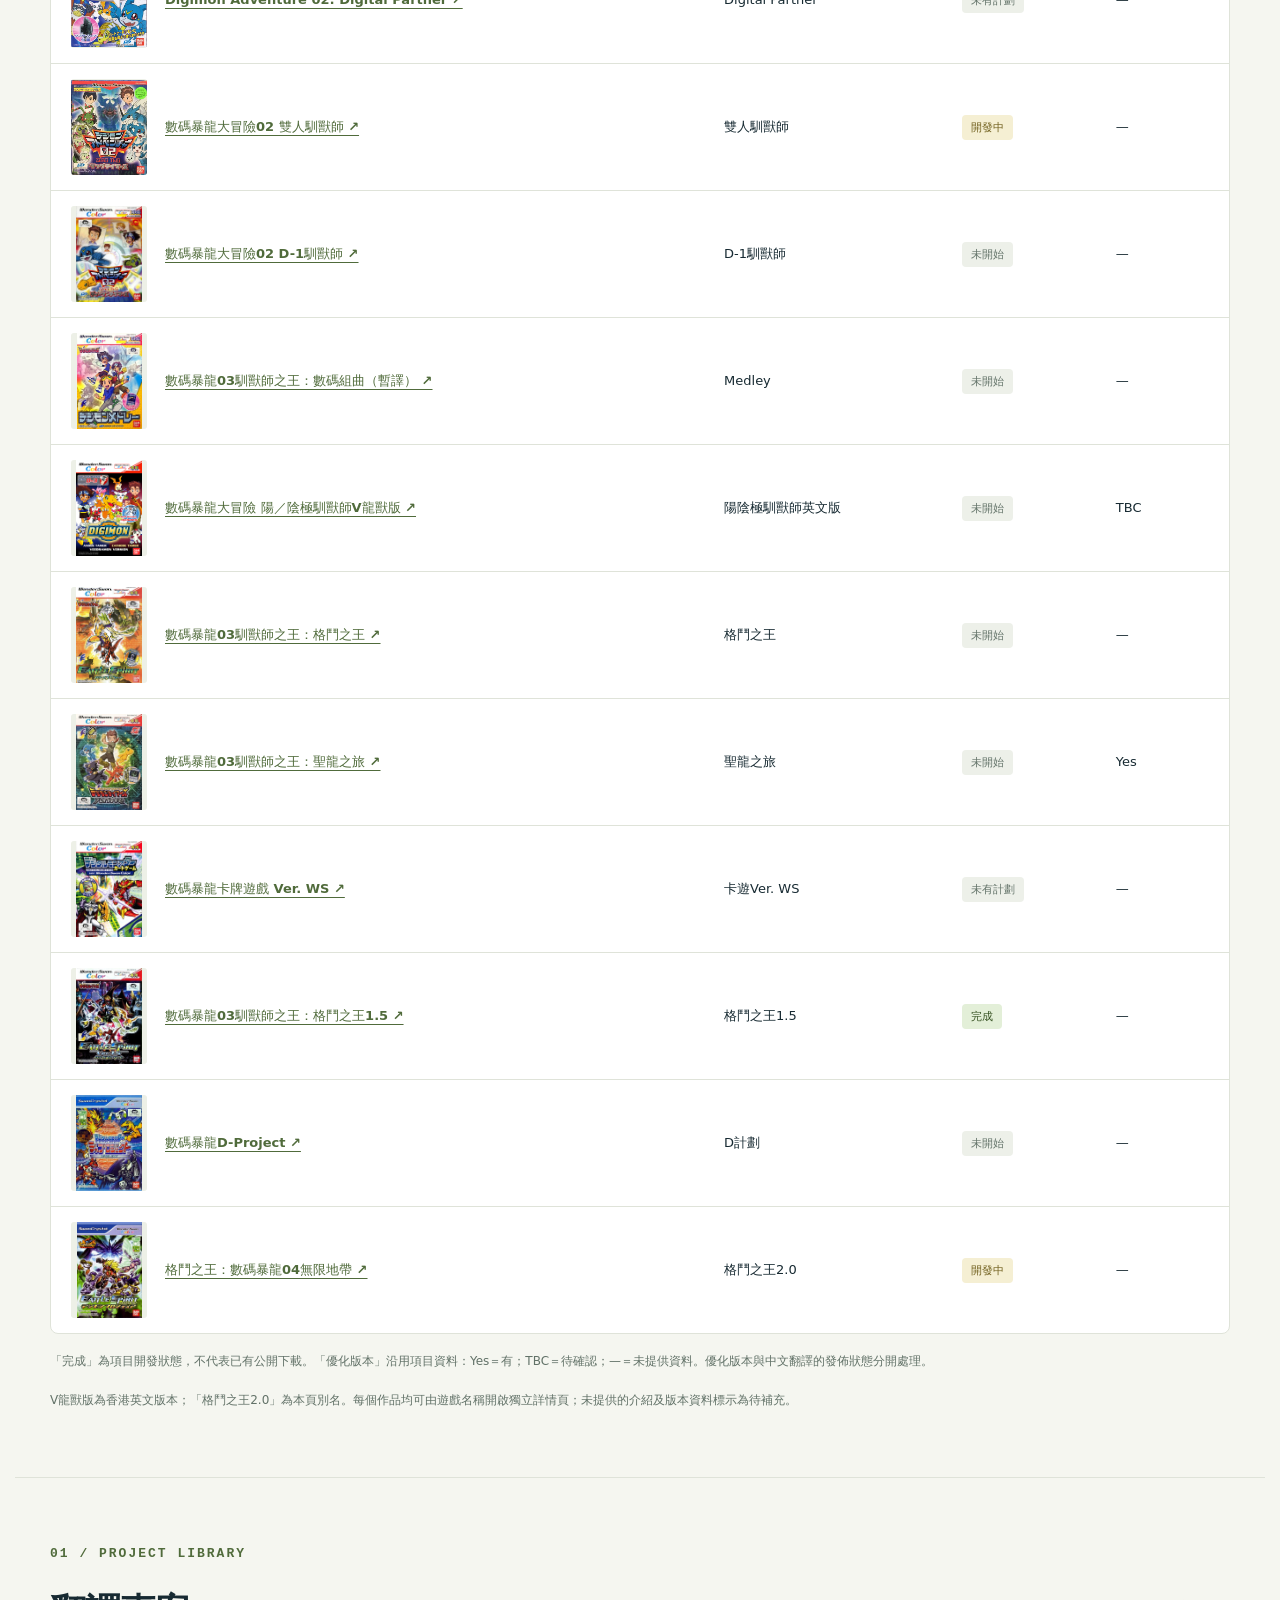
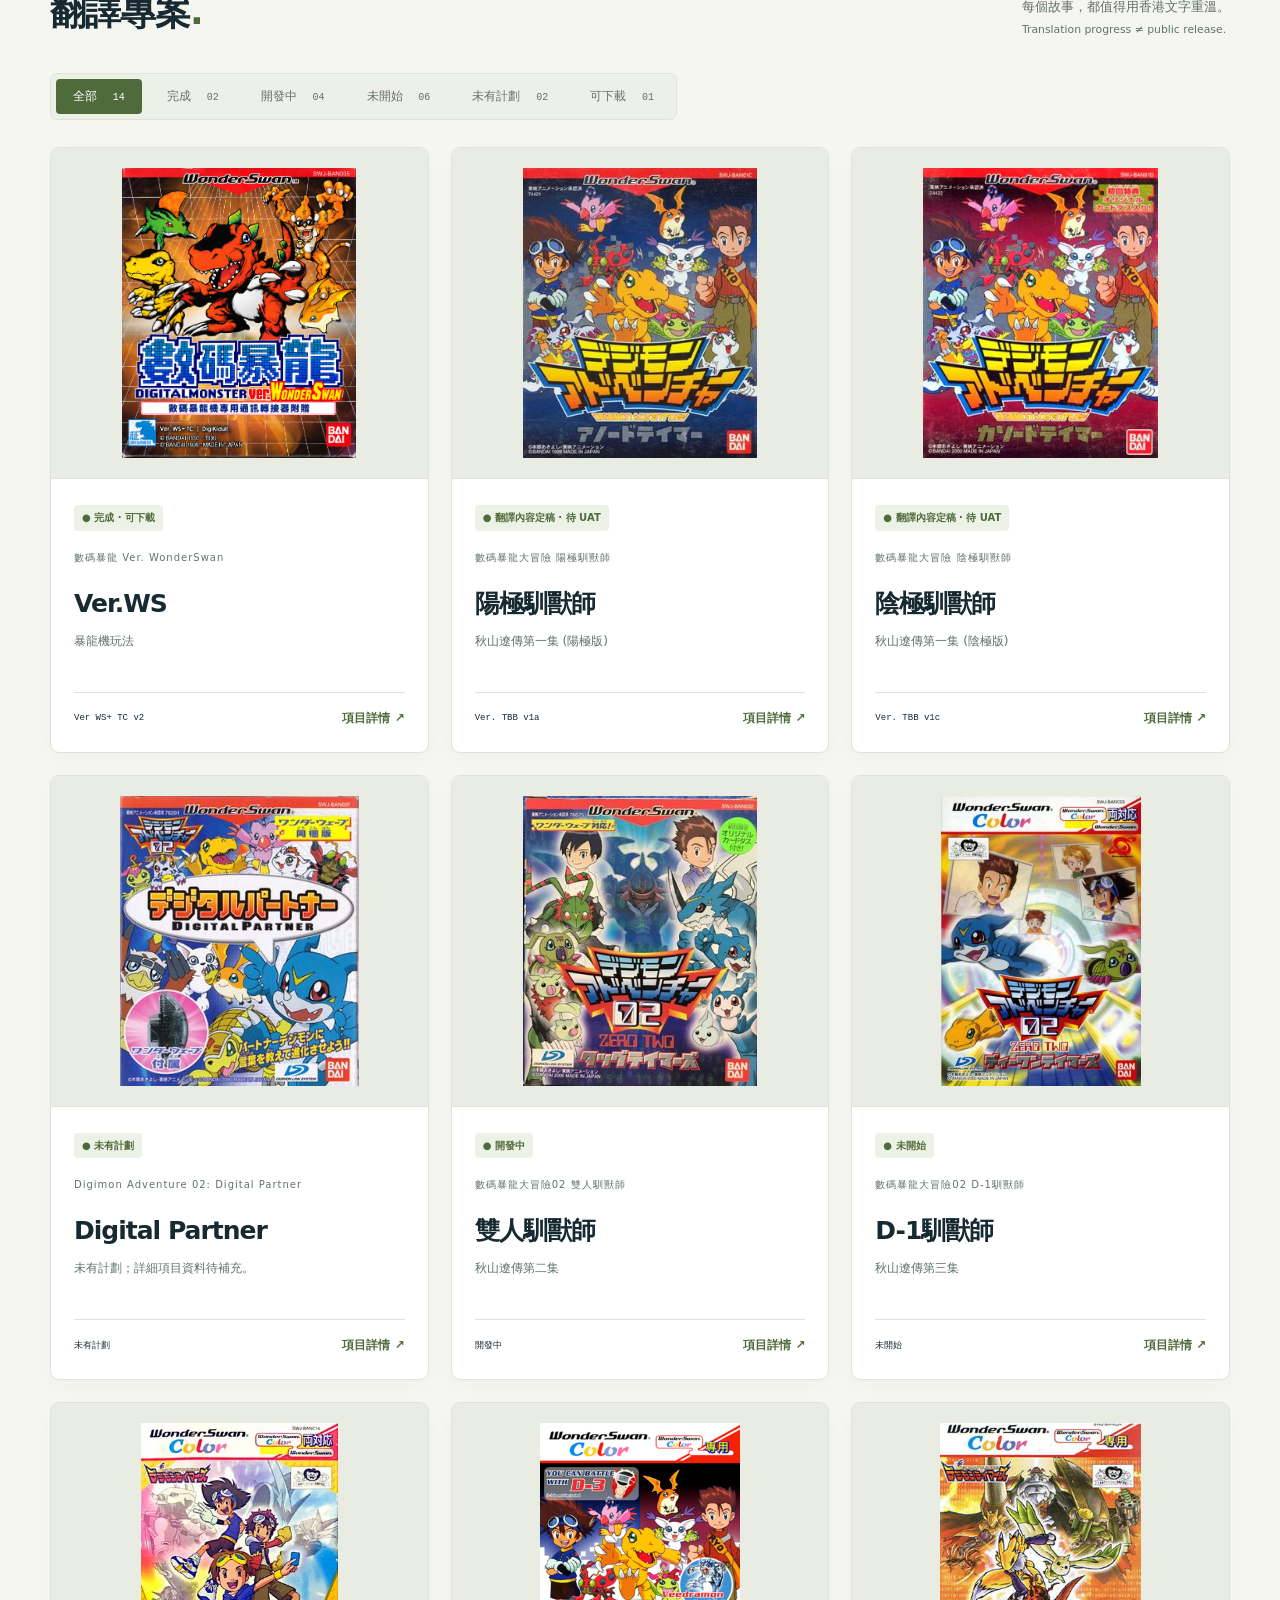
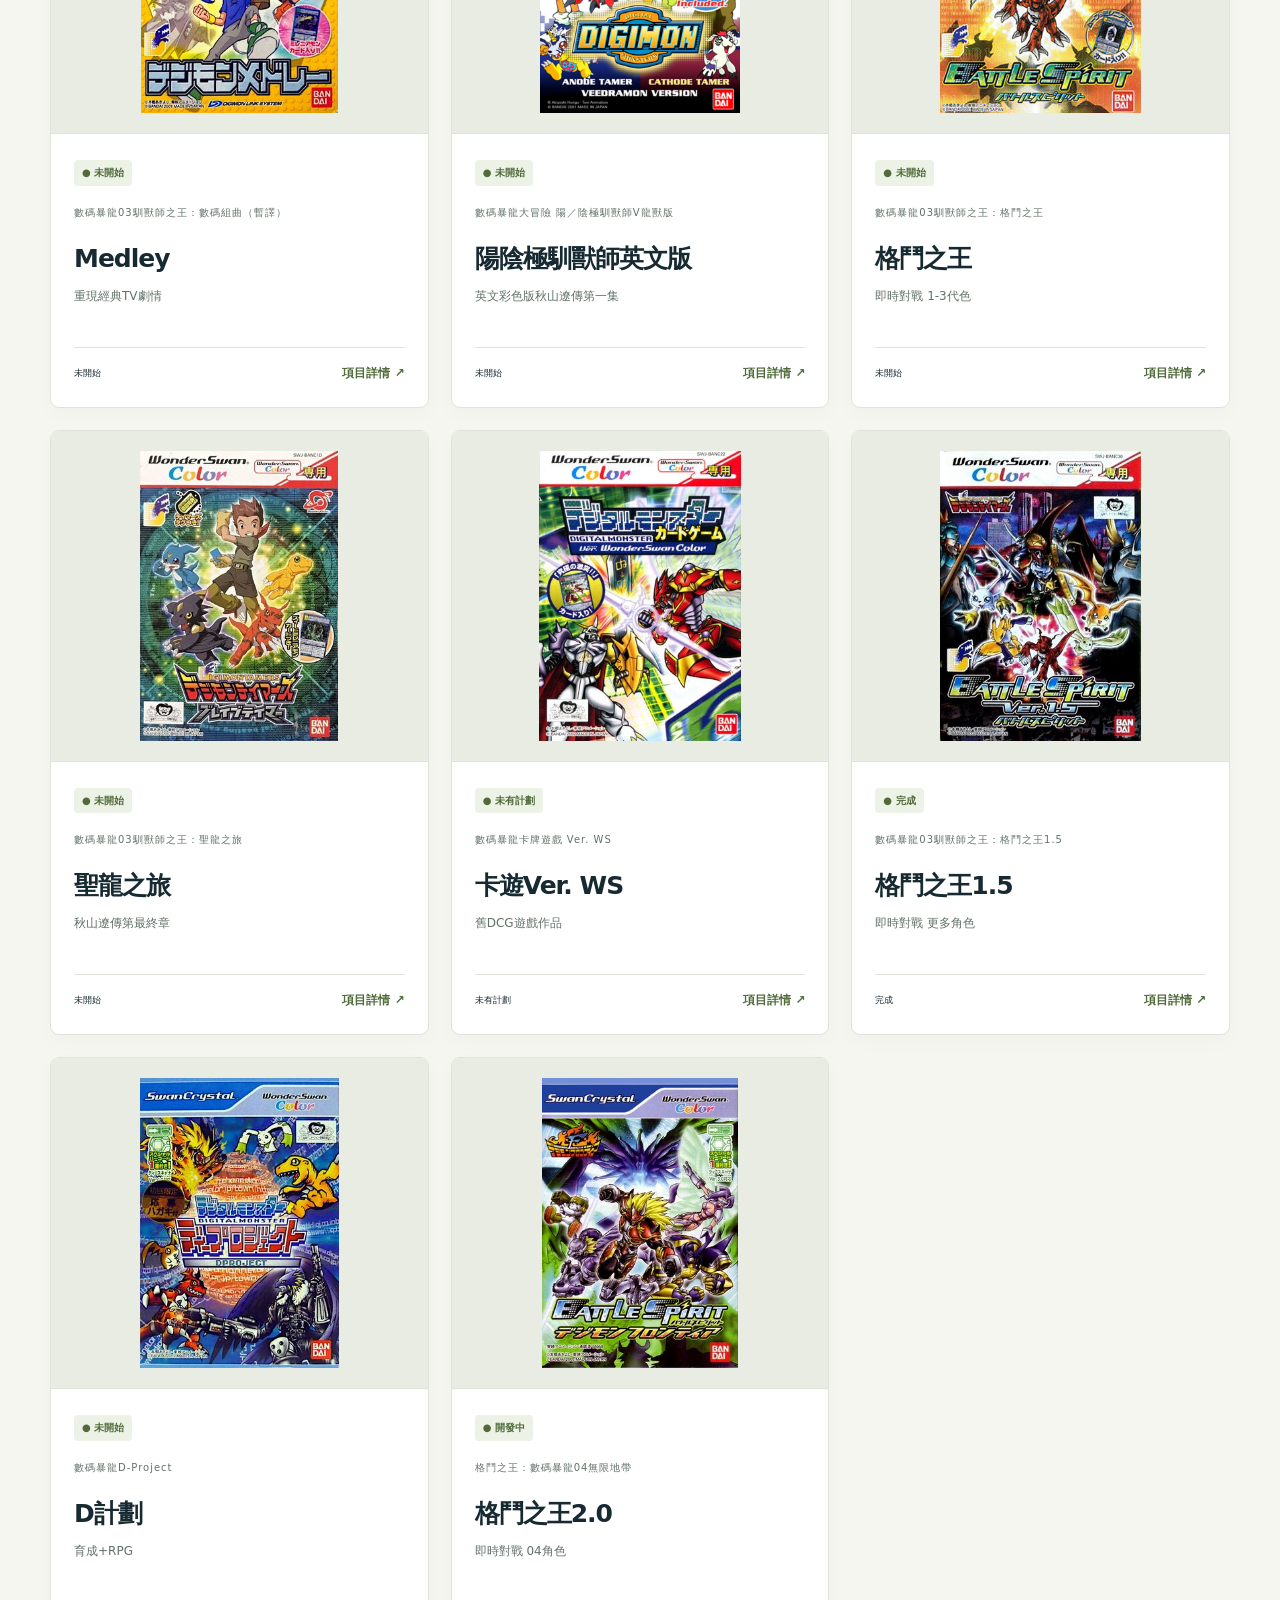
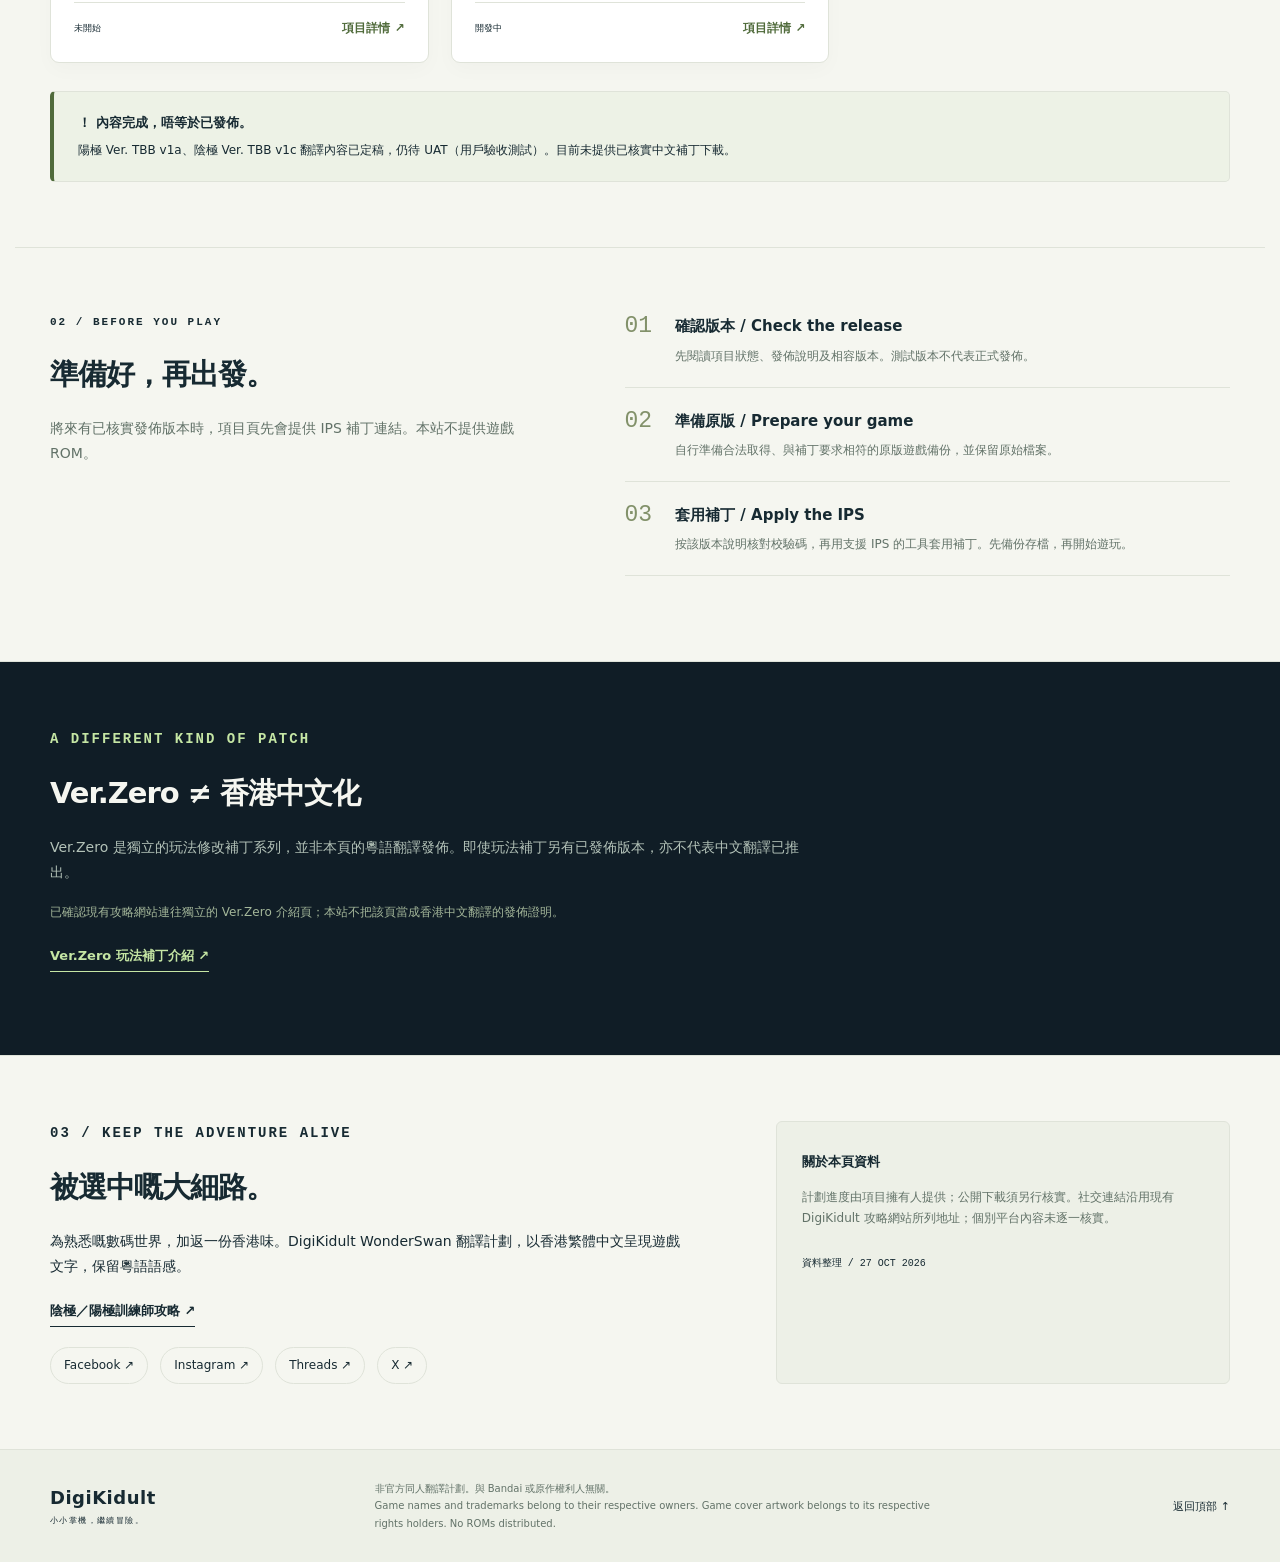
==== commit 5f42884a: "Add files via upload" ====
--- a/index.html
+++ b/index.html
@@ -2,13 +2,14 @@
 <html lang="zh-HK">
 <head><meta charset="utf-8"><meta name="viewport" content="width=device-width, initial-scale=1"><meta name="theme-color" content="#d8e0c5"><meta name="description" content="DigiKidult WonderSwan 香港繁體中文翻譯計劃。查看翻譯進度、版本資訊及已核實發佈的補丁。"><title>DigiKidult — WonderSwan 香港中文化</title><link rel="icon" href="assets/mark.svg" type="image/svg+xml"><link rel="stylesheet" href="style.css"><link rel="stylesheet" href="reference.css"><script defer src="projects.js"></script><script defer src="app.js"></script></head>
 <body><a class="skip" href="#main">跳至內容 / Skip to content</a>
-<header><a class="brand" href="#home"><img src="assets/mark.svg" width="36" height="36" alt=""><span>DigiKidult<small>被選中嘅大細路</small></span></a><nav aria-label="主選單"><a href="#catalog">遊戲一覽</a><a href="#projects">翻譯計劃</a><a href="#guide">使用指南</a><a href="#about">關於</a><a class="social" href="https://x.com/DigiKidult" target="_blank" rel="noopener noreferrer">X ↗</a></nav></header>
-<main id="main"><div id="home-view"><section class="hero" id="home"><div><p class="eyebrow">HONG KONG FAN TRANSLATION ARCHIVE</p><h1>重遊WS數碼世界<br><span>不一樣香港演譯</span></h1><p class="intro">用我哋熟悉嘅文字，再次出發。<br>WonderSwan 數碼暴龍・香港繁體中文翻譯</p><a class="button" href="#catalog">探索遊戲計劃 <span>↓</span></a><div class="hero-stats"><span><strong>14</strong>遊戲／版本</span><span><strong>2</strong>項目完成</span><span><strong>4</strong>開發中</span></div></div><img class="hero-art" src="assets/hero.svg" width="720" height="560" alt="DigiKidult 香港中文化計劃原創主視覺"></section>
+<aside class="site-reminder" aria-label="使用提醒"><p>所有作品僅供學習交流，個人參考，非盈利使用。<br>一律只提供 Patch 檔，遊戲文件請「自行備份」取得。</p></aside>
+<header><a class="brand" href="#home"><img src="assets/mark.svg" width="36" height="36" alt=""><span>DigiKidult<small>被選中嘅大細路</small></span></a><nav aria-label="主選單"><a href="#catalog">進度一覽</a><a href="#projects">翻譯專案</a><a href="#guide">使用指南</a><a href="#about">關於</a><a class="social" href="https://x.com/DigiKidult" target="_blank" rel="noopener noreferrer">X ↗</a></nav></header>
+<main id="main"><div id="home-view"><section class="hero" id="home"><div><p class="eyebrow">HONG KONG FAN TRANSLATION ARCHIVE</p><h1>用你我最親切的語言<br><span>重新了解數碼世界</span></h1><p class="intro">用我哋熟悉嘅文字，再次出發。<br>WonderSwan 數碼暴龍・香港繁體中文翻譯</p><a class="button" href="#catalog">探索遊戲計劃 <span>↓</span></a><div class="hero-stats"><span><strong>14</strong>遊戲／版本</span><span><strong>2</strong>項目完成</span><span><strong>4</strong>開發中</span></div></div><div class="kv-frame"><img class="hero-art" src="assets/ver-ws-kv.png" width="1126" height="1397" alt="數碼暴龍 WonderSwan 中文版角色主視覺"></div></section>
 <div class="ticker"><span>香港繁體中文 / zh-HK</span><span>WONDERSWAN TRANSLATION LAB</span><span>PATCH FILES ONLY · NO ROMS</span></div>
 <!-- CATALOG START -->
 <section class="section catalog" id="catalog"><div class="section-heading"><div><p class="eyebrow">WONDERSWAN / COMPLETE GAME LIST</p><h2>重遊數碼世界</h2></div><p>香港演譯・全系列計劃一覽<br><small>狀態由 DigiKidult 提供</small></p></div>
 <div class="catalog-summary"><span><strong>14</strong>遊戲／版本</span><span><strong>2</strong>完成</span><span><strong>4</strong>開發中</span><span><strong>6</strong>未開始</span><span><strong>2</strong>未有計劃</span></div>
-<div class="catalog-table" role="region" aria-label="完整遊戲計劃清單，可橫向捲動" tabindex="0"><table><caption>Digimon WonderSwan 遊戲計劃一覽</caption><thead><tr><th scope="col">Game</th><th scope="col">別名</th><th scope="col">Status</th><th scope="col">優化版本</th></tr></thead><tbody><tr><th scope="row"><div class="catalog-game"><a class="catalog-cover" href="assets/covers/ver-ws-tc.png" target="_blank" rel="noopener" aria-label="查看數碼暴龍 Ver. WonderSwan遊戲封面大圖"><img src="assets/covers/ver-ws-tc.png" alt="數碼暴龍 Ver. WonderSwan遊戲封面" width="76" height="96" loading="lazy"></a><span><a href="#project/ver-ws">數碼暴龍 Ver. WonderSwan ↗</a></span></div></th><td>Ver.WS</td><td><span class="catalog-status done">完成</span></td><td>Yes</td></tr>
+<div class="catalog-table" role="region" aria-label="完整遊戲計劃清單，可橫向捲動" tabindex="0"><table><caption>Digimon WonderSwan 翻譯計劃一覽</caption><thead><tr><th scope="col">Game</th><th scope="col">別名</th><th scope="col">Status</th><th scope="col">優化版本</th></tr></thead><tbody><tr><th scope="row"><div class="catalog-game"><a class="catalog-cover" href="assets/covers/ver-ws-tc.png" target="_blank" rel="noopener" aria-label="查看數碼暴龍 Ver. WonderSwan遊戲封面大圖"><img src="assets/covers/ver-ws-tc.png" alt="數碼暴龍 Ver. WonderSwan遊戲封面" width="76" height="96" loading="lazy"></a><span><a href="#project/ver-ws">數碼暴龍 Ver. WonderSwan ↗</a></span></div></th><td>Ver.WS</td><td><span class="catalog-status done">完成</span></td><td>Yes</td></tr>
 <tr><th scope="row"><div class="catalog-game"><a class="catalog-cover" href="assets/covers/anode.jpg" target="_blank" rel="noopener" aria-label="查看數碼暴龍大冒險 陽極馴獸師遊戲封面大圖"><img src="assets/covers/anode.jpg" alt="數碼暴龍大冒險 陽極馴獸師遊戲封面" width="76" height="96" loading="lazy"></a><span><a href="#project/anode-tamer">數碼暴龍大冒險 陽極馴獸師 ↗</a></span></div></th><td>陽極馴獸師</td><td><span class="catalog-status active">開發中</span></td><td>Yes</td></tr>
 <tr><th scope="row"><div class="catalog-game"><a class="catalog-cover" href="assets/covers/cathode.jpg" target="_blank" rel="noopener" aria-label="查看數碼暴龍大冒險 陰極馴獸師遊戲封面大圖"><img src="assets/covers/cathode.jpg" alt="數碼暴龍大冒險 陰極馴獸師遊戲封面" width="76" height="96" loading="lazy"></a><span><a href="#project/cathode-tamer">數碼暴龍大冒險 陰極馴獸師 ↗</a></span></div></th><td>陰極馴獸師</td><td><span class="catalog-status active">開發中</span></td><td>Yes</td></tr>
 <tr><th scope="row"><div class="catalog-game"><a class="catalog-cover" href="assets/covers/partner.jpg" target="_blank" rel="noopener" aria-label="查看Digimon Adventure 02: Digital Partner遊戲封面大圖"><img src="assets/covers/partner.jpg" alt="Digimon Adventure 02: Digital Partner遊戲封面" width="76" height="96" loading="lazy"></a><span><a href="#project/digital-partner">Digimon Adventure 02: Digital Partner ↗</a></span></div></th><td>Digital Partner</td><td><span class="catalog-status waiting">未有計劃</span></td><td>—</td></tr>
@@ -25,9 +26,9 @@
 <p class="catalog-key">「完成」為項目開發狀態，不代表已有公開下載。「優化版本」沿用項目資料：Yes＝有；TBC＝待確認；—＝未提供資料。優化版本與中文翻譯的發佈狀態分開處理。</p>
 <p class="catalog-key">V龍獸版為香港英文版本；「格鬥之王2.0」為本頁別名。每個作品均可由遊戲名稱開啟獨立詳情頁；未提供的介紹及版本資料標示為待補充。</p></section>
 <!-- CATALOG END -->
-<section id="projects" class="section"><div class="section-heading"><div><p class="eyebrow">01 / PROJECT LIBRARY</p><h2>作品專頁<span>詳細進度</span></h2></div><p>每個故事，都值得用香港文字重溫。<br><small>Translation progress ≠ public release.</small></p></div><div class="filters" role="group" aria-label="篩選計劃"><button aria-pressed="true" data-filter="all">全部 <span>14</span></button><button aria-pressed="false" data-filter="completed">完成 <span>02</span></button><button aria-pressed="false" data-filter="progress">開發中 <span>04</span></button><button aria-pressed="false" data-filter="not-started">未開始 <span>06</span></button><button aria-pressed="false" data-filter="no-plans">未有計劃 <span>02</span></button><button aria-pressed="false" data-filter="released">可下載 <span>01</span></button></div><div id="project-grid" class="grid"></div><p id="empty" class="empty" hidden>暫時未有已核實發佈嘅中文補丁。<br><small>No verified Cantonese translation releases yet.</small></p><div class="notice"><strong>！ 內容完成，唔等於已發佈。</strong><p>陽極 Ver. TBB v1a、陰極 Ver. TBB v1c 翻譯內容已定稿，仍待 UAT（用戶驗收測試）。目前未提供已核實中文補丁下載。</p></div></section>
+<section id="projects" class="section"><div class="section-heading"><div><p class="eyebrow">01 / PROJECT LIBRARY</p><h2>翻譯專案<span>詳細進度</span></h2></div><p>每個故事，都值得用香港文字重溫。<br><small>Translation progress ≠ public release.</small></p></div><div class="filters" role="group" aria-label="篩選計劃"><button aria-pressed="true" data-filter="all">全部 <span>14</span></button><button aria-pressed="false" data-filter="completed">完成 <span>02</span></button><button aria-pressed="false" data-filter="progress">開發中 <span>04</span></button><button aria-pressed="false" data-filter="not-started">未開始 <span>06</span></button><button aria-pressed="false" data-filter="no-plans">未有計劃 <span>02</span></button><button aria-pressed="false" data-filter="released">可下載 <span>01</span></button></div><div id="project-grid" class="grid"></div><p id="empty" class="empty" hidden>暫時未有已核實發佈嘅中文補丁。<br><small>No verified Cantonese translation releases yet.</small></p><div class="notice"><strong>！ 內容完成，唔等於已發佈。</strong><p>陽極 Ver. TBB v1a、陰極 Ver. TBB v1c 翻譯內容已定稿，仍待 UAT（用戶驗收測試）。目前未提供已核實中文補丁下載。</p></div></section>
 <section class="section guide" id="guide"><div><p class="eyebrow">02 / BEFORE YOU PLAY</p><h2>準備好，再出發。</h2><p>將來有已核實發佈版本時，項目頁先會提供 IPS 補丁連結。本站不提供遊戲 ROM。</p></div><ol><li><span>01</span><div><h3>確認版本 / Check the release</h3><p>先閱讀項目狀態、發佈說明及相容版本。測試版本不代表正式發佈。</p></div></li><li><span>02</span><div><h3>準備原版 / Prepare your game</h3><p>自行準備合法取得、與補丁要求相符的原版遊戲備份，並保留原始檔案。</p></div></li><li><span>03</span><div><h3>套用補丁 / Apply the IPS</h3><p>按該版本說明核對校驗碼，再用支援 IPS 的工具套用補丁。先備份存檔，再開始遊玩。</p></div></li></ol></section>
 <section class="section related"><p class="eyebrow">A DIFFERENT KIND OF PATCH</p><h2>Ver.Zero ≠ 香港中文化</h2><p>Ver.Zero 是獨立的玩法修改補丁系列，並非本頁的粵語翻譯發佈。即使玩法補丁另有已發佈版本，亦不代表中文翻譯已推出。</p><p class="muted">已確認現有攻略網站連往獨立的 Ver.Zero 介紹頁；本站不把該頁當成香港中文翻譯的發佈證明。</p><a class="text-link" href="https://digikidult.github.io/Anode-Cathode-Ver-Zero/index-zh-TW.html#features" target="_blank" rel="noopener noreferrer">Ver.Zero 玩法補丁介紹 ↗</a><p></p></section>
 <section class="section about" id="about"><div><p class="eyebrow">03 / KEEP THE ADVENTURE ALIVE</p><h2>被選中嘅大細路。</h2><p>為熟悉嘅數碼世界，加返一份香港味。DigiKidult WonderSwan 翻譯計劃，以香港繁體中文呈現遊戲文字，保留粵語語感。</p><a class="text-link" href="https://digikidult.github.io/WS_Anode_Cathode/" target="_blank" rel="noopener noreferrer">陰極／陽極訓練師攻略 ↗</a><div class="social-links" aria-label="DigiKidult 社交平台"><a href="https://www.facebook.com/digikidult" target="_blank" rel="noopener noreferrer">Facebook ↗</a><a href="https://www.instagram.com/digikidult/" target="_blank" rel="noopener noreferrer">Instagram ↗</a><a href="https://www.threads.net/@digikidult" target="_blank" rel="noopener noreferrer">Threads ↗</a><a href="https://x.com/digikidult" target="_blank" rel="noopener noreferrer">X ↗</a></div></div><div class="about-note"><strong>關於本頁資料</strong><p>計劃進度由項目擁有人提供；公開下載須另行核實。社交連結沿用現有 DigiKidult 攻略網站所列地址；個別平台內容未逐一核實。</p><small>資料整理 / 27 OCT 2026</small></div></section></div><section id="detail-view" class="section" hidden tabindex="-1"></section><noscript><p class="notice">請啟用 JavaScript 查看項目詳情。三項翻譯均未發佈：Anode Tamer Ver. TBB v1a 及 Cathode Tamer Ver. TBB v1c 待 UAT；Tag Tamers 翻譯中。沒有已核實中文補丁下載。</p></noscript></main>
-<section class="section disclaimer" aria-labelledby="disclaimer-heading"><h2 id="disclaimer-heading">免責聲明</h2><p>本作品僅供學習交流，個人參考，非盈利使用。<br>只提供 Patch 檔，遊戲文件請「自行備份」取得。</p></section><footer><a class="brand" href="#home">DigiKidult <small>小小掌機，繼續冒險。</small></a><p>非官方同人翻譯計劃。與 Bandai 或原作權利人無關。<br>Game names and trademarks belong to their respective owners. Game cover artwork belongs to its respective rights holders. No ROMs distributed.</p><a href="#home">返回頂部 ↑</a></footer></body></html>
+<footer><a class="brand" href="#home">DigiKidult <small>小小掌機，繼續冒險。</small></a><p>非官方同人翻譯計劃。與 Bandai 或原作權利人無關。<br>Game names and trademarks belong to their respective owners. Game cover artwork belongs to its respective rights holders. No ROMs distributed.</p><a href="#home">返回頂部 ↑</a></footer></body></html>
 
--- a/reference.css
+++ b/reference.css
@@ -22,3 +22,6 @@
 .download-panel p{overflow-wrap:anywhere}.detail-columns>*{min-width:0}
 
 .version-picker{margin:0 0 20px}.version-picker label{display:block;font-size:12px;font-weight:650;margin-bottom:8px}.version-picker select{width:100%;min-width:0;background:var(--paper);color:var(--ink);border:1px solid var(--line);border-radius:4px;padding:12px;font:inherit;font-size:14px}.version-picker select:focus-visible{outline:3px solid var(--green);outline-offset:3px}.release-state{min-height:25px}
+.site-reminder{background:#edf1e5;border-bottom:1px solid var(--line);padding:10px 24px;text-align:center;color:var(--muted);font-size:11px;line-height:1.8}.site-reminder p{margin:0}.kv-frame{width:100%;aspect-ratio:1.5;overflow:hidden;border-radius:12px;border:1px solid #64726a;box-shadow:0 20px 45px #0003}.kv-frame .hero-art{display:block;width:100%;height:100%;max-width:none;object-fit:cover;object-position:50% 8%;border:0;border-radius:0;box-shadow:none}.hero h1{font-size:clamp(31px,3.9vw,55px)}@media(max-width:600px){.site-reminder{padding:9px 16px;text-align:left;font-size:10px}.hero h1{font-size:clamp(27px,7.4vw,39px)}.kv-frame{aspect-ratio:1.4}}
+/* KV: show the Hong Kong Chinese title, exclude the upper WonderSwan header. */
+.kv-frame{aspect-ratio:1.22}.kv-frame .hero-art{object-position:50% 30.5%}@media(max-width:600px){.kv-frame{aspect-ratio:1.22}}
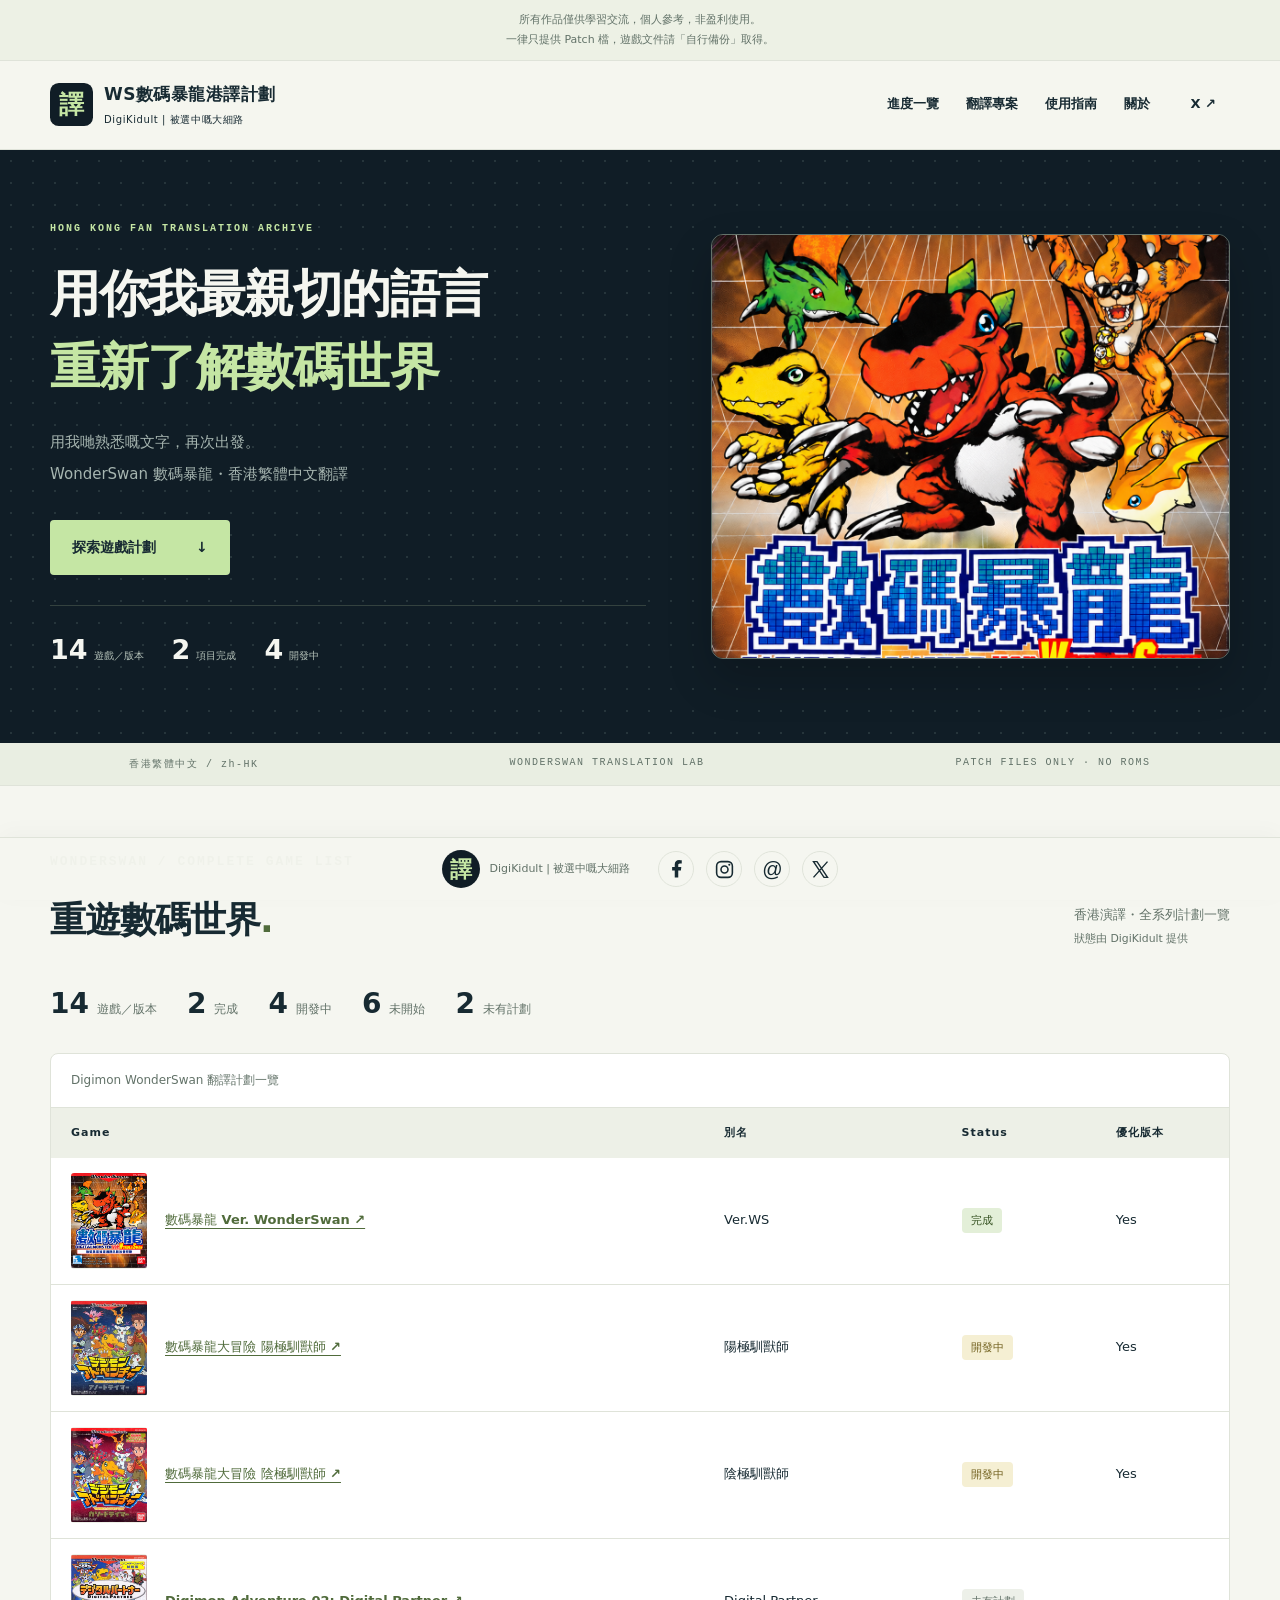
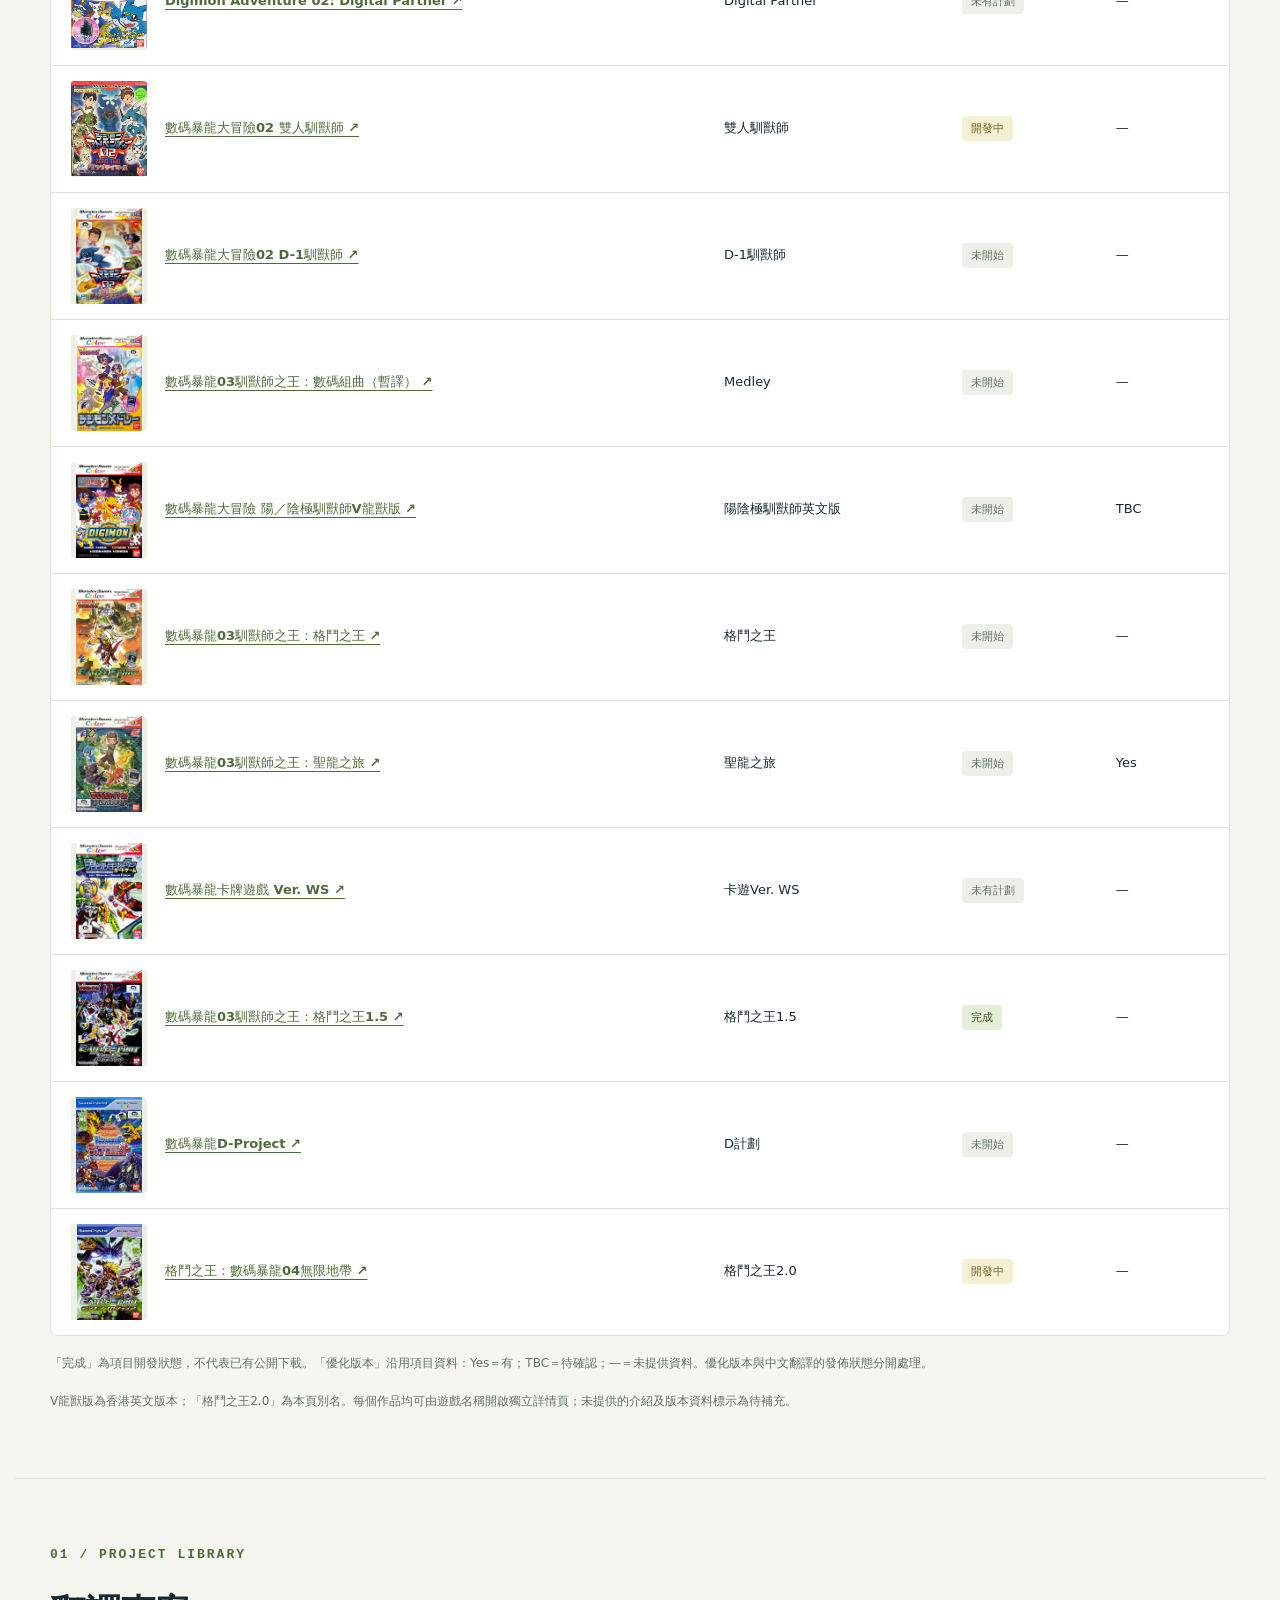
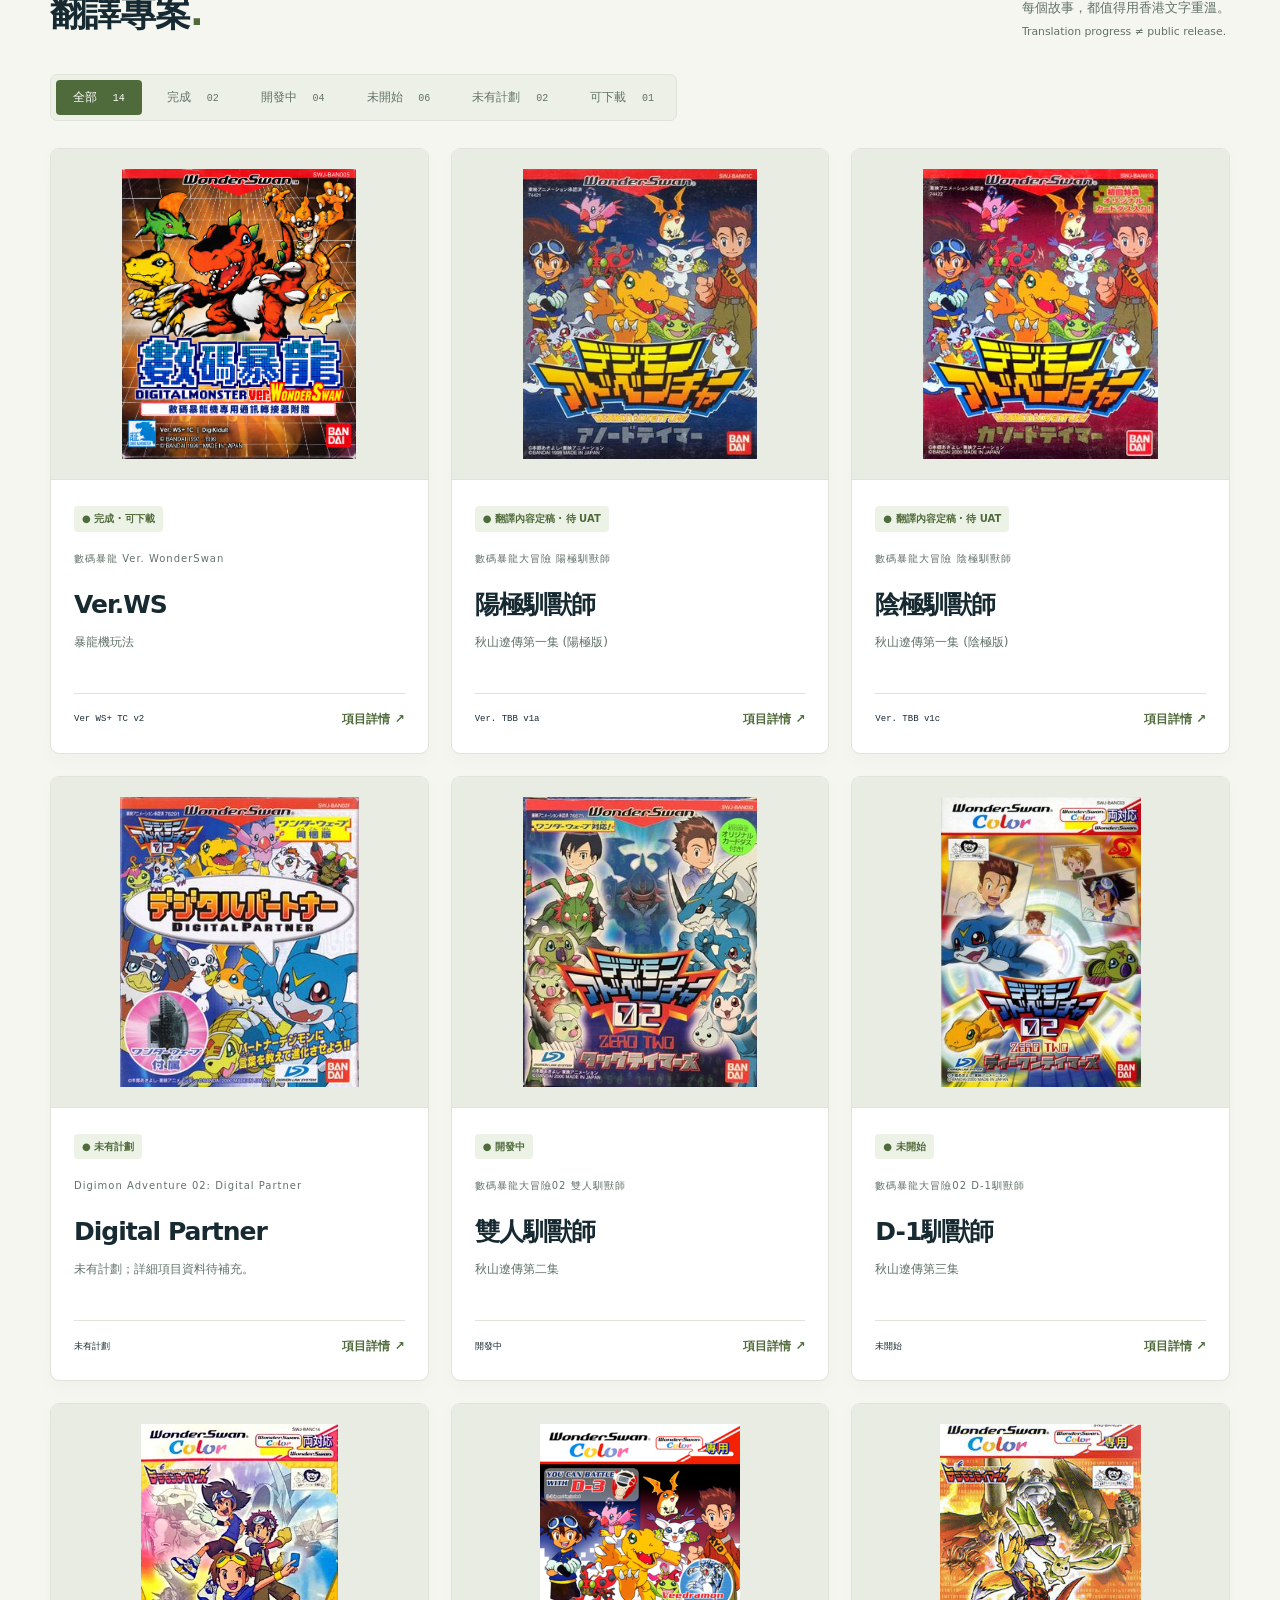
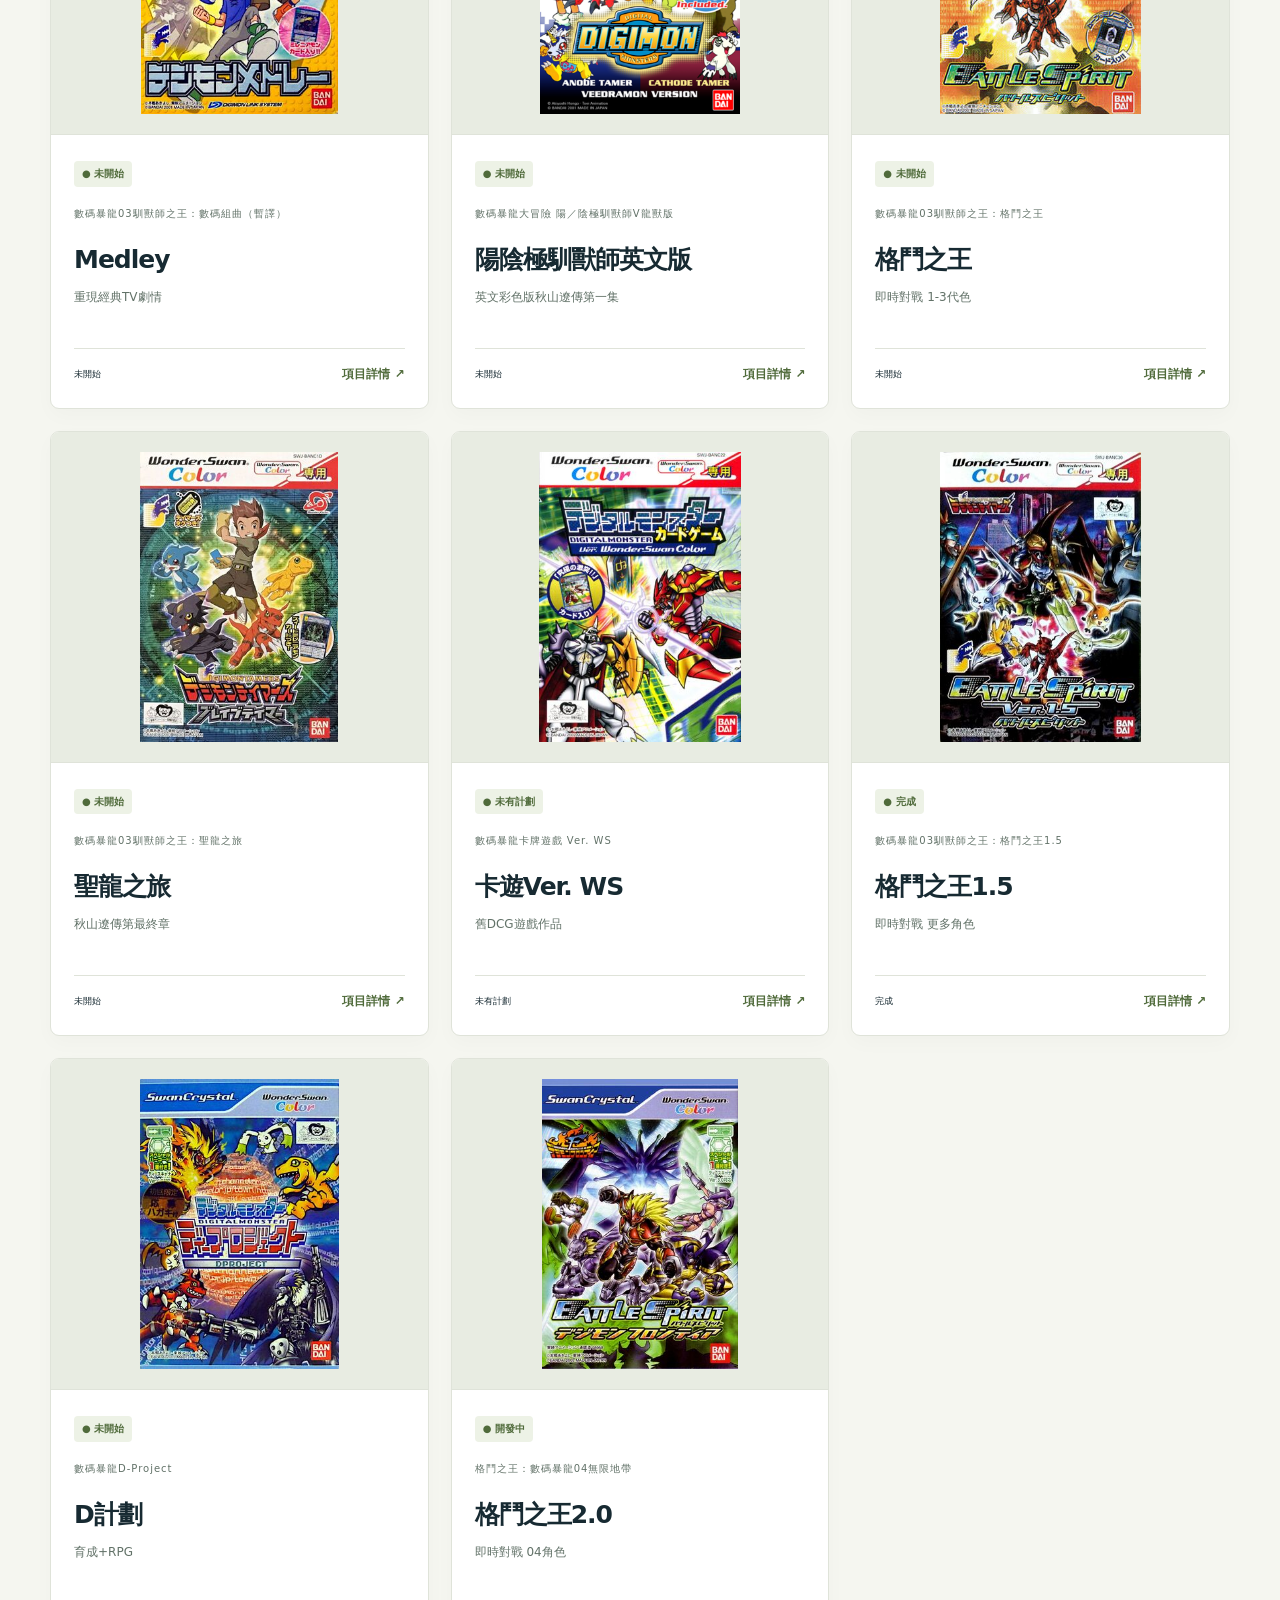
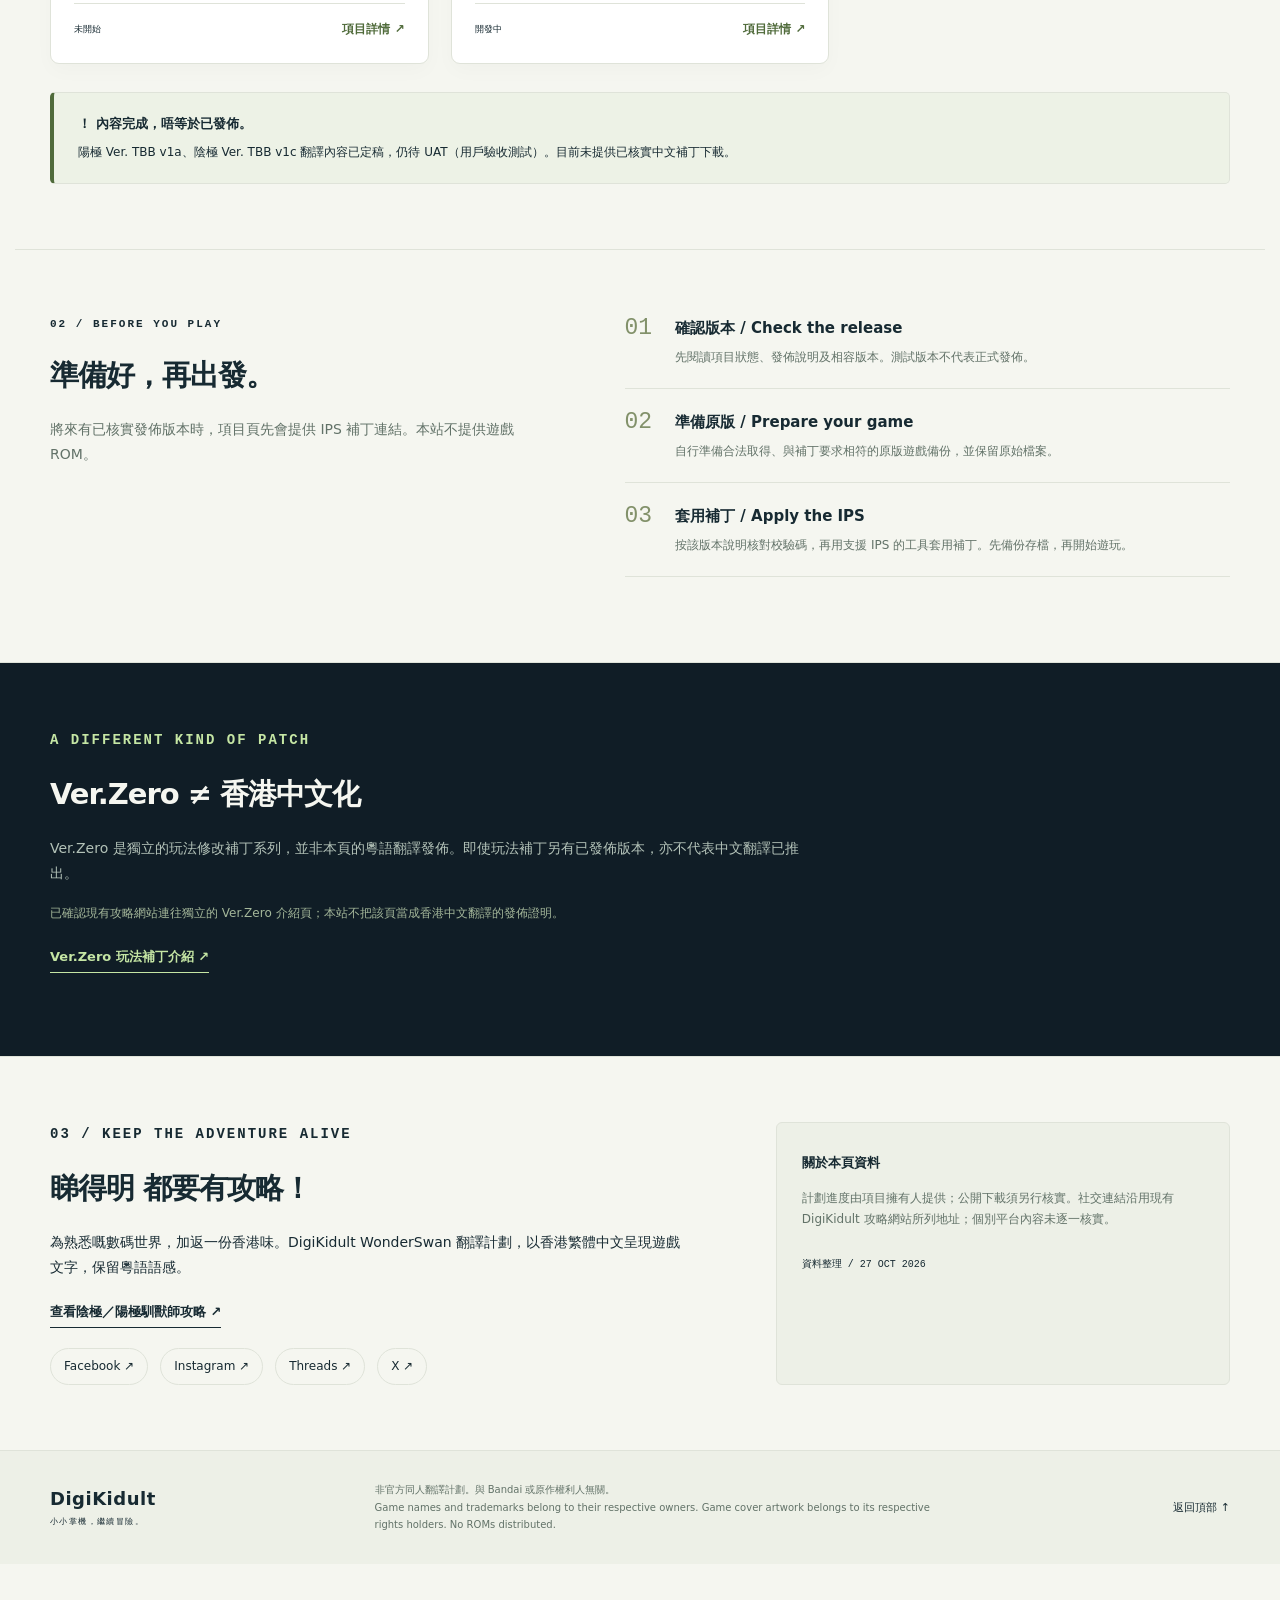
==== commit c31988b6: "Add files via upload" ====
--- a/index.html
+++ b/index.html
@@ -3,7 +3,7 @@
 <head><meta charset="utf-8"><meta name="viewport" content="width=device-width, initial-scale=1"><meta name="theme-color" content="#d8e0c5"><meta name="description" content="DigiKidult WonderSwan 香港繁體中文翻譯計劃。查看翻譯進度、版本資訊及已核實發佈的補丁。"><title>DigiKidult — WonderSwan 香港中文化</title><link rel="icon" href="assets/mark.svg" type="image/svg+xml"><link rel="stylesheet" href="style.css"><link rel="stylesheet" href="reference.css"><script defer src="projects.js"></script><script defer src="app.js"></script></head>
 <body><a class="skip" href="#main">跳至內容 / Skip to content</a>
 <aside class="site-reminder" aria-label="使用提醒"><p>所有作品僅供學習交流，個人參考，非盈利使用。<br>一律只提供 Patch 檔，遊戲文件請「自行備份」取得。</p></aside>
-<header><a class="brand" href="#home"><img src="assets/mark.svg" width="36" height="36" alt=""><span>DigiKidult<small>被選中嘅大細路</small></span></a><nav aria-label="主選單"><a href="#catalog">進度一覽</a><a href="#projects">翻譯專案</a><a href="#guide">使用指南</a><a href="#about">關於</a><a class="social" href="https://x.com/DigiKidult" target="_blank" rel="noopener noreferrer">X ↗</a></nav></header>
+<header><a class="brand" href="#home"><img src="assets/mark.svg" width="36" height="36" alt=""><span>WS數碼暴龍港譯計劃<small>DigiKidult | 被選中嘅大細路</small></span></a><nav aria-label="主選單"><a href="#catalog">進度一覽</a><a href="#projects">翻譯專案</a><a href="#guide">使用指南</a><a href="#about">關於</a><a class="social" href="https://x.com/DigiKidult" target="_blank" rel="noopener noreferrer">X ↗</a></nav></header>
 <main id="main"><div id="home-view"><section class="hero" id="home"><div><p class="eyebrow">HONG KONG FAN TRANSLATION ARCHIVE</p><h1>用你我最親切的語言<br><span>重新了解數碼世界</span></h1><p class="intro">用我哋熟悉嘅文字，再次出發。<br>WonderSwan 數碼暴龍・香港繁體中文翻譯</p><a class="button" href="#catalog">探索遊戲計劃 <span>↓</span></a><div class="hero-stats"><span><strong>14</strong>遊戲／版本</span><span><strong>2</strong>項目完成</span><span><strong>4</strong>開發中</span></div></div><div class="kv-frame"><img class="hero-art" src="assets/ver-ws-kv.png" width="1126" height="1397" alt="數碼暴龍 WonderSwan 中文版角色主視覺"></div></section>
 <div class="ticker"><span>香港繁體中文 / zh-HK</span><span>WONDERSWAN TRANSLATION LAB</span><span>PATCH FILES ONLY · NO ROMS</span></div>
 <!-- CATALOG START -->
@@ -29,6 +29,7 @@
 <section id="projects" class="section"><div class="section-heading"><div><p class="eyebrow">01 / PROJECT LIBRARY</p><h2>翻譯專案<span>詳細進度</span></h2></div><p>每個故事，都值得用香港文字重溫。<br><small>Translation progress ≠ public release.</small></p></div><div class="filters" role="group" aria-label="篩選計劃"><button aria-pressed="true" data-filter="all">全部 <span>14</span></button><button aria-pressed="false" data-filter="completed">完成 <span>02</span></button><button aria-pressed="false" data-filter="progress">開發中 <span>04</span></button><button aria-pressed="false" data-filter="not-started">未開始 <span>06</span></button><button aria-pressed="false" data-filter="no-plans">未有計劃 <span>02</span></button><button aria-pressed="false" data-filter="released">可下載 <span>01</span></button></div><div id="project-grid" class="grid"></div><p id="empty" class="empty" hidden>暫時未有已核實發佈嘅中文補丁。<br><small>No verified Cantonese translation releases yet.</small></p><div class="notice"><strong>！ 內容完成，唔等於已發佈。</strong><p>陽極 Ver. TBB v1a、陰極 Ver. TBB v1c 翻譯內容已定稿，仍待 UAT（用戶驗收測試）。目前未提供已核實中文補丁下載。</p></div></section>
 <section class="section guide" id="guide"><div><p class="eyebrow">02 / BEFORE YOU PLAY</p><h2>準備好，再出發。</h2><p>將來有已核實發佈版本時，項目頁先會提供 IPS 補丁連結。本站不提供遊戲 ROM。</p></div><ol><li><span>01</span><div><h3>確認版本 / Check the release</h3><p>先閱讀項目狀態、發佈說明及相容版本。測試版本不代表正式發佈。</p></div></li><li><span>02</span><div><h3>準備原版 / Prepare your game</h3><p>自行準備合法取得、與補丁要求相符的原版遊戲備份，並保留原始檔案。</p></div></li><li><span>03</span><div><h3>套用補丁 / Apply the IPS</h3><p>按該版本說明核對校驗碼，再用支援 IPS 的工具套用補丁。先備份存檔，再開始遊玩。</p></div></li></ol></section>
 <section class="section related"><p class="eyebrow">A DIFFERENT KIND OF PATCH</p><h2>Ver.Zero ≠ 香港中文化</h2><p>Ver.Zero 是獨立的玩法修改補丁系列，並非本頁的粵語翻譯發佈。即使玩法補丁另有已發佈版本，亦不代表中文翻譯已推出。</p><p class="muted">已確認現有攻略網站連往獨立的 Ver.Zero 介紹頁；本站不把該頁當成香港中文翻譯的發佈證明。</p><a class="text-link" href="https://digikidult.github.io/Anode-Cathode-Ver-Zero/index-zh-TW.html#features" target="_blank" rel="noopener noreferrer">Ver.Zero 玩法補丁介紹 ↗</a><p></p></section>
-<section class="section about" id="about"><div><p class="eyebrow">03 / KEEP THE ADVENTURE ALIVE</p><h2>被選中嘅大細路。</h2><p>為熟悉嘅數碼世界，加返一份香港味。DigiKidult WonderSwan 翻譯計劃，以香港繁體中文呈現遊戲文字，保留粵語語感。</p><a class="text-link" href="https://digikidult.github.io/WS_Anode_Cathode/" target="_blank" rel="noopener noreferrer">陰極／陽極訓練師攻略 ↗</a><div class="social-links" aria-label="DigiKidult 社交平台"><a href="https://www.facebook.com/digikidult" target="_blank" rel="noopener noreferrer">Facebook ↗</a><a href="https://www.instagram.com/digikidult/" target="_blank" rel="noopener noreferrer">Instagram ↗</a><a href="https://www.threads.net/@digikidult" target="_blank" rel="noopener noreferrer">Threads ↗</a><a href="https://x.com/digikidult" target="_blank" rel="noopener noreferrer">X ↗</a></div></div><div class="about-note"><strong>關於本頁資料</strong><p>計劃進度由項目擁有人提供；公開下載須另行核實。社交連結沿用現有 DigiKidult 攻略網站所列地址；個別平台內容未逐一核實。</p><small>資料整理 / 27 OCT 2026</small></div></section></div><section id="detail-view" class="section" hidden tabindex="-1"></section><noscript><p class="notice">請啟用 JavaScript 查看項目詳情。三項翻譯均未發佈：Anode Tamer Ver. TBB v1a 及 Cathode Tamer Ver. TBB v1c 待 UAT；Tag Tamers 翻譯中。沒有已核實中文補丁下載。</p></noscript></main>
-<footer><a class="brand" href="#home">DigiKidult <small>小小掌機，繼續冒險。</small></a><p>非官方同人翻譯計劃。與 Bandai 或原作權利人無關。<br>Game names and trademarks belong to their respective owners. Game cover artwork belongs to its respective rights holders. No ROMs distributed.</p><a href="#home">返回頂部 ↑</a></footer></body></html>
+<section class="section about" id="about"><div><p class="eyebrow">03 / KEEP THE ADVENTURE ALIVE</p><h2>睇得明 都要有攻略！</h2><p>為熟悉嘅數碼世界，加返一份香港味。DigiKidult WonderSwan 翻譯計劃，以香港繁體中文呈現遊戲文字，保留粵語語感。</p><a class="text-link" href="https://digikidult.github.io/WS_Anode_Cathode/" target="_blank" rel="noopener noreferrer">查看陰極／陽極馴獸師攻略 ↗</a><div class="social-links" aria-label="DigiKidult 社交平台"><a href="https://www.facebook.com/digikidult" target="_blank" rel="noopener noreferrer">Facebook ↗</a><a href="https://www.instagram.com/digikidult/" target="_blank" rel="noopener noreferrer">Instagram ↗</a><a href="https://www.threads.net/@digikidult" target="_blank" rel="noopener noreferrer">Threads ↗</a><a href="https://x.com/digikidult" target="_blank" rel="noopener noreferrer">X ↗</a></div></div><div class="about-note"><strong>關於本頁資料</strong><p>計劃進度由項目擁有人提供；公開下載須另行核實。社交連結沿用現有 DigiKidult 攻略網站所列地址；個別平台內容未逐一核實。</p><small>資料整理 / 27 OCT 2026</small></div></section></div><section id="detail-view" class="section" hidden tabindex="-1"></section><noscript><p class="notice">請啟用 JavaScript 查看項目詳情。三項翻譯均未發佈：Anode Tamer Ver. TBB v1a 及 Cathode Tamer Ver. TBB v1c 待 UAT；Tag Tamers 翻譯中。沒有已核實中文補丁下載。</p></noscript></main>
+<footer><a class="brand" href="#home">DigiKidult <small>小小掌機，繼續冒險。</small></a><p>非官方同人翻譯計劃。與 Bandai 或原作權利人無關。<br>Game names and trademarks belong to their respective owners. Game cover artwork belongs to its respective rights holders. No ROMs distributed.</p><a href="#home">返回頂部 ↑</a></footer><aside class="social-bar" aria-label="關注 DigiKidult"><div class="social-bar-identity"><img src="assets/mark.svg" width="38" height="38" alt=""><span>DigiKidult | 被選中嘅大細路</span></div><nav aria-label="DigiKidult 社交平台"><a href="https://www.facebook.com/digikidult" target="_blank" rel="noopener noreferrer" aria-label="DigiKidult 的 Facebook（在新分頁開啟）" title="Facebook · @digikidult"><svg viewBox="0 0 24 24" width="21" height="21" aria-hidden="true"><path d="M14 21v-8h3l.5-4H14V7c0-1 .3-2 2-2h2V1.5A24 24 0 0 0 15 1c-3 0-5 2-5 5v3H7v4h3v8z" fill="currentColor"/></svg></a><a href="https://www.instagram.com/digikidult/" target="_blank" rel="noopener noreferrer" aria-label="DigiKidult 的 Instagram（在新分頁開啟）" title="Instagram · @digikidult"><svg viewBox="0 0 24 24" width="21" height="21" aria-hidden="true"><rect x="3" y="3" width="18" height="18" rx="5" fill="none" stroke="currentColor" stroke-width="1.8"/><circle cx="12" cy="12" r="4" fill="none" stroke="currentColor" stroke-width="1.8"/><circle cx="17.5" cy="6.5" r="1.2" fill="currentColor"/></svg></a><a href="https://www.threads.net/@digikidult" target="_blank" rel="noopener noreferrer" aria-label="DigiKidult 的 Threads（在新分頁開啟）" title="Threads · @digikidult"><svg viewBox="0 0 24 24" width="21" height="21" aria-hidden="true"><text x="12" y="19" text-anchor="middle" font-family="Arial,sans-serif" font-size="23" font-weight="500" fill="currentColor">@</text></svg></a><a href="https://x.com/digikidult" target="_blank" rel="noopener noreferrer" aria-label="DigiKidult 的 X（在新分頁開啟）" title="X · @digikidult"><svg viewBox="0 0 24 24" width="21" height="21" aria-hidden="true"><path d="M4 3h4l12 18h-4L4 3zm0 18L20 3" fill="none" stroke="currentColor" stroke-width="1.6"/></svg></a></nav></aside></body></html>
 
+
--- a/reference.css
+++ b/reference.css
@@ -25,3 +25,5 @@
 .site-reminder{background:#edf1e5;border-bottom:1px solid var(--line);padding:10px 24px;text-align:center;color:var(--muted);font-size:11px;line-height:1.8}.site-reminder p{margin:0}.kv-frame{width:100%;aspect-ratio:1.5;overflow:hidden;border-radius:12px;border:1px solid #64726a;box-shadow:0 20px 45px #0003}.kv-frame .hero-art{display:block;width:100%;height:100%;max-width:none;object-fit:cover;object-position:50% 8%;border:0;border-radius:0;box-shadow:none}.hero h1{font-size:clamp(31px,3.9vw,55px)}@media(max-width:600px){.site-reminder{padding:9px 16px;text-align:left;font-size:10px}.hero h1{font-size:clamp(27px,7.4vw,39px)}.kv-frame{aspect-ratio:1.4}}
 /* KV: show the Hong Kong Chinese title, exclude the upper WonderSwan header. */
 .kv-frame{aspect-ratio:1.22}.kv-frame .hero-art{object-position:50% 30.5%}@media(max-width:600px){.kv-frame{aspect-ratio:1.22}}
+/* Shared brand header and persistent social bar on every project page. */
+header .brand span{min-width:0}header .brand small{font-family:inherit;letter-spacing:.6px;font-size:10px;line-height:1.5}body{padding-bottom:86px}.social-bar{position:fixed;bottom:0;left:0;right:0;z-index:20;background:rgba(245,246,240,.97);border-top:1px solid var(--line);box-shadow:0 -5px 22px #172a3207;display:flex;align-items:center;justify-content:center;gap:28px;padding:12px 22px calc(12px + env(safe-area-inset-bottom))}.social-bar-identity{display:flex;gap:10px;align-items:center;color:var(--muted);font-size:11px}.social-bar-identity img{border-radius:50%}.social-bar nav{width:auto;display:flex;gap:12px}.social-bar nav a{display:flex;align-items:center;justify-content:center;width:36px;height:36px;padding:0;border:1px solid var(--line);border-radius:50%;color:var(--ink)}.social-bar nav a:hover{background:var(--accent);border-color:var(--accent)}.social-bar nav a:focus-visible{outline:3px solid var(--green);outline-offset:3px}.social-bar svg{display:block}@media(max-width:600px){header .brand{font-size:16px;letter-spacing:0}header .brand small{font-size:10px;letter-spacing:.3px}.social-bar{gap:9px;padding:8px 16px calc(8px + env(safe-area-inset-bottom));flex-direction:column}.social-bar-identity{font-size:10px}.social-bar-identity img{display:none}.social-bar nav{gap:15px;flex-wrap:nowrap;justify-content:center}.social-bar nav a{width:32px;height:32px}body{padding-bottom:95px}}
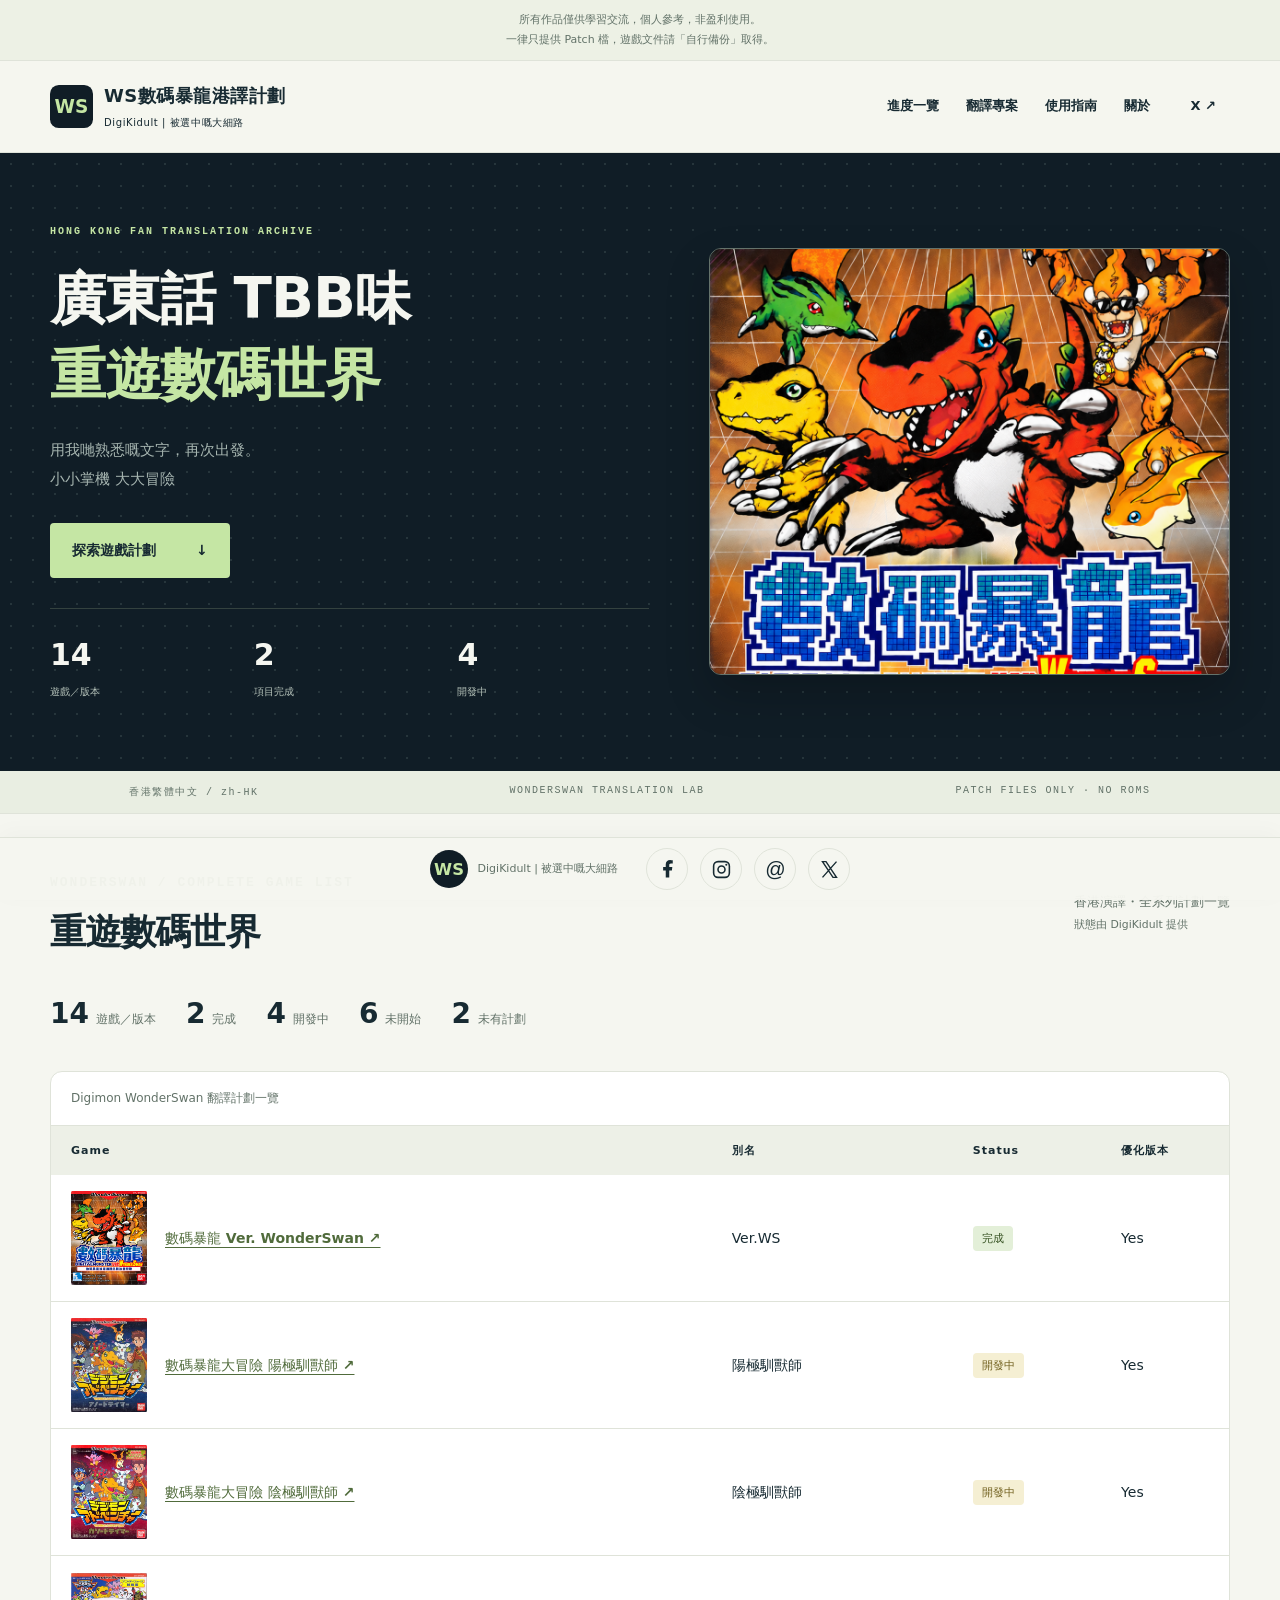
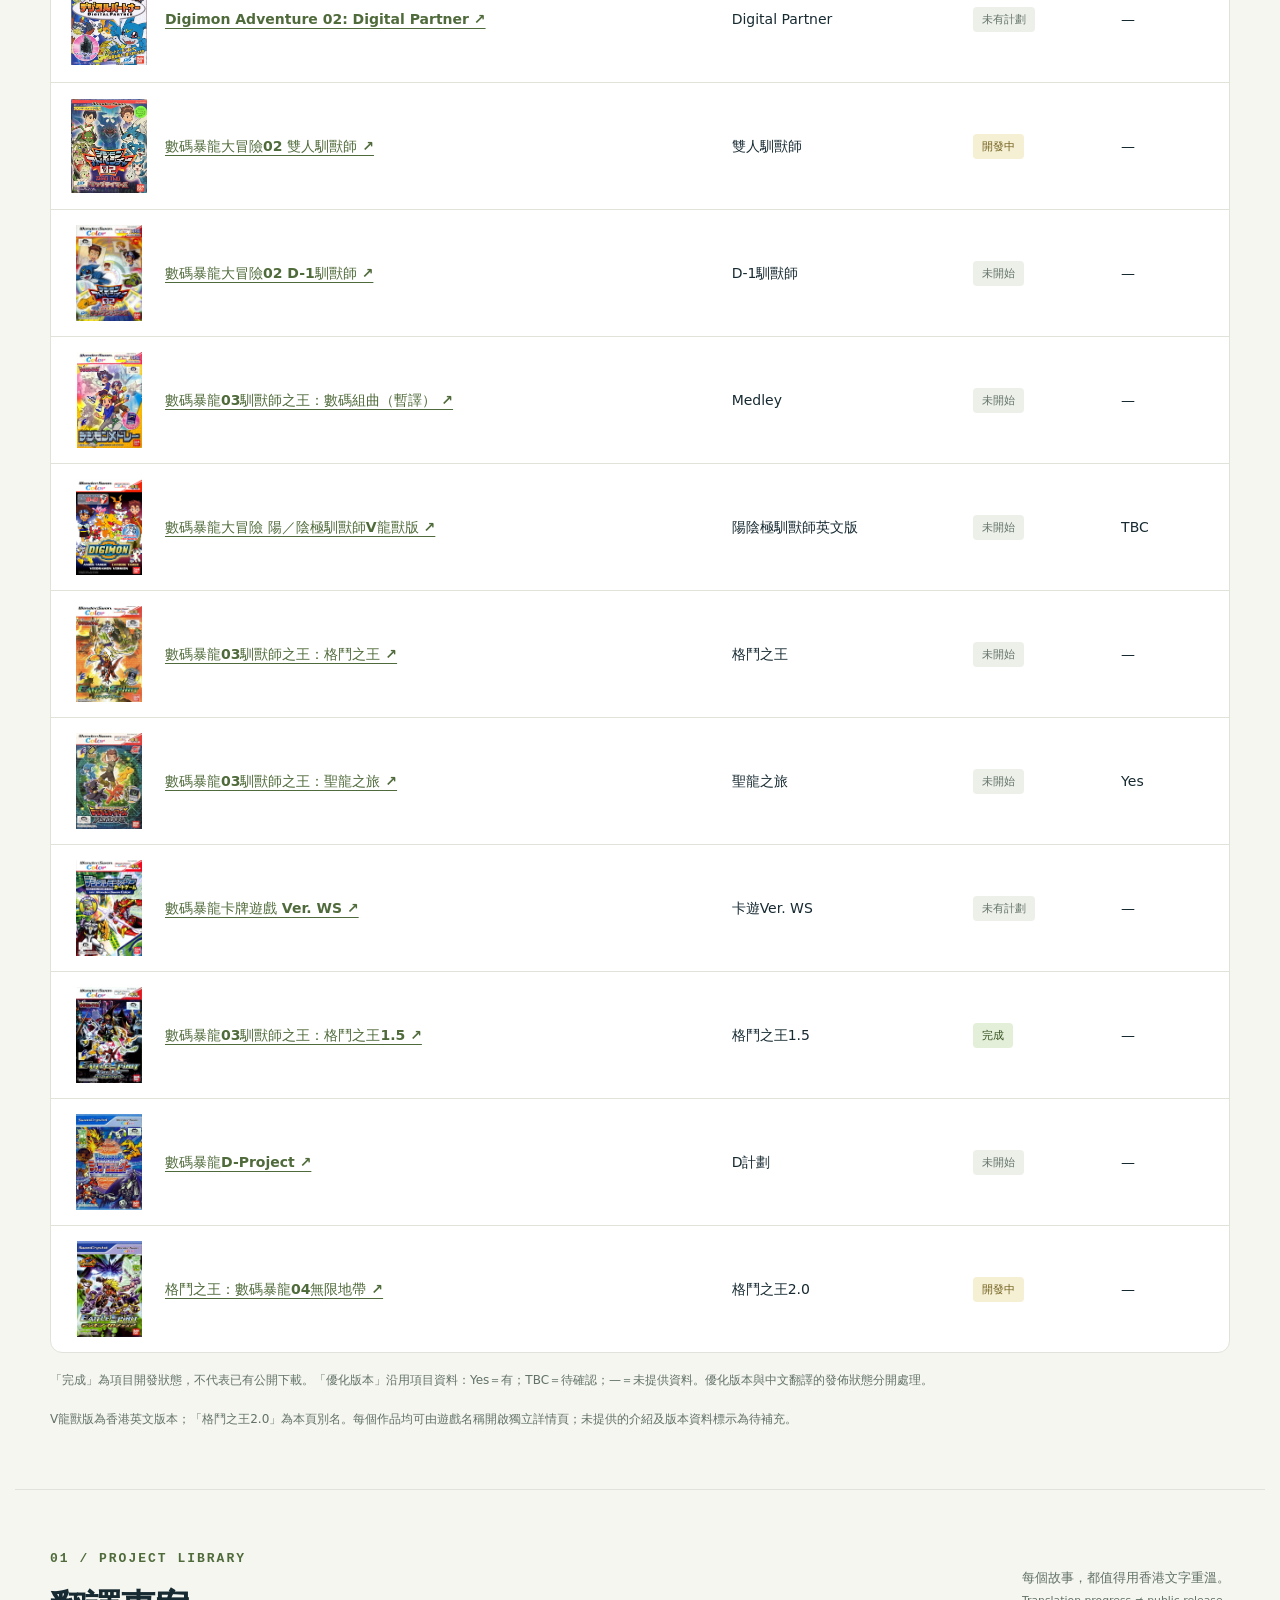
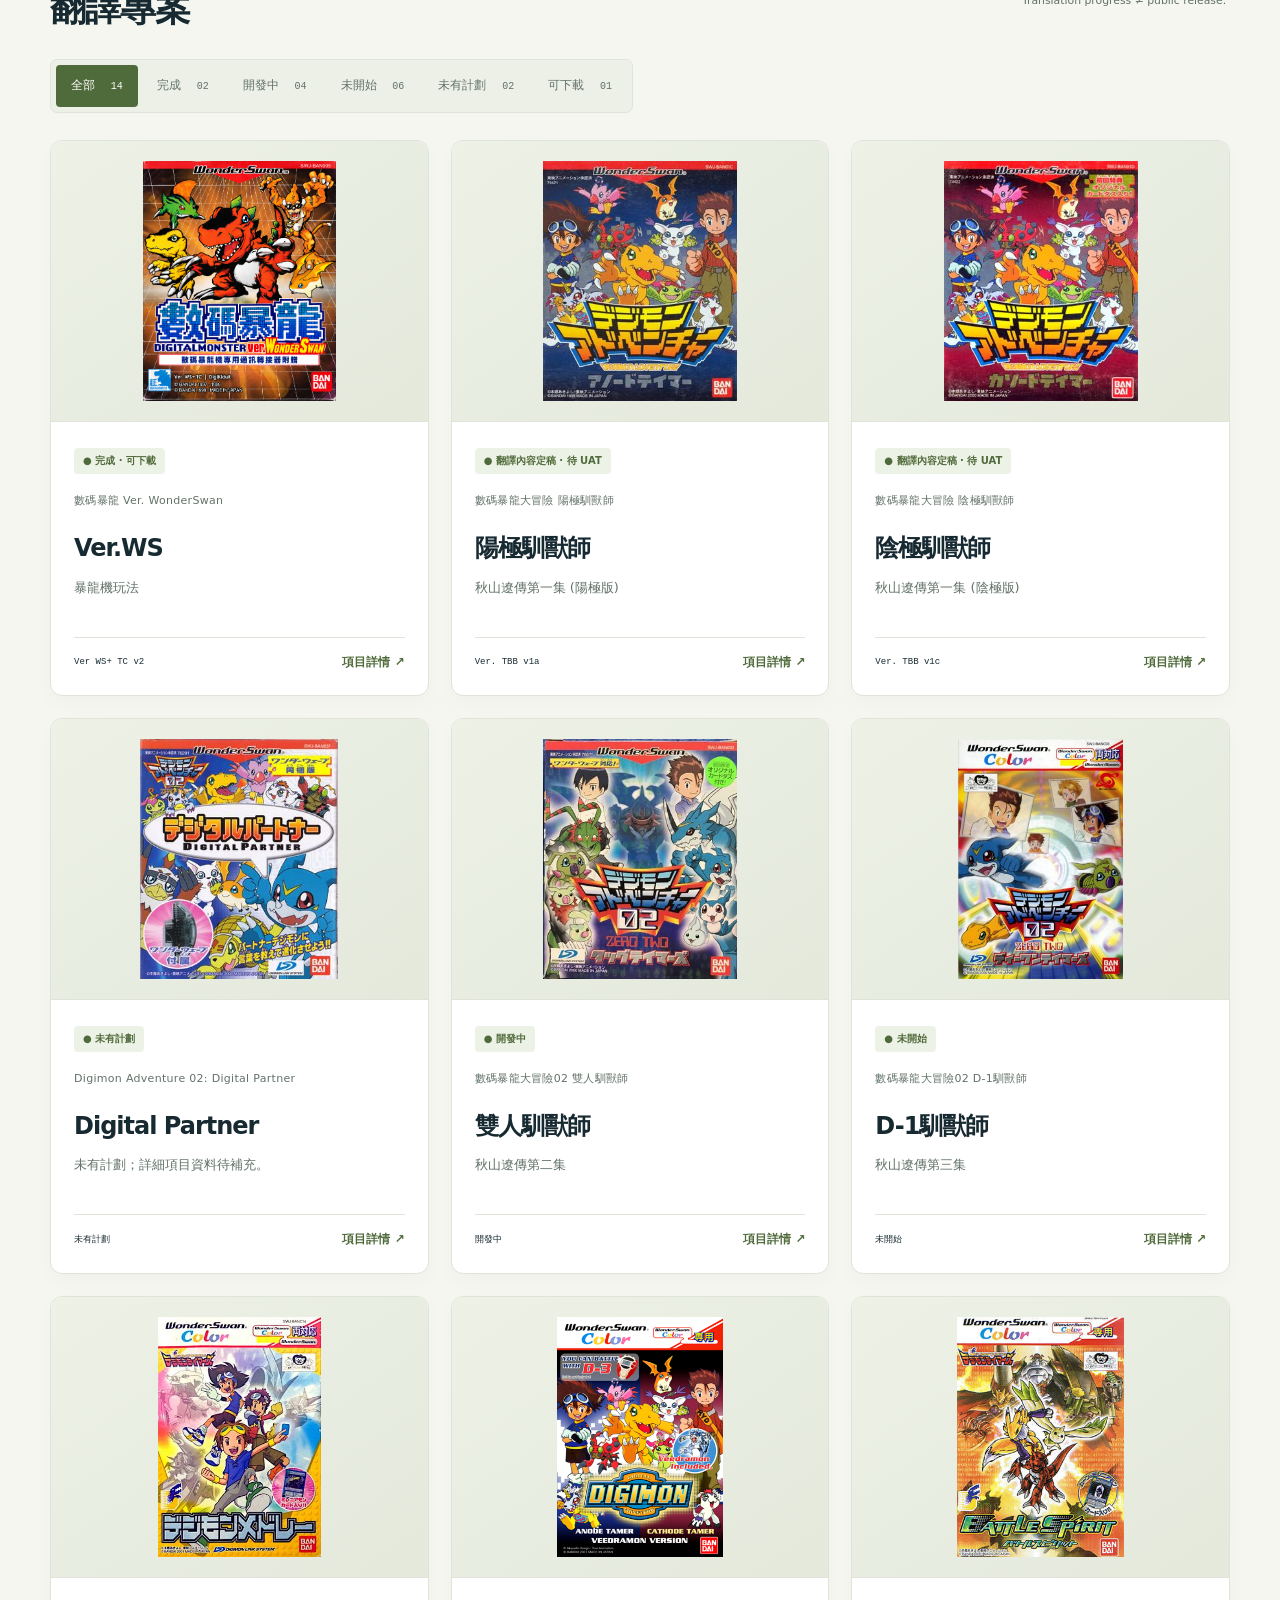
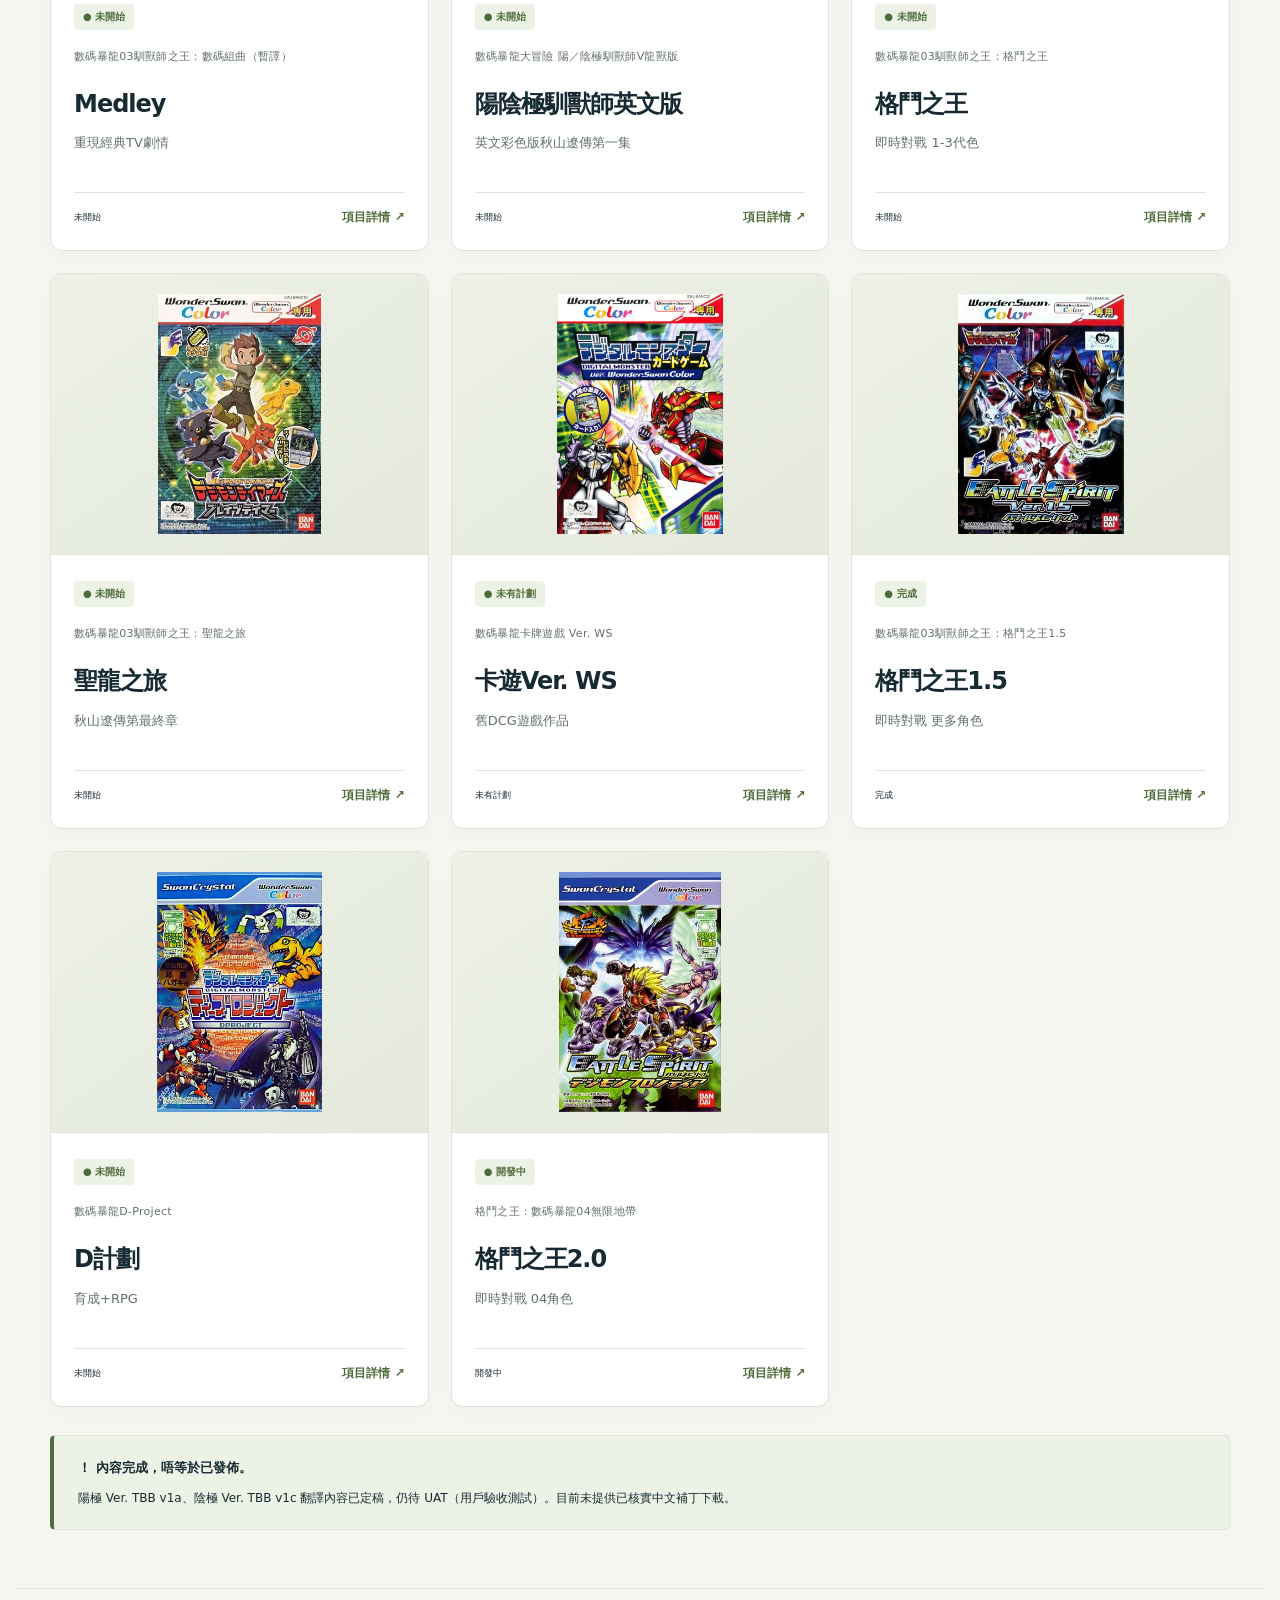
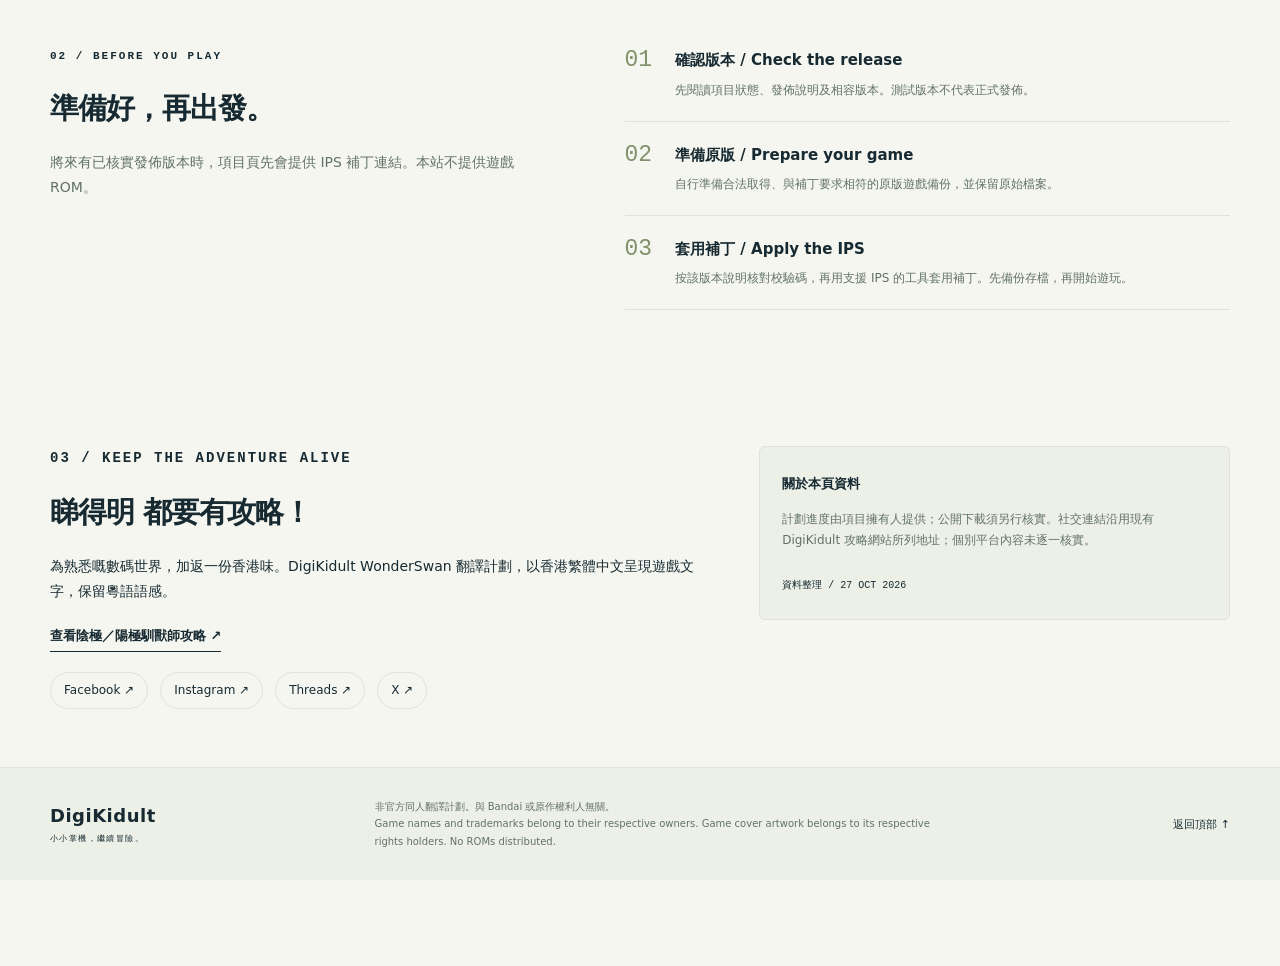
==== commit 830a7b2a: "Add files via upload" ====
--- a/index.html
+++ b/index.html
@@ -1,10 +1,10 @@
 <!doctype html>
 <html lang="zh-HK">
-<head><meta charset="utf-8"><meta name="viewport" content="width=device-width, initial-scale=1"><meta name="theme-color" content="#d8e0c5"><meta name="description" content="DigiKidult WonderSwan 香港繁體中文翻譯計劃。查看翻譯進度、版本資訊及已核實發佈的補丁。"><title>DigiKidult — WonderSwan 香港中文化</title><link rel="icon" href="assets/mark.svg" type="image/svg+xml"><link rel="stylesheet" href="style.css"><link rel="stylesheet" href="reference.css"><script defer src="projects.js"></script><script defer src="app.js"></script></head>
+<head><meta charset="utf-8"><meta name="viewport" content="width=device-width, initial-scale=1"><meta name="theme-color" content="#d8e0c5"><meta name="description" content="DigiKidult WonderSwan 香港繁體中文翻譯計劃。查看翻譯進度、版本資訊及已核實發佈的補丁。"><title>DigiKidult — WonderSwan 香港中文化</title><link rel="icon" href="assets/mark.svg" type="image/svg+xml"><link rel="stylesheet" href="style.css"><link rel="stylesheet" href="reference.css"><link rel="stylesheet" href="polish.css"><script defer src="projects.js"></script><script defer src="app.js"></script></head>
 <body><a class="skip" href="#main">跳至內容 / Skip to content</a>
 <aside class="site-reminder" aria-label="使用提醒"><p>所有作品僅供學習交流，個人參考，非盈利使用。<br>一律只提供 Patch 檔，遊戲文件請「自行備份」取得。</p></aside>
 <header><a class="brand" href="#home"><img src="assets/mark.svg" width="36" height="36" alt=""><span>WS數碼暴龍港譯計劃<small>DigiKidult | 被選中嘅大細路</small></span></a><nav aria-label="主選單"><a href="#catalog">進度一覽</a><a href="#projects">翻譯專案</a><a href="#guide">使用指南</a><a href="#about">關於</a><a class="social" href="https://x.com/DigiKidult" target="_blank" rel="noopener noreferrer">X ↗</a></nav></header>
-<main id="main"><div id="home-view"><section class="hero" id="home"><div><p class="eyebrow">HONG KONG FAN TRANSLATION ARCHIVE</p><h1>用你我最親切的語言<br><span>重新了解數碼世界</span></h1><p class="intro">用我哋熟悉嘅文字，再次出發。<br>WonderSwan 數碼暴龍・香港繁體中文翻譯</p><a class="button" href="#catalog">探索遊戲計劃 <span>↓</span></a><div class="hero-stats"><span><strong>14</strong>遊戲／版本</span><span><strong>2</strong>項目完成</span><span><strong>4</strong>開發中</span></div></div><div class="kv-frame"><img class="hero-art" src="assets/ver-ws-kv.png" width="1126" height="1397" alt="數碼暴龍 WonderSwan 中文版角色主視覺"></div></section>
+<main id="main"><div id="home-view"><section class="hero" id="home"><div><p class="eyebrow">HONG KONG FAN TRANSLATION ARCHIVE</p><h1>廣東話 TBB味<br><span>重遊數碼世界</span></h1><p class="intro">用我哋熟悉嘅文字，再次出發。<br>小小掌機 大大冒險</p><a class="button" href="#catalog">探索遊戲計劃 <span>↓</span></a><div class="hero-stats"><span><strong>14</strong>遊戲／版本</span><span><strong>2</strong>項目完成</span><span><strong>4</strong>開發中</span></div></div><div class="kv-frame"><img class="hero-art" src="assets/ver-ws-kv.png" width="1126" height="1397" alt="數碼暴龍 WonderSwan 中文版角色主視覺"></div></section>
 <div class="ticker"><span>香港繁體中文 / zh-HK</span><span>WONDERSWAN TRANSLATION LAB</span><span>PATCH FILES ONLY · NO ROMS</span></div>
 <!-- CATALOG START -->
 <section class="section catalog" id="catalog"><div class="section-heading"><div><p class="eyebrow">WONDERSWAN / COMPLETE GAME LIST</p><h2>重遊數碼世界</h2></div><p>香港演譯・全系列計劃一覽<br><small>狀態由 DigiKidult 提供</small></p></div>
@@ -28,8 +28,9 @@
 <!-- CATALOG END -->
 <section id="projects" class="section"><div class="section-heading"><div><p class="eyebrow">01 / PROJECT LIBRARY</p><h2>翻譯專案<span>詳細進度</span></h2></div><p>每個故事，都值得用香港文字重溫。<br><small>Translation progress ≠ public release.</small></p></div><div class="filters" role="group" aria-label="篩選計劃"><button aria-pressed="true" data-filter="all">全部 <span>14</span></button><button aria-pressed="false" data-filter="completed">完成 <span>02</span></button><button aria-pressed="false" data-filter="progress">開發中 <span>04</span></button><button aria-pressed="false" data-filter="not-started">未開始 <span>06</span></button><button aria-pressed="false" data-filter="no-plans">未有計劃 <span>02</span></button><button aria-pressed="false" data-filter="released">可下載 <span>01</span></button></div><div id="project-grid" class="grid"></div><p id="empty" class="empty" hidden>暫時未有已核實發佈嘅中文補丁。<br><small>No verified Cantonese translation releases yet.</small></p><div class="notice"><strong>！ 內容完成，唔等於已發佈。</strong><p>陽極 Ver. TBB v1a、陰極 Ver. TBB v1c 翻譯內容已定稿，仍待 UAT（用戶驗收測試）。目前未提供已核實中文補丁下載。</p></div></section>
 <section class="section guide" id="guide"><div><p class="eyebrow">02 / BEFORE YOU PLAY</p><h2>準備好，再出發。</h2><p>將來有已核實發佈版本時，項目頁先會提供 IPS 補丁連結。本站不提供遊戲 ROM。</p></div><ol><li><span>01</span><div><h3>確認版本 / Check the release</h3><p>先閱讀項目狀態、發佈說明及相容版本。測試版本不代表正式發佈。</p></div></li><li><span>02</span><div><h3>準備原版 / Prepare your game</h3><p>自行準備合法取得、與補丁要求相符的原版遊戲備份，並保留原始檔案。</p></div></li><li><span>03</span><div><h3>套用補丁 / Apply the IPS</h3><p>按該版本說明核對校驗碼，再用支援 IPS 的工具套用補丁。先備份存檔，再開始遊玩。</p></div></li></ol></section>
-<section class="section related"><p class="eyebrow">A DIFFERENT KIND OF PATCH</p><h2>Ver.Zero ≠ 香港中文化</h2><p>Ver.Zero 是獨立的玩法修改補丁系列，並非本頁的粵語翻譯發佈。即使玩法補丁另有已發佈版本，亦不代表中文翻譯已推出。</p><p class="muted">已確認現有攻略網站連往獨立的 Ver.Zero 介紹頁；本站不把該頁當成香港中文翻譯的發佈證明。</p><a class="text-link" href="https://digikidult.github.io/Anode-Cathode-Ver-Zero/index-zh-TW.html#features" target="_blank" rel="noopener noreferrer">Ver.Zero 玩法補丁介紹 ↗</a><p></p></section>
+
 <section class="section about" id="about"><div><p class="eyebrow">03 / KEEP THE ADVENTURE ALIVE</p><h2>睇得明 都要有攻略！</h2><p>為熟悉嘅數碼世界，加返一份香港味。DigiKidult WonderSwan 翻譯計劃，以香港繁體中文呈現遊戲文字，保留粵語語感。</p><a class="text-link" href="https://digikidult.github.io/WS_Anode_Cathode/" target="_blank" rel="noopener noreferrer">查看陰極／陽極馴獸師攻略 ↗</a><div class="social-links" aria-label="DigiKidult 社交平台"><a href="https://www.facebook.com/digikidult" target="_blank" rel="noopener noreferrer">Facebook ↗</a><a href="https://www.instagram.com/digikidult/" target="_blank" rel="noopener noreferrer">Instagram ↗</a><a href="https://www.threads.net/@digikidult" target="_blank" rel="noopener noreferrer">Threads ↗</a><a href="https://x.com/digikidult" target="_blank" rel="noopener noreferrer">X ↗</a></div></div><div class="about-note"><strong>關於本頁資料</strong><p>計劃進度由項目擁有人提供；公開下載須另行核實。社交連結沿用現有 DigiKidult 攻略網站所列地址；個別平台內容未逐一核實。</p><small>資料整理 / 27 OCT 2026</small></div></section></div><section id="detail-view" class="section" hidden tabindex="-1"></section><noscript><p class="notice">請啟用 JavaScript 查看項目詳情。三項翻譯均未發佈：Anode Tamer Ver. TBB v1a 及 Cathode Tamer Ver. TBB v1c 待 UAT；Tag Tamers 翻譯中。沒有已核實中文補丁下載。</p></noscript></main>
 <footer><a class="brand" href="#home">DigiKidult <small>小小掌機，繼續冒險。</small></a><p>非官方同人翻譯計劃。與 Bandai 或原作權利人無關。<br>Game names and trademarks belong to their respective owners. Game cover artwork belongs to its respective rights holders. No ROMs distributed.</p><a href="#home">返回頂部 ↑</a></footer><aside class="social-bar" aria-label="關注 DigiKidult"><div class="social-bar-identity"><img src="assets/mark.svg" width="38" height="38" alt=""><span>DigiKidult | 被選中嘅大細路</span></div><nav aria-label="DigiKidult 社交平台"><a href="https://www.facebook.com/digikidult" target="_blank" rel="noopener noreferrer" aria-label="DigiKidult 的 Facebook（在新分頁開啟）" title="Facebook · @digikidult"><svg viewBox="0 0 24 24" width="21" height="21" aria-hidden="true"><path d="M14 21v-8h3l.5-4H14V7c0-1 .3-2 2-2h2V1.5A24 24 0 0 0 15 1c-3 0-5 2-5 5v3H7v4h3v8z" fill="currentColor"/></svg></a><a href="https://www.instagram.com/digikidult/" target="_blank" rel="noopener noreferrer" aria-label="DigiKidult 的 Instagram（在新分頁開啟）" title="Instagram · @digikidult"><svg viewBox="0 0 24 24" width="21" height="21" aria-hidden="true"><rect x="3" y="3" width="18" height="18" rx="5" fill="none" stroke="currentColor" stroke-width="1.8"/><circle cx="12" cy="12" r="4" fill="none" stroke="currentColor" stroke-width="1.8"/><circle cx="17.5" cy="6.5" r="1.2" fill="currentColor"/></svg></a><a href="https://www.threads.net/@digikidult" target="_blank" rel="noopener noreferrer" aria-label="DigiKidult 的 Threads（在新分頁開啟）" title="Threads · @digikidult"><svg viewBox="0 0 24 24" width="21" height="21" aria-hidden="true"><text x="12" y="19" text-anchor="middle" font-family="Arial,sans-serif" font-size="23" font-weight="500" fill="currentColor">@</text></svg></a><a href="https://x.com/digikidult" target="_blank" rel="noopener noreferrer" aria-label="DigiKidult 的 X（在新分頁開啟）" title="X · @digikidult"><svg viewBox="0 0 24 24" width="21" height="21" aria-hidden="true"><path d="M4 3h4l12 18h-4L4 3zm0 18L20 3" fill="none" stroke="currentColor" stroke-width="1.6"/></svg></a></nav></aside></body></html>
 
 
+
--- a/polish.css
+++ b/polish.css
@@ -0,0 +1,6 @@
+/* Responsive presentation refinements. Content and download data stay in projects.js. */
+html{scroll-padding-top:24px}body{padding-bottom:calc(86px + env(safe-area-inset-bottom))}main{min-width:0}header .brand{font-size:18px;line-height:1.4}header .brand img{flex:0 0 43px}header nav a{min-height:44px;display:inline-flex;align-items:center;justify-content:center}.section-heading{align-items:center}.section-heading h2{margin-bottom:12px}.section-heading h2:after{content:none}.section-heading>p{margin-bottom:14px}.section-heading .eyebrow{margin-bottom:12px}.hero{column-gap:60px}.hero h1{font-size:clamp(38px,4.4vw,62px);letter-spacing:-1px;line-height:1.35}.hero .intro{line-height:1.9}.hero .button{min-height:50px}.hero-stats{display:grid;grid-template-columns:repeat(3,1fr);gap:12px}.hero-stats>span{display:flex;flex-direction:column;gap:2px}.hero-stats strong{margin:0;font-size:30px}.kv-frame{align-self:center}.section{padding-top:58px;padding-bottom:58px}.catalog-summary{gap:16px 30px;padding:8px 0 18px;margin-bottom:15px}.catalog-summary span{display:inline-flex;align-items:baseline;gap:7px}.catalog-summary strong{margin:0}.catalog-table{border-radius:12px}.catalog table{font-size:14px}.catalog tbody tr:hover{background:#f6f9f0}.catalog-game>span{min-width:0}.catalog-cover img{background:transparent}.catalog th,.catalog td{vertical-align:middle}.filters{gap:4px;padding:5px}.filters button{min-height:42px;padding:8px 15px}.grid{gap:22px}.card{border-radius:12px}.cover{padding:20px 18px;background:linear-gradient(145deg,#edf1e6,#e4e9dc)}.cover img{height:240px}.card .subtitle{font-size:11px;min-height:38px;letter-spacing:.3px;line-height:1.6}.card h3{font-size:24px;line-height:1.4;overflow-wrap:anywhere}.card p:not(.subtitle){font-size:13px;line-height:1.8}.card-bottom{line-height:1.6}.card-bottom strong{white-space:nowrap}.badge{line-height:1.6;padding:5px 9px}.notice{line-height:1.9}.about{gap:50px}.about-note{padding:22px;align-self:start}.detail-hero{gap:36px;margin:32px 0 42px}.detail-hero h1{font-size:clamp(30px,4vw,46px);letter-spacing:-.8px}.detail-hero>div>p:not(.eyebrow){color:var(--muted);line-height:1.9}.detail-hero img{height:320px;border-radius:12px}.detail-columns{gap:36px;grid-template-columns:minmax(0,1.35fr) minmax(0,1fr)}.project-content{border-bottom:1px solid var(--line);padding-bottom:10px;margin-bottom:22px}.detail-columns h2{font-size:22px;margin-top:20px}.project-content p{font-size:14px;line-height:1.95}.download-panel{padding:26px;border-radius:12px;box-shadow:0 8px 24px #172a3207}.download-panel .eyebrow{margin-bottom:16px}.download-panel .button{min-height:50px;justify-content:center;margin-bottom:18px}.download-panel .release-state{font-size:12px;margin-bottom:12px}.download-panel>h2{margin-bottom:18px}.version-picker select{min-height:48px}.checksums dd{padding:12px;line-height:1.8}.checksums code{font-size:12px}.note{padding:18px 20px;border-radius:0 8px 8px 0}.social-bar nav a{width:42px;height:42px}.social-bar{padding-top:10px;padding-bottom:calc(10px + env(safe-area-inset-bottom))}
+@media(min-width:601px) and (max-width:1050px){.grid{grid-template-columns:repeat(2,minmax(0,1fr))}.hero{gap:32px}.hero h1{font-size:clamp(31px,4.8vw,46px)}.detail-columns{gap:25px}.catalog th,.catalog td{padding:14px}.card h3{font-size:23px}}
+@media(max-width:680px){header{padding:18px 20px 12px;gap:16px}header .brand{font-size:17px}header .brand small{font-size:10px;margin-top:4px}header nav{display:grid;grid-template-columns:repeat(4,minmax(0,1fr));gap:3px;background:#edf0e7;border-radius:7px;padding:3px;width:100%}header nav a{font-size:12px;min-height:42px;border-radius:4px;white-space:nowrap}header nav a:hover{background:#e1ebd5}header nav .social{display:none}.hero{grid-template-columns:1fr;gap:28px;padding:36px 22px}.hero h1{font-size:clamp(29px,8vw,44px);line-height:1.4;letter-spacing:-.7px;margin-bottom:18px}.hero .eyebrow{font-size:9px;letter-spacing:1.3px;margin-bottom:17px}.hero .intro{font-size:13px;margin-bottom:22px}.hero .button{padding:13px 20px;min-height:48px}.hero-stats{padding-top:17px;margin-top:24px}.hero-stats>span{font-size:10px}.hero-stats strong{font-size:27px}.kv-frame{max-width:480px;justify-self:center;aspect-ratio:1.22}.ticker{font-size:8px;padding:11px 16px;letter-spacing:.8px}.section{padding:36px 20px}.section-heading{display:block}.section-heading h2{font-size:28px;line-height:1.4}.section-heading>p{font-size:12px}.section-heading .eyebrow{font-size:9px;letter-spacing:1.2px}.catalog-summary{display:grid;grid-template-columns:repeat(3,minmax(0,1fr));gap:10px 12px;padding:4px 0 10px}.catalog-summary span{display:flex;flex-direction:column;align-items:flex-start;gap:0;font-size:10px}.catalog-summary strong{font-size:25px}.catalog-table{overflow:visible;border:0;background:none}.catalog table{min-width:0;display:block;width:100%}.catalog caption{display:block;padding:12px 2px;border-bottom:0;font-size:11px}.catalog thead{position:absolute;width:1px;height:1px;padding:0;margin:-1px;overflow:hidden;clip-path:inset(50%);white-space:nowrap}.catalog tbody{display:grid;gap:12px}.catalog tbody tr{display:grid;grid-template-columns:1.35fr 1fr .8fr;border:1px solid var(--line);background:white;border-radius:10px;padding:14px 14px 10px;overflow:hidden}.catalog th[scope=row]{display:block;grid-column:1/-1;padding:0 0 13px;border-bottom:1px solid var(--line);font-size:14px;line-height:1.65}.catalog tbody td{display:block;padding:10px 6px 0 0;border:0;font-size:12px;white-space:normal;overflow-wrap:anywhere;line-height:1.6}.catalog tbody td:before{display:block;font-size:9px;color:var(--muted);letter-spacing:.3px;margin-bottom:5px}.catalog tbody td:nth-child(2):before{content:'別名'}.catalog tbody td:nth-child(3):before{content:'Status'}.catalog tbody td:nth-child(4):before{content:'優化版本'}.catalog-game{gap:13px}.catalog-game>span{min-width:0}.catalog-cover{flex-basis:58px}.catalog-cover img{width:58px;height:74px}.catalog-status{padding:3px 6px;font-size:10px}.catalog-key{font-size:11px;line-height:1.85}.filters{display:grid;grid-template-columns:repeat(3,minmax(0,1fr));width:100%;gap:4px;margin-bottom:20px}.filters button{font-size:11px;padding:7px 8px;min-height:42px;white-space:nowrap}.filters span{font-size:9px;margin-left:5px}.grid{grid-template-columns:1fr;gap:14px}.card{display:grid;grid-template-columns:104px minmax(0,1fr)}.cover{padding:12px 8px;display:flex;align-items:center;border-bottom:0;border-right:1px solid var(--line)}.cover img{height:148px;max-height:none;object-fit:contain}.card-body{padding:15px}.card .subtitle{font-size:9px;min-height:0;margin:8px 0 3px;line-height:1.6}.card h3{font-size:21px;margin-bottom:7px}.card p:not(.subtitle){font-size:11px;margin-bottom:12px;min-height:0}.card .badge{font-size:9px;padding:3px 6px}.card-bottom{padding-top:10px;gap:5px;font-size:10px}.card-bottom>span{font-size:8px;overflow-wrap:anywhere}.notice{padding:16px;font-size:11px}.notice strong{font-size:12px}.guide{gap:24px}.about{grid-template-columns:1fr;gap:24px}.about h2{font-size:26px}.about p{font-size:13px}.about-note{padding:18px}.social-links a{min-height:42px;align-items:center}.detail-hero{grid-template-columns:104px minmax(0,1fr);gap:18px;align-items:start;margin:25px 0 30px}.detail-hero img{height:150px;padding:10px;border-radius:8px}.detail-hero h1{font-size:26px;line-height:1.4;margin:11px 0 9px}.detail-hero .eyebrow{font-size:8px;letter-spacing:.7px;margin-bottom:9px}.detail-hero .badge{font-size:9px}.detail-hero>div>p:not(.eyebrow){font-size:11px;line-height:1.8}.detail-columns{grid-template-columns:1fr;gap:27px}.download-panel{grid-row:1;padding:21px;border-color:#cbd8be;box-shadow:none}.detail-columns h2{font-size:21px}.project-content p{font-size:13px}.detail-columns dl{font-size:12px}.checksums code{font-size:11px}.checksums dd{padding:10px}.version-picker label{font-size:12px}.download-panel .button{font-size:14px}.site-reminder{padding:7px 16px;font-size:10px;text-align:left;line-height:1.7}.social-bar{flex-direction:row;justify-content:space-between;gap:8px;padding:8px 12px calc(8px + env(safe-area-inset-bottom))}.social-bar-identity{display:block;flex:1;min-width:0;max-width:145px;font-size:9px;line-height:1.5}.social-bar-identity img{display:none}.social-bar nav{flex:0 0 auto;gap:4px;width:auto}.social-bar nav a{width:42px;height:42px}.social-bar svg{width:19px;height:19px}body{padding-bottom:calc(76px + env(safe-area-inset-bottom))}footer{padding:24px 20px;gap:20px}footer .brand{font-size:17px}footer p{font-size:10px}}
+@media(max-width:360px){header .brand{font-size:15px}.hero h1{font-size:29px}.card{grid-template-columns:88px minmax(0,1fr)}.card-body{padding:12px}.card h3{font-size:19px}.cover img{height:132px}.social-bar nav a{width:40px;height:42px}.social-bar-identity{font-size:8px}.detail-hero{grid-template-columns:84px minmax(0,1fr);gap:13px}.detail-hero img{height:130px}.detail-hero h1{font-size:23px}}
+@media(max-width:680px){header>nav a:nth-child(n){display:flex;align-items:center;justify-content:center}header>nav a.social{display:none}}
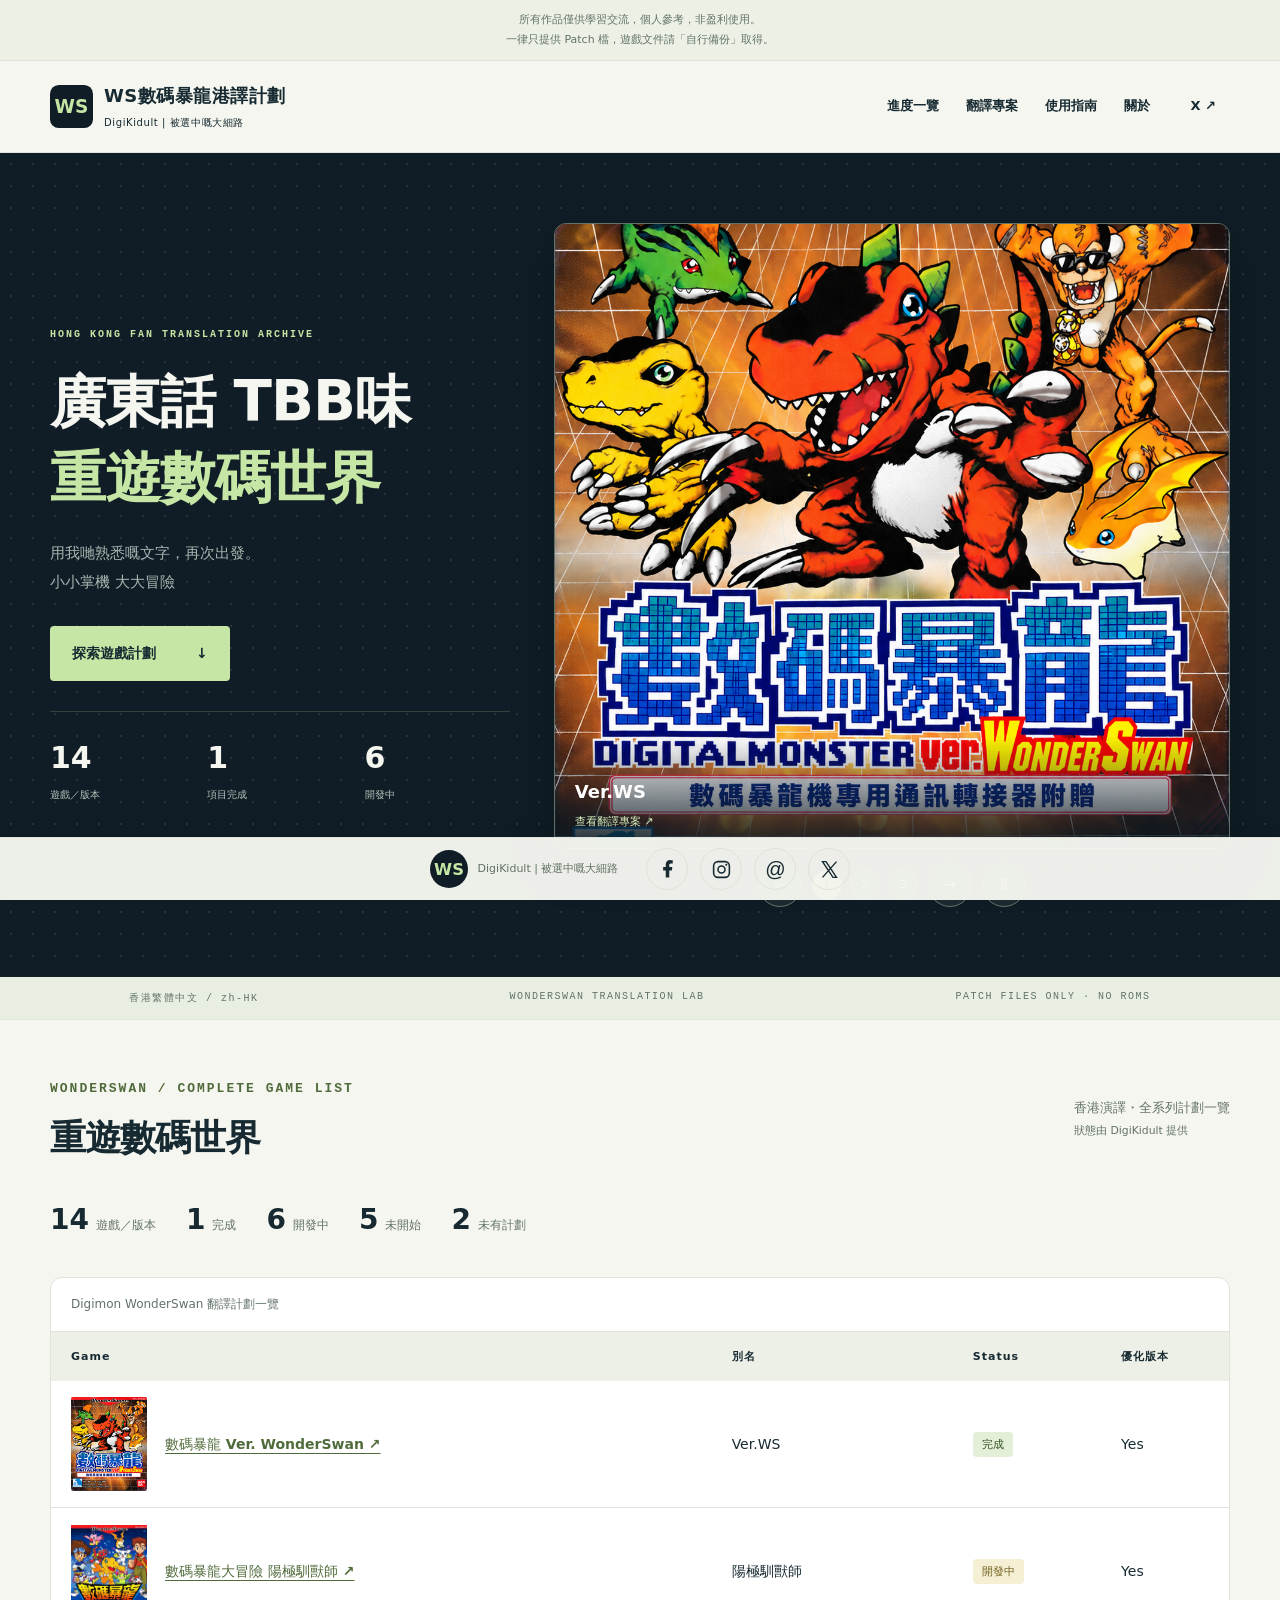
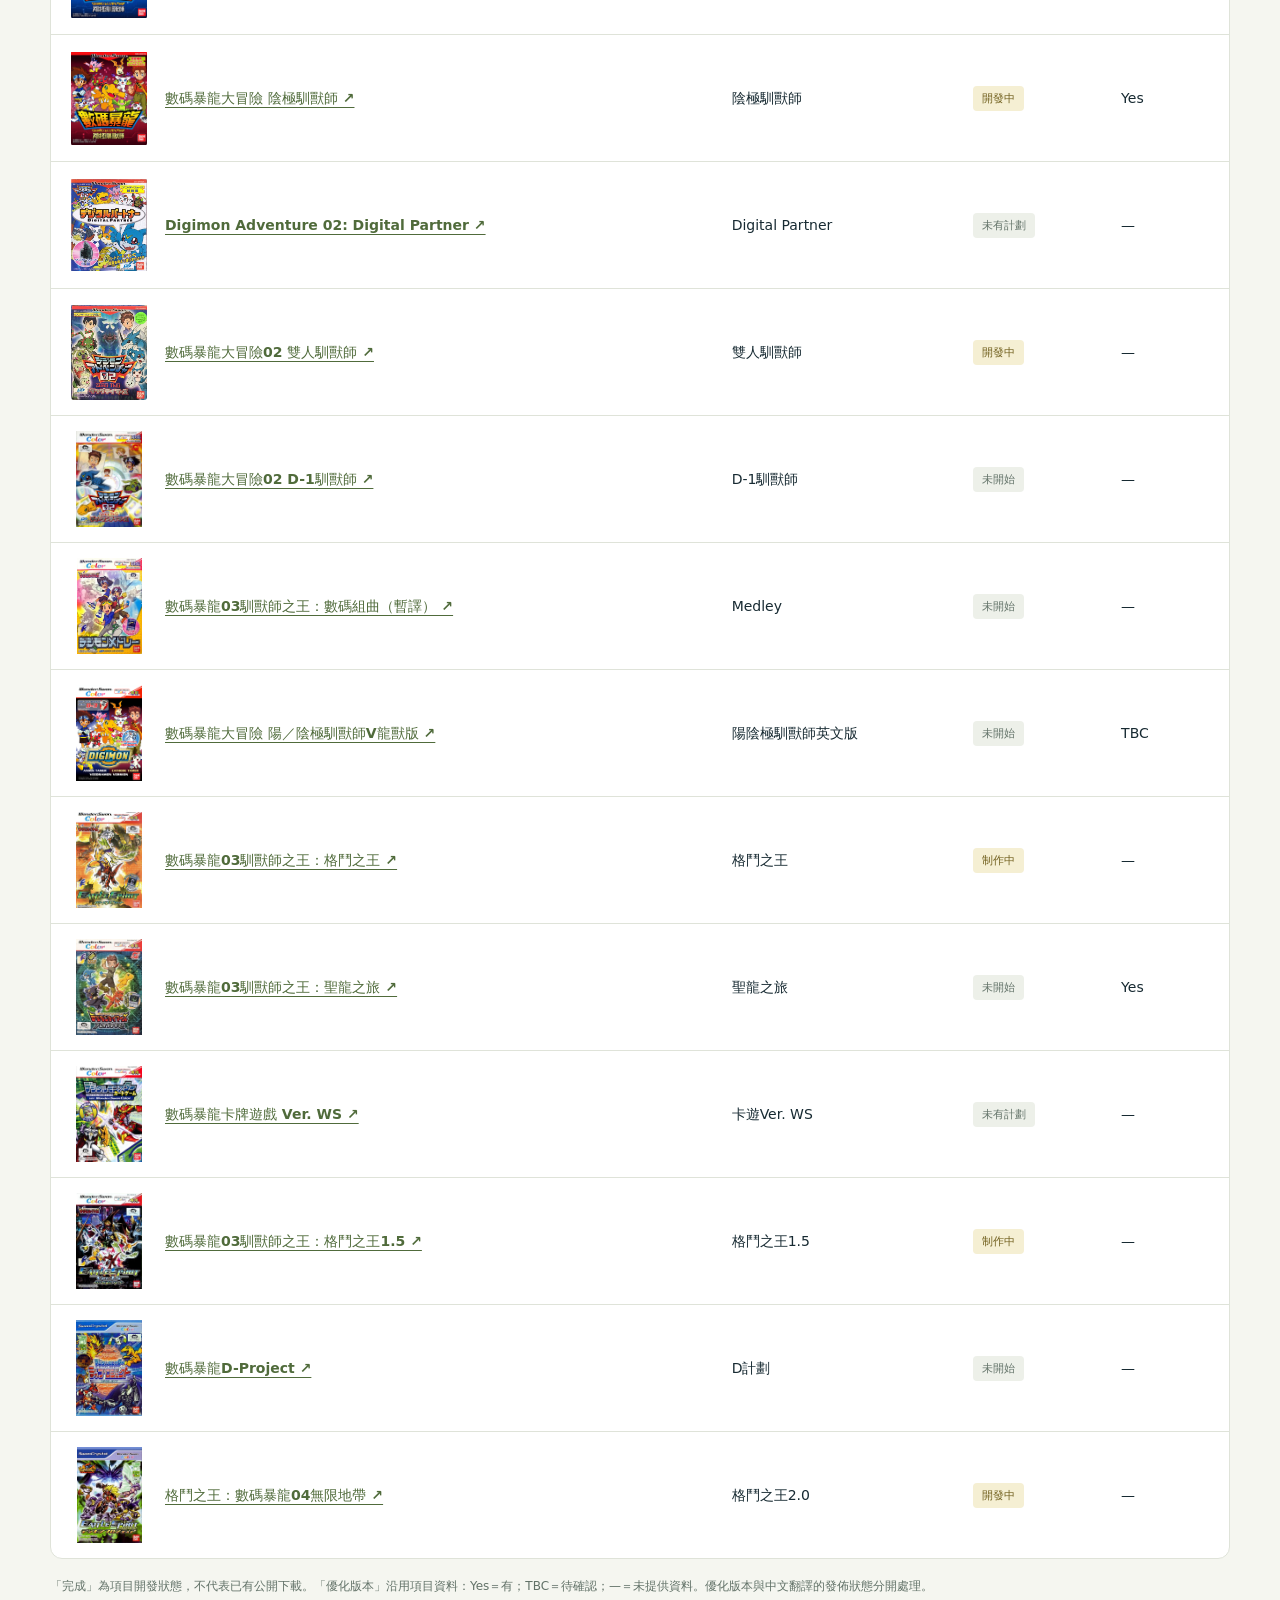
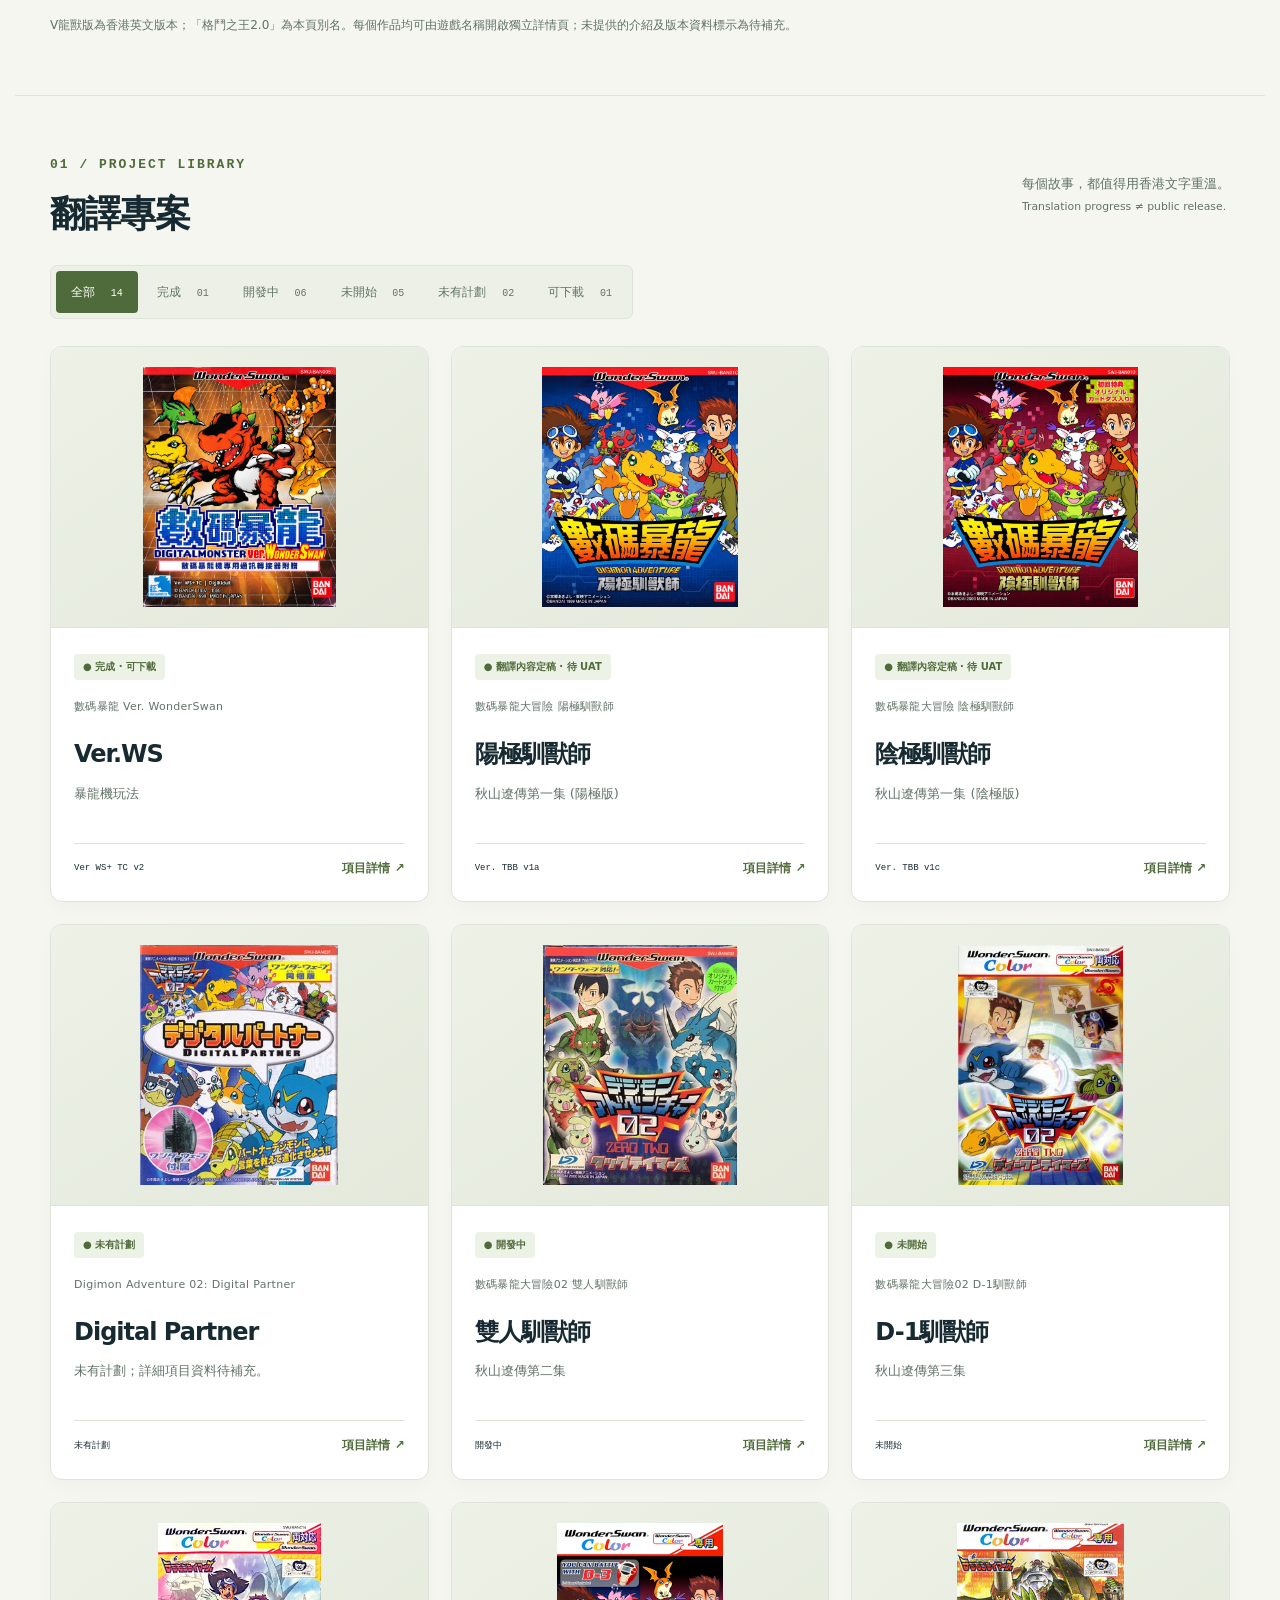
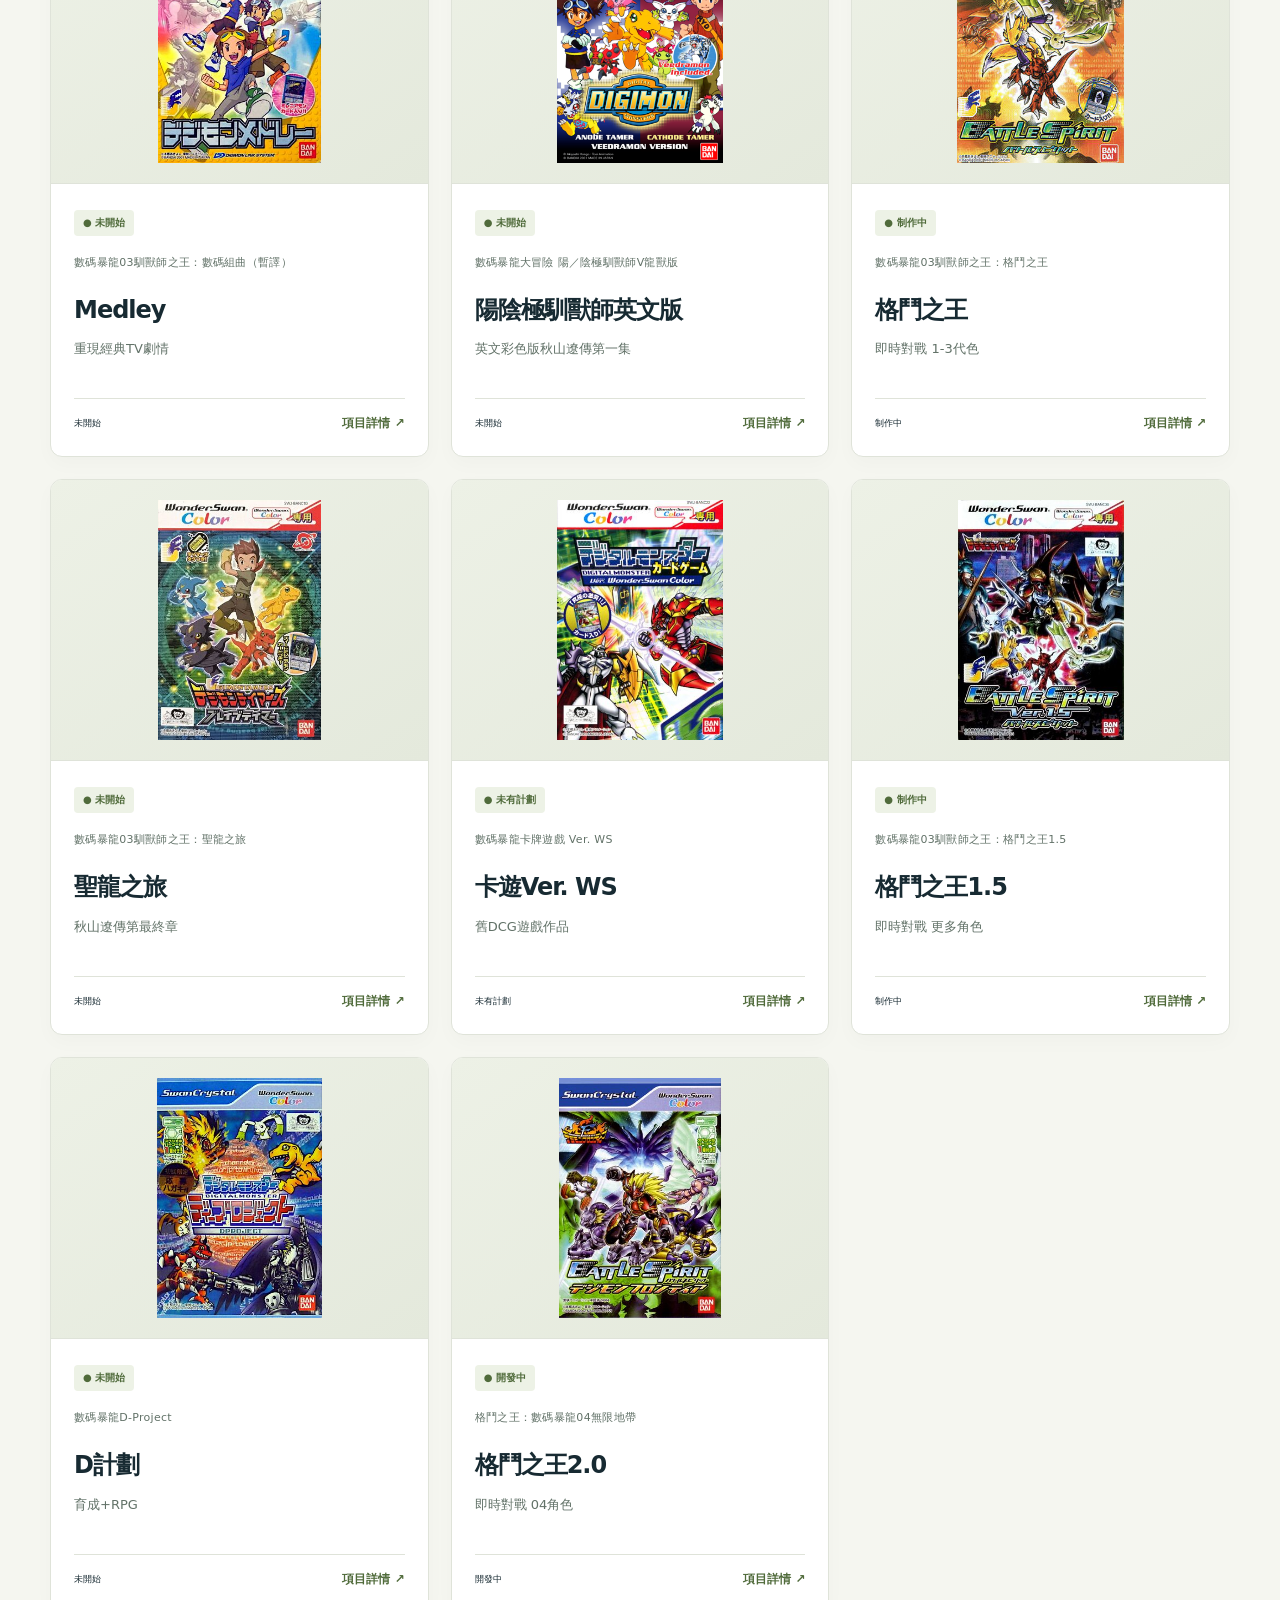
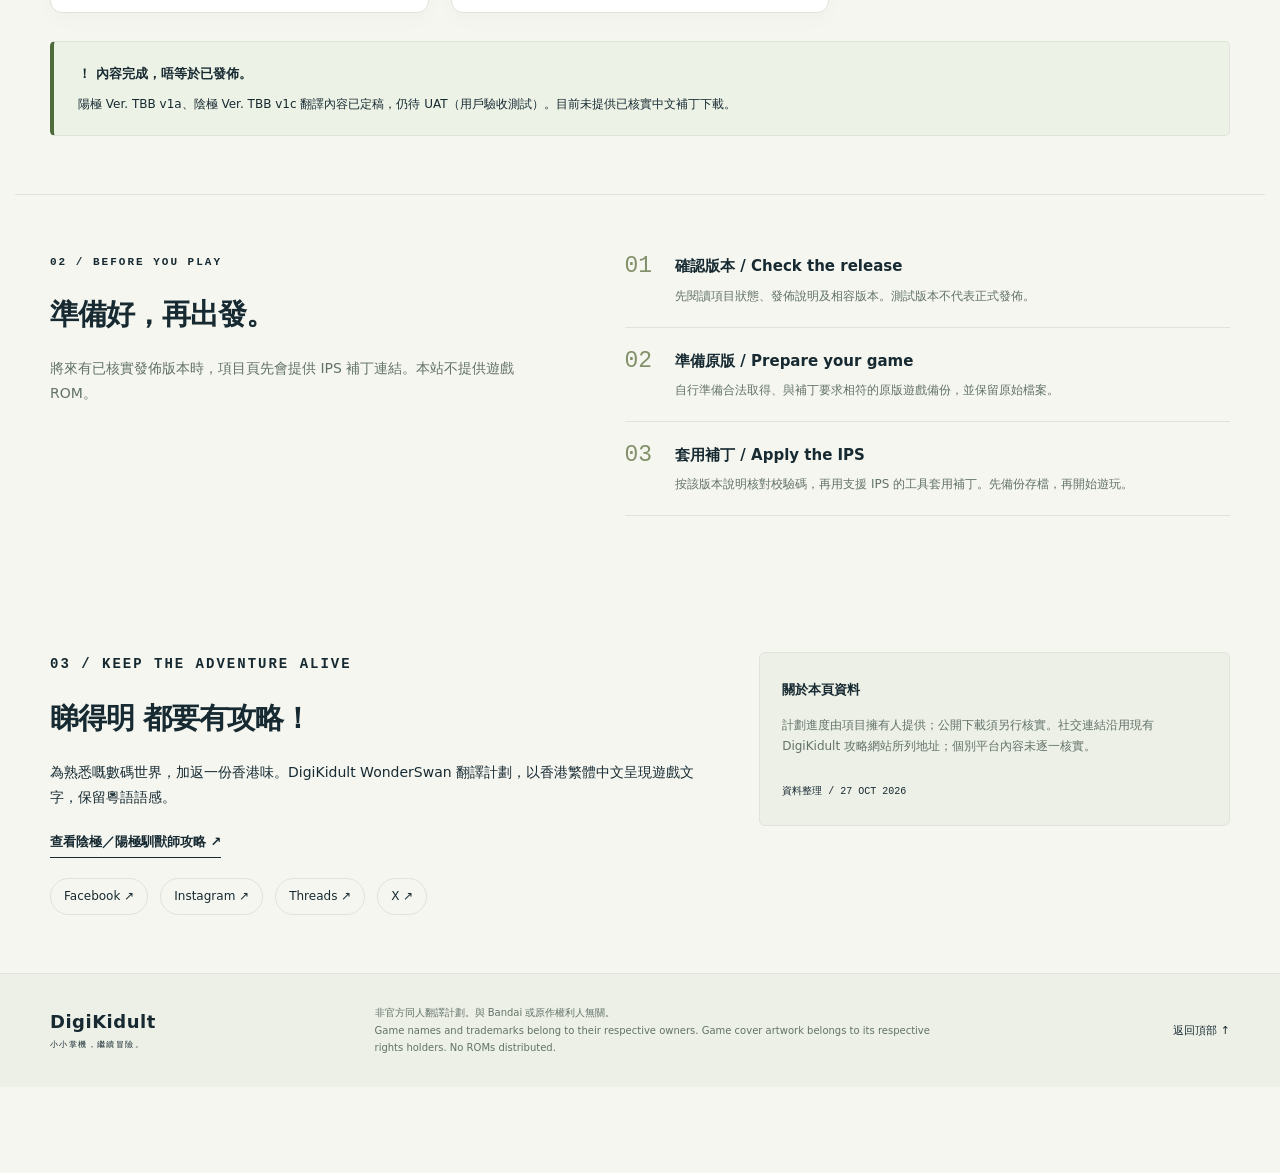
==== commit b0a8104a: "Add files via upload" ====
--- a/index.html
+++ b/index.html
@@ -1,14 +1,14 @@
 <!doctype html>
 <html lang="zh-HK">
-<head><meta charset="utf-8"><meta name="viewport" content="width=device-width, initial-scale=1"><meta name="theme-color" content="#d8e0c5"><meta name="description" content="DigiKidult WonderSwan 香港繁體中文翻譯計劃。查看翻譯進度、版本資訊及已核實發佈的補丁。"><title>DigiKidult — WonderSwan 香港中文化</title><link rel="icon" href="assets/mark.svg" type="image/svg+xml"><link rel="stylesheet" href="style.css"><link rel="stylesheet" href="reference.css"><link rel="stylesheet" href="polish.css"><script defer src="projects.js"></script><script defer src="app.js"></script></head>
+<head><meta charset="utf-8"><meta name="viewport" content="width=device-width, initial-scale=1"><meta name="theme-color" content="#d8e0c5"><meta name="description" content="DigiKidult WonderSwan 香港繁體中文翻譯計劃。查看翻譯進度、版本資訊及已核實發佈的補丁。"><title>DigiKidult — WonderSwan 香港中文化</title><link rel="icon" href="assets/mark.svg" type="image/svg+xml"><link rel="stylesheet" href="style.css"><link rel="stylesheet" href="reference.css"><link rel="stylesheet" href="polish.css"><link rel="stylesheet" href="carousel.css"><script defer src="carousel.js"></script><script defer src="projects.js"></script><script defer src="app.js"></script></head>
 <body><a class="skip" href="#main">跳至內容 / Skip to content</a>
 <aside class="site-reminder" aria-label="使用提醒"><p>所有作品僅供學習交流，個人參考，非盈利使用。<br>一律只提供 Patch 檔，遊戲文件請「自行備份」取得。</p></aside>
 <header><a class="brand" href="#home"><img src="assets/mark.svg" width="36" height="36" alt=""><span>WS數碼暴龍港譯計劃<small>DigiKidult | 被選中嘅大細路</small></span></a><nav aria-label="主選單"><a href="#catalog">進度一覽</a><a href="#projects">翻譯專案</a><a href="#guide">使用指南</a><a href="#about">關於</a><a class="social" href="https://x.com/DigiKidult" target="_blank" rel="noopener noreferrer">X ↗</a></nav></header>
-<main id="main"><div id="home-view"><section class="hero" id="home"><div><p class="eyebrow">HONG KONG FAN TRANSLATION ARCHIVE</p><h1>廣東話 TBB味<br><span>重遊數碼世界</span></h1><p class="intro">用我哋熟悉嘅文字，再次出發。<br>小小掌機 大大冒險</p><a class="button" href="#catalog">探索遊戲計劃 <span>↓</span></a><div class="hero-stats"><span><strong>14</strong>遊戲／版本</span><span><strong>2</strong>項目完成</span><span><strong>4</strong>開發中</span></div></div><div class="kv-frame"><img class="hero-art" src="assets/ver-ws-kv.png" width="1126" height="1397" alt="數碼暴龍 WonderSwan 中文版角色主視覺"></div></section>
+<main id="main"><div id="home-view"><section class="hero" id="home"><div><p class="eyebrow">HONG KONG FAN TRANSLATION ARCHIVE</p><h1>廣東話 TBB味<br><span>重遊數碼世界</span></h1><p class="intro">用我哋熟悉嘅文字，再次出發。<br>小小掌機 大大冒險</p><a class="button" href="#catalog">探索遊戲計劃 <span>↓</span></a><div class="hero-stats"><span><strong>14</strong>遊戲／版本</span><span><strong>1</strong>項目完成</span><span><strong>6</strong>開發中</span></div></div><div class="kv-carousel" role="region" aria-roledescription="輪播" aria-label="翻譯作品展示" tabindex="0"><div class="kv-frame"><a class="kv-slide" href="#project/ver-ws" ><img class="hero-art" src="assets/ver-ws-kv.png" alt="Ver.WS 香港中文版封面"><span class="kv-caption">Ver.WS <span>查看翻譯專案 ↗</span></span></a><a class="kv-slide" href="#project/anode-tamer" hidden><img class="hero-art" src="assets/covers/anode.jpg" alt="陽極馴獸師 香港中文版封面"><span class="kv-caption">陽極馴獸師 <span>查看翻譯專案 ↗</span></span></a><a class="kv-slide" href="#project/cathode-tamer" hidden><img class="hero-art" src="assets/covers/cathode.jpg" alt="陰極馴獸師 香港中文版封面"><span class="kv-caption">陰極馴獸師 <span>查看翻譯專案 ↗</span></span></a></div><div class="kv-controls"><button type="button" data-kv="prev" aria-label="上一張">←</button><div class="kv-dots" aria-label="選擇展示作品"><button type="button" data-slide="0" aria-label="Ver.WS" aria-pressed="true">1</button><button type="button" data-slide="1" aria-label="陽極馴獸師" aria-pressed="false">2</button><button type="button" data-slide="2" aria-label="陰極馴獸師" aria-pressed="false">3</button></div><button type="button" data-kv="next" aria-label="下一張">→</button><button type="button" data-kv="pause" aria-label="暫停自動輪播">Ⅱ</button></div></div></section>
 <div class="ticker"><span>香港繁體中文 / zh-HK</span><span>WONDERSWAN TRANSLATION LAB</span><span>PATCH FILES ONLY · NO ROMS</span></div>
 <!-- CATALOG START -->
 <section class="section catalog" id="catalog"><div class="section-heading"><div><p class="eyebrow">WONDERSWAN / COMPLETE GAME LIST</p><h2>重遊數碼世界</h2></div><p>香港演譯・全系列計劃一覽<br><small>狀態由 DigiKidult 提供</small></p></div>
-<div class="catalog-summary"><span><strong>14</strong>遊戲／版本</span><span><strong>2</strong>完成</span><span><strong>4</strong>開發中</span><span><strong>6</strong>未開始</span><span><strong>2</strong>未有計劃</span></div>
+<div class="catalog-summary"><span><strong>14</strong>遊戲／版本</span><span><strong>1</strong>完成</span><span><strong>6</strong>開發中</span><span><strong>5</strong>未開始</span><span><strong>2</strong>未有計劃</span></div>
 <div class="catalog-table" role="region" aria-label="完整遊戲計劃清單，可橫向捲動" tabindex="0"><table><caption>Digimon WonderSwan 翻譯計劃一覽</caption><thead><tr><th scope="col">Game</th><th scope="col">別名</th><th scope="col">Status</th><th scope="col">優化版本</th></tr></thead><tbody><tr><th scope="row"><div class="catalog-game"><a class="catalog-cover" href="assets/covers/ver-ws-tc.png" target="_blank" rel="noopener" aria-label="查看數碼暴龍 Ver. WonderSwan遊戲封面大圖"><img src="assets/covers/ver-ws-tc.png" alt="數碼暴龍 Ver. WonderSwan遊戲封面" width="76" height="96" loading="lazy"></a><span><a href="#project/ver-ws">數碼暴龍 Ver. WonderSwan ↗</a></span></div></th><td>Ver.WS</td><td><span class="catalog-status done">完成</span></td><td>Yes</td></tr>
 <tr><th scope="row"><div class="catalog-game"><a class="catalog-cover" href="assets/covers/anode.jpg" target="_blank" rel="noopener" aria-label="查看數碼暴龍大冒險 陽極馴獸師遊戲封面大圖"><img src="assets/covers/anode.jpg" alt="數碼暴龍大冒險 陽極馴獸師遊戲封面" width="76" height="96" loading="lazy"></a><span><a href="#project/anode-tamer">數碼暴龍大冒險 陽極馴獸師 ↗</a></span></div></th><td>陽極馴獸師</td><td><span class="catalog-status active">開發中</span></td><td>Yes</td></tr>
 <tr><th scope="row"><div class="catalog-game"><a class="catalog-cover" href="assets/covers/cathode.jpg" target="_blank" rel="noopener" aria-label="查看數碼暴龍大冒險 陰極馴獸師遊戲封面大圖"><img src="assets/covers/cathode.jpg" alt="數碼暴龍大冒險 陰極馴獸師遊戲封面" width="76" height="96" loading="lazy"></a><span><a href="#project/cathode-tamer">數碼暴龍大冒險 陰極馴獸師 ↗</a></span></div></th><td>陰極馴獸師</td><td><span class="catalog-status active">開發中</span></td><td>Yes</td></tr>
@@ -17,16 +17,16 @@
 <tr><th scope="row"><div class="catalog-game"><a class="catalog-cover" href="assets/covers/d1.jpg" target="_blank" rel="noopener" aria-label="查看數碼暴龍大冒險02 D-1馴獸師遊戲封面大圖"><img src="assets/covers/d1.jpg" alt="數碼暴龍大冒險02 D-1馴獸師遊戲封面" width="76" height="96" loading="lazy"></a><span><a href="#project/d1-tamers">數碼暴龍大冒險02 D-1馴獸師 ↗</a></span></div></th><td>D-1馴獸師</td><td><span class="catalog-status waiting">未開始</span></td><td>—</td></tr>
 <tr><th scope="row"><div class="catalog-game"><a class="catalog-cover" href="assets/covers/medley.jpg" target="_blank" rel="noopener" aria-label="查看數碼暴龍03馴獸師之王：數碼組曲（暫譯）遊戲封面大圖"><img src="assets/covers/medley.jpg" alt="數碼暴龍03馴獸師之王：數碼組曲（暫譯）遊戲封面" width="76" height="96" loading="lazy"></a><span><a href="#project/digimon-medley">數碼暴龍03馴獸師之王：數碼組曲（暫譯） ↗</a></span></div></th><td>Medley</td><td><span class="catalog-status waiting">未開始</span></td><td>—</td></tr>
 <tr><th scope="row"><div class="catalog-game"><a class="catalog-cover" href="assets/covers/veedramon.png" target="_blank" rel="noopener" aria-label="查看數碼暴龍大冒險 陽／陰極馴獸師V龍獸版遊戲封面大圖"><img src="assets/covers/veedramon.png" alt="數碼暴龍大冒險 陽／陰極馴獸師V龍獸版遊戲封面" width="76" height="96" loading="lazy"></a><span><a href="#project/veedramon-version">數碼暴龍大冒險 陽／陰極馴獸師V龍獸版 ↗</a></span></div></th><td>陽陰極馴獸師英文版</td><td><span class="catalog-status waiting">未開始</span></td><td>TBC</td></tr>
-<tr><th scope="row"><div class="catalog-game"><a class="catalog-cover" href="assets/covers/battle.jpg" target="_blank" rel="noopener" aria-label="查看數碼暴龍03馴獸師之王：格鬥之王遊戲封面大圖"><img src="assets/covers/battle.jpg" alt="數碼暴龍03馴獸師之王：格鬥之王遊戲封面" width="76" height="96" loading="lazy"></a><span><a href="#project/battle-spirit">數碼暴龍03馴獸師之王：格鬥之王 ↗</a></span></div></th><td>格鬥之王</td><td><span class="catalog-status waiting">未開始</span></td><td>—</td></tr>
+<tr><th scope="row"><div class="catalog-game"><a class="catalog-cover" href="assets/covers/battle.jpg" target="_blank" rel="noopener" aria-label="查看數碼暴龍03馴獸師之王：格鬥之王遊戲封面大圖"><img src="assets/covers/battle.jpg" alt="數碼暴龍03馴獸師之王：格鬥之王遊戲封面" width="76" height="96" loading="lazy"></a><span><a href="#project/battle-spirit">數碼暴龍03馴獸師之王：格鬥之王 ↗</a></span></div></th><td>格鬥之王</td><td><span class="catalog-status active">制作中</span></td><td>—</td></tr>
 <tr><th scope="row"><div class="catalog-game"><a class="catalog-cover" href="assets/covers/brave.jpg" target="_blank" rel="noopener" aria-label="查看數碼暴龍03馴獸師之王：聖龍之旅遊戲封面大圖"><img src="assets/covers/brave.jpg" alt="數碼暴龍03馴獸師之王：聖龍之旅遊戲封面" width="76" height="96" loading="lazy"></a><span><a href="#project/brave-tamer">數碼暴龍03馴獸師之王：聖龍之旅 ↗</a></span></div></th><td>聖龍之旅</td><td><span class="catalog-status waiting">未開始</span></td><td>Yes</td></tr>
 <tr><th scope="row"><div class="catalog-game"><a class="catalog-cover" href="assets/covers/card.jpg" target="_blank" rel="noopener" aria-label="查看數碼暴龍卡牌遊戲 Ver. WS遊戲封面大圖"><img src="assets/covers/card.jpg" alt="數碼暴龍卡牌遊戲 Ver. WS遊戲封面" width="76" height="96" loading="lazy"></a><span><a href="#project/card-game-wsc">數碼暴龍卡牌遊戲 Ver. WS ↗</a></span></div></th><td>卡遊Ver. WS</td><td><span class="catalog-status waiting">未有計劃</span></td><td>—</td></tr>
-<tr><th scope="row"><div class="catalog-game"><a class="catalog-cover" href="assets/covers/battle15.jpg" target="_blank" rel="noopener" aria-label="查看數碼暴龍03馴獸師之王：格鬥之王1.5遊戲封面大圖"><img src="assets/covers/battle15.jpg" alt="數碼暴龍03馴獸師之王：格鬥之王1.5遊戲封面" width="76" height="96" loading="lazy"></a><span><a href="#project/battle-spirit-15">數碼暴龍03馴獸師之王：格鬥之王1.5 ↗</a></span></div></th><td>格鬥之王1.5</td><td><span class="catalog-status done">完成</span></td><td>—</td></tr>
+<tr><th scope="row"><div class="catalog-game"><a class="catalog-cover" href="assets/covers/battle15.jpg" target="_blank" rel="noopener" aria-label="查看數碼暴龍03馴獸師之王：格鬥之王1.5遊戲封面大圖"><img src="assets/covers/battle15.jpg" alt="數碼暴龍03馴獸師之王：格鬥之王1.5遊戲封面" width="76" height="96" loading="lazy"></a><span><a href="#project/battle-spirit-15">數碼暴龍03馴獸師之王：格鬥之王1.5 ↗</a></span></div></th><td>格鬥之王1.5</td><td><span class="catalog-status active">制作中</span></td><td>—</td></tr>
 <tr><th scope="row"><div class="catalog-game"><a class="catalog-cover" href="assets/covers/dproject.jpg" target="_blank" rel="noopener" aria-label="查看數碼暴龍D-Project遊戲封面大圖"><img src="assets/covers/dproject.jpg" alt="數碼暴龍D-Project遊戲封面" width="76" height="96" loading="lazy"></a><span><a href="#project/d-project">數碼暴龍D-Project ↗</a></span></div></th><td>D計劃</td><td><span class="catalog-status waiting">未開始</span></td><td>—</td></tr>
 <tr><th scope="row"><div class="catalog-game"><a class="catalog-cover" href="assets/covers/frontier.jpg" target="_blank" rel="noopener" aria-label="查看格鬥之王：數碼暴龍04無限地帶遊戲封面大圖"><img src="assets/covers/frontier.jpg" alt="格鬥之王：數碼暴龍04無限地帶遊戲封面" width="76" height="96" loading="lazy"></a><span><a href="#project/battle-spirit-frontier">格鬥之王：數碼暴龍04無限地帶 ↗</a></span></div></th><td>格鬥之王2.0</td><td><span class="catalog-status active">開發中</span></td><td>—</td></tr></tbody></table></div>
 <p class="catalog-key">「完成」為項目開發狀態，不代表已有公開下載。「優化版本」沿用項目資料：Yes＝有；TBC＝待確認；—＝未提供資料。優化版本與中文翻譯的發佈狀態分開處理。</p>
 <p class="catalog-key">V龍獸版為香港英文版本；「格鬥之王2.0」為本頁別名。每個作品均可由遊戲名稱開啟獨立詳情頁；未提供的介紹及版本資料標示為待補充。</p></section>
 <!-- CATALOG END -->
-<section id="projects" class="section"><div class="section-heading"><div><p class="eyebrow">01 / PROJECT LIBRARY</p><h2>翻譯專案<span>詳細進度</span></h2></div><p>每個故事，都值得用香港文字重溫。<br><small>Translation progress ≠ public release.</small></p></div><div class="filters" role="group" aria-label="篩選計劃"><button aria-pressed="true" data-filter="all">全部 <span>14</span></button><button aria-pressed="false" data-filter="completed">完成 <span>02</span></button><button aria-pressed="false" data-filter="progress">開發中 <span>04</span></button><button aria-pressed="false" data-filter="not-started">未開始 <span>06</span></button><button aria-pressed="false" data-filter="no-plans">未有計劃 <span>02</span></button><button aria-pressed="false" data-filter="released">可下載 <span>01</span></button></div><div id="project-grid" class="grid"></div><p id="empty" class="empty" hidden>暫時未有已核實發佈嘅中文補丁。<br><small>No verified Cantonese translation releases yet.</small></p><div class="notice"><strong>！ 內容完成，唔等於已發佈。</strong><p>陽極 Ver. TBB v1a、陰極 Ver. TBB v1c 翻譯內容已定稿，仍待 UAT（用戶驗收測試）。目前未提供已核實中文補丁下載。</p></div></section>
+<section id="projects" class="section"><div class="section-heading"><div><p class="eyebrow">01 / PROJECT LIBRARY</p><h2>翻譯專案<span>詳細進度</span></h2></div><p>每個故事，都值得用香港文字重溫。<br><small>Translation progress ≠ public release.</small></p></div><div class="filters" role="group" aria-label="篩選計劃"><button aria-pressed="true" data-filter="all">全部 <span>14</span></button><button aria-pressed="false" data-filter="completed">完成 <span>01</span></button><button aria-pressed="false" data-filter="progress">開發中 <span>06</span></button><button aria-pressed="false" data-filter="not-started">未開始 <span>05</span></button><button aria-pressed="false" data-filter="no-plans">未有計劃 <span>02</span></button><button aria-pressed="false" data-filter="released">可下載 <span>01</span></button></div><div id="project-grid" class="grid"></div><p id="empty" class="empty" hidden>暫時未有已核實發佈嘅中文補丁。<br><small>No verified Cantonese translation releases yet.</small></p><div class="notice"><strong>！ 內容完成，唔等於已發佈。</strong><p>陽極 Ver. TBB v1a、陰極 Ver. TBB v1c 翻譯內容已定稿，仍待 UAT（用戶驗收測試）。目前未提供已核實中文補丁下載。</p></div></section>
 <section class="section guide" id="guide"><div><p class="eyebrow">02 / BEFORE YOU PLAY</p><h2>準備好，再出發。</h2><p>將來有已核實發佈版本時，項目頁先會提供 IPS 補丁連結。本站不提供遊戲 ROM。</p></div><ol><li><span>01</span><div><h3>確認版本 / Check the release</h3><p>先閱讀項目狀態、發佈說明及相容版本。測試版本不代表正式發佈。</p></div></li><li><span>02</span><div><h3>準備原版 / Prepare your game</h3><p>自行準備合法取得、與補丁要求相符的原版遊戲備份，並保留原始檔案。</p></div></li><li><span>03</span><div><h3>套用補丁 / Apply the IPS</h3><p>按該版本說明核對校驗碼，再用支援 IPS 的工具套用補丁。先備份存檔，再開始遊玩。</p></div></li></ol></section>
 
 <section class="section about" id="about"><div><p class="eyebrow">03 / KEEP THE ADVENTURE ALIVE</p><h2>睇得明 都要有攻略！</h2><p>為熟悉嘅數碼世界，加返一份香港味。DigiKidult WonderSwan 翻譯計劃，以香港繁體中文呈現遊戲文字，保留粵語語感。</p><a class="text-link" href="https://digikidult.github.io/WS_Anode_Cathode/" target="_blank" rel="noopener noreferrer">查看陰極／陽極馴獸師攻略 ↗</a><div class="social-links" aria-label="DigiKidult 社交平台"><a href="https://www.facebook.com/digikidult" target="_blank" rel="noopener noreferrer">Facebook ↗</a><a href="https://www.instagram.com/digikidult/" target="_blank" rel="noopener noreferrer">Instagram ↗</a><a href="https://www.threads.net/@digikidult" target="_blank" rel="noopener noreferrer">Threads ↗</a><a href="https://x.com/digikidult" target="_blank" rel="noopener noreferrer">X ↗</a></div></div><div class="about-note"><strong>關於本頁資料</strong><p>計劃進度由項目擁有人提供；公開下載須另行核實。社交連結沿用現有 DigiKidult 攻略網站所列地址；個別平台內容未逐一核實。</p><small>資料整理 / 27 OCT 2026</small></div></section></div><section id="detail-view" class="section" hidden tabindex="-1"></section><noscript><p class="notice">請啟用 JavaScript 查看項目詳情。三項翻譯均未發佈：Anode Tamer Ver. TBB v1a 及 Cathode Tamer Ver. TBB v1c 待 UAT；Tag Tamers 翻譯中。沒有已核實中文補丁下載。</p></noscript></main>
--- a/carousel.css
+++ b/carousel.css
@@ -0,0 +1 @@
+.hero{grid-template-columns:minmax(0,.85fr) minmax(0,1.25fr);gap:44px}.kv-carousel{min-width:0;width:100%;align-self:center}.kv-carousel .kv-frame{position:relative;aspect-ratio:1.08;max-width:none}.kv-slide{position:absolute;inset:0;display:block}.kv-slide[hidden]{display:none}.kv-carousel .hero-art{object-position:50% 57%;height:100%;width:100%;transition:transform .35s}.kv-slide:hover .hero-art{transform:scale(1.025)}.kv-caption{position:absolute;bottom:0;left:0;right:0;padding:40px 20px 17px;background:linear-gradient(transparent,#0d1a23ed);color:white;font-size:18px;font-weight:700}.kv-caption span{display:block;font-size:11px;font-weight:400;margin-top:4px;color:#d5eebc}.kv-controls{display:flex;align-items:center;justify-content:center;gap:10px;margin-top:14px}.kv-controls button{border:1px solid #63756b;border-radius:50%;background:#1c2c32;color:#eaf2e4;min-width:44px;height:44px;cursor:pointer;font:inherit}.kv-controls button:hover,.kv-controls button[aria-pressed=true]{background:#c7e6a7;color:#12222a}.kv-controls button:focus-visible,.kv-carousel:focus-visible{outline:3px solid #c7e6a7;outline-offset:4px}.kv-dots{display:flex;gap:8px}.kv-dots button{min-width:30px;width:30px;height:30px;font-size:11px}.kv-carousel{touch-action:pan-y}@media(max-width:800px){.hero{grid-template-columns:1fr}.kv-carousel{max-width:660px;justify-self:center}}@media(max-width:680px){.hero{padding-left:18px;padding-right:18px}.kv-carousel .kv-frame{aspect-ratio:1.05}.kv-caption{font-size:16px;padding:35px 15px 14px}.kv-controls{gap:12px}}@media(prefers-reduced-motion:reduce){.kv-carousel .hero-art{transition:none}}
